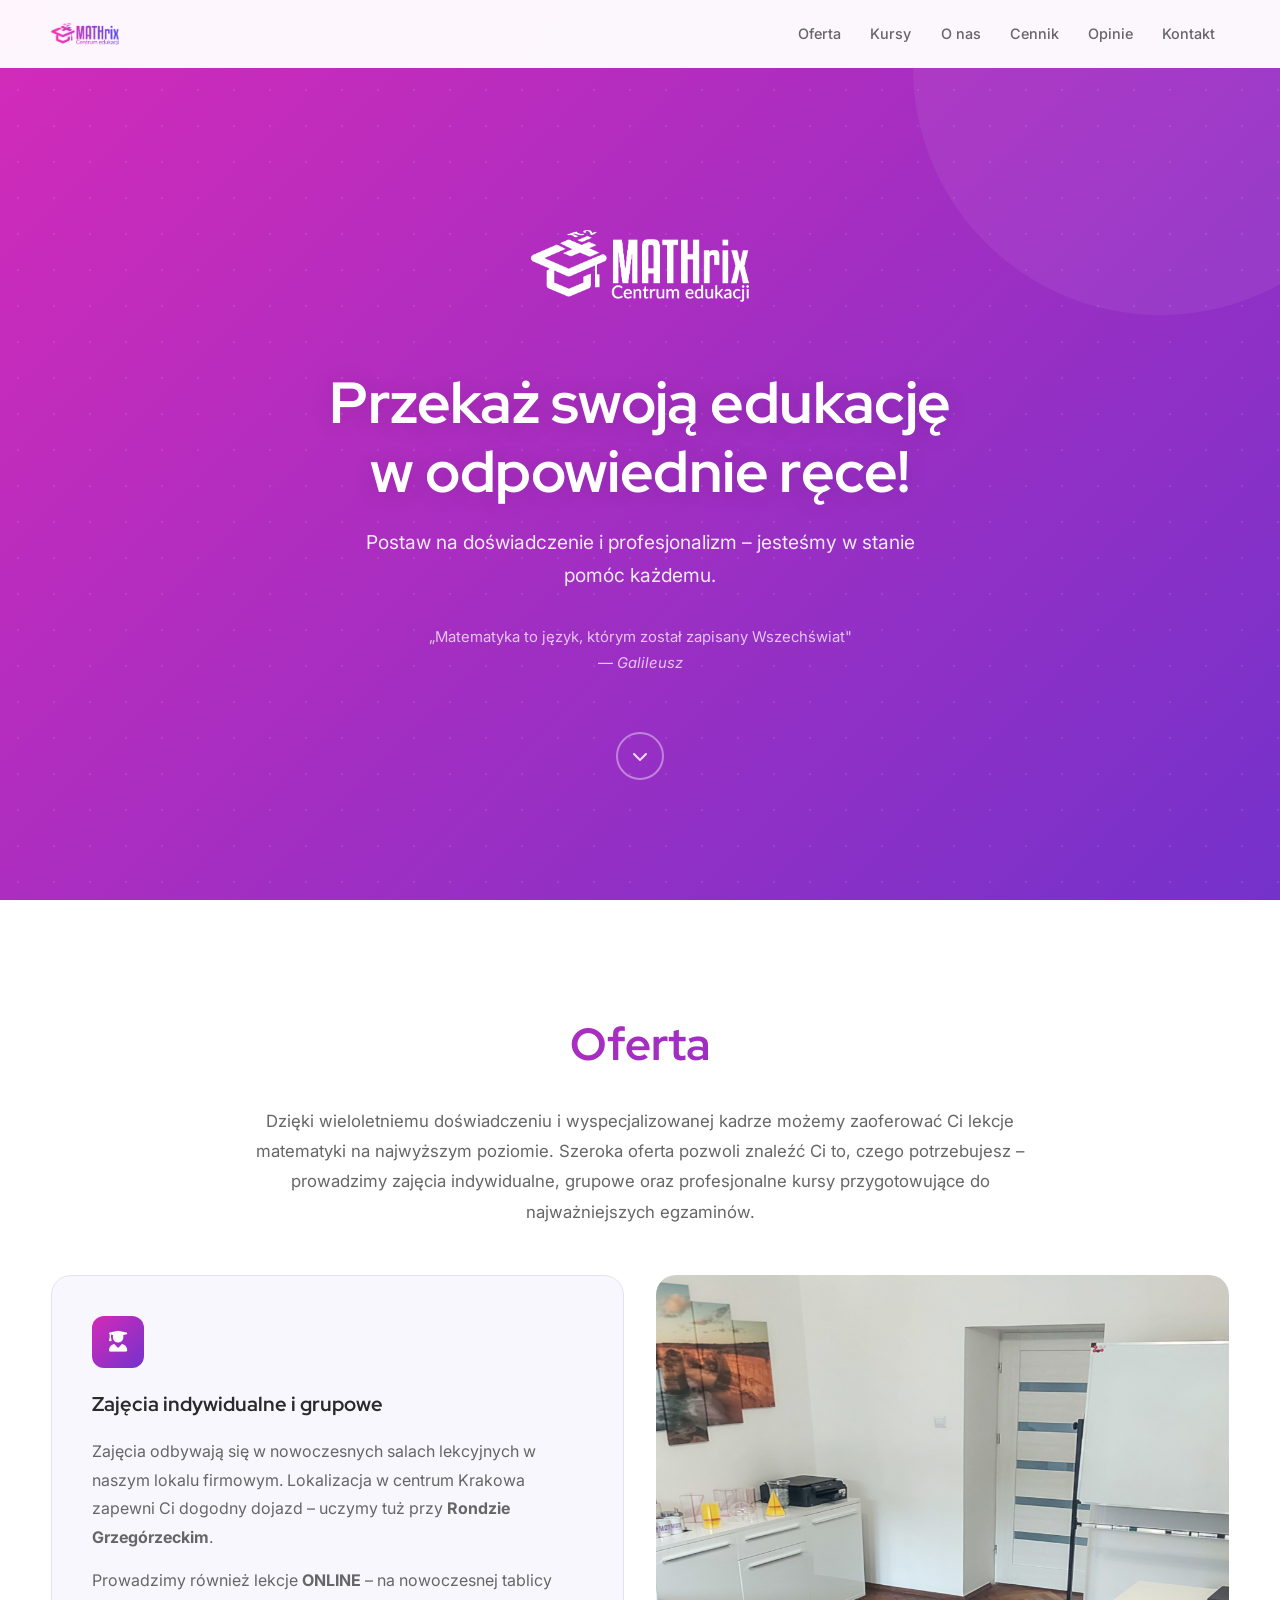
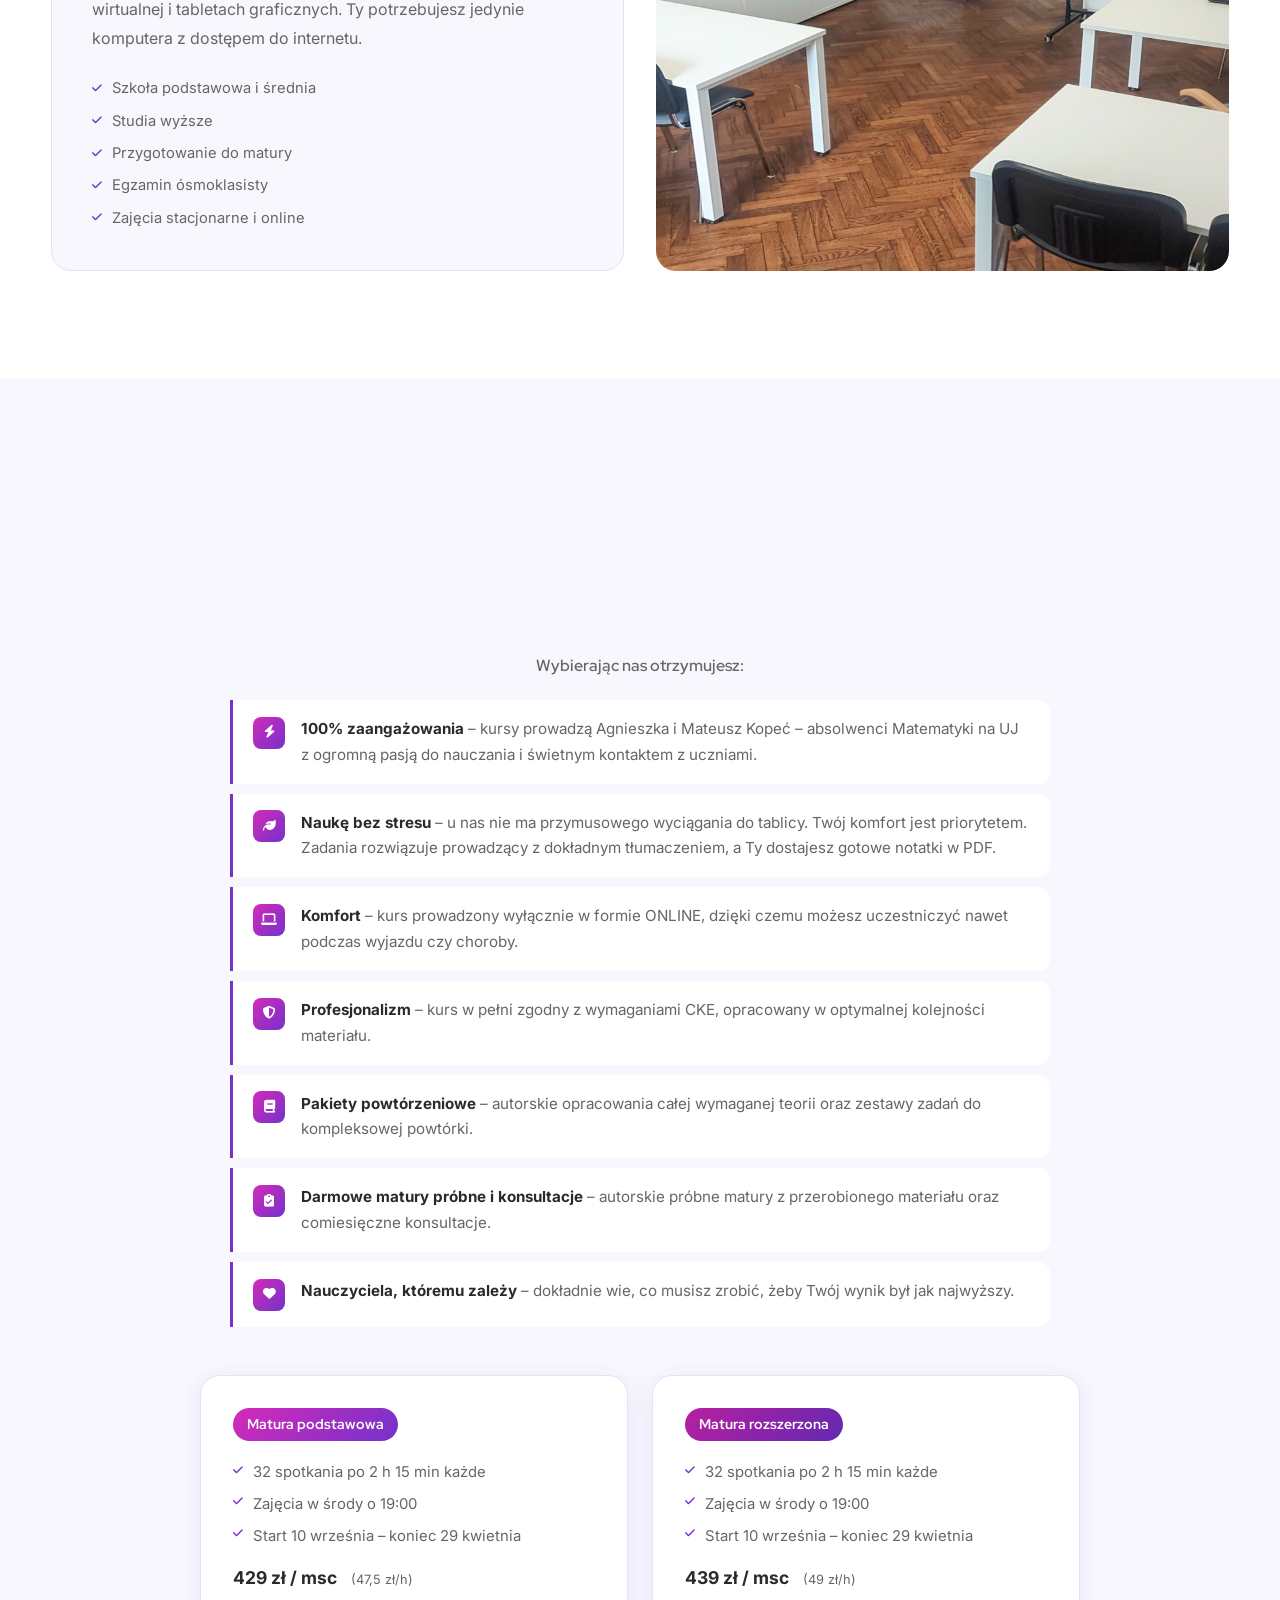
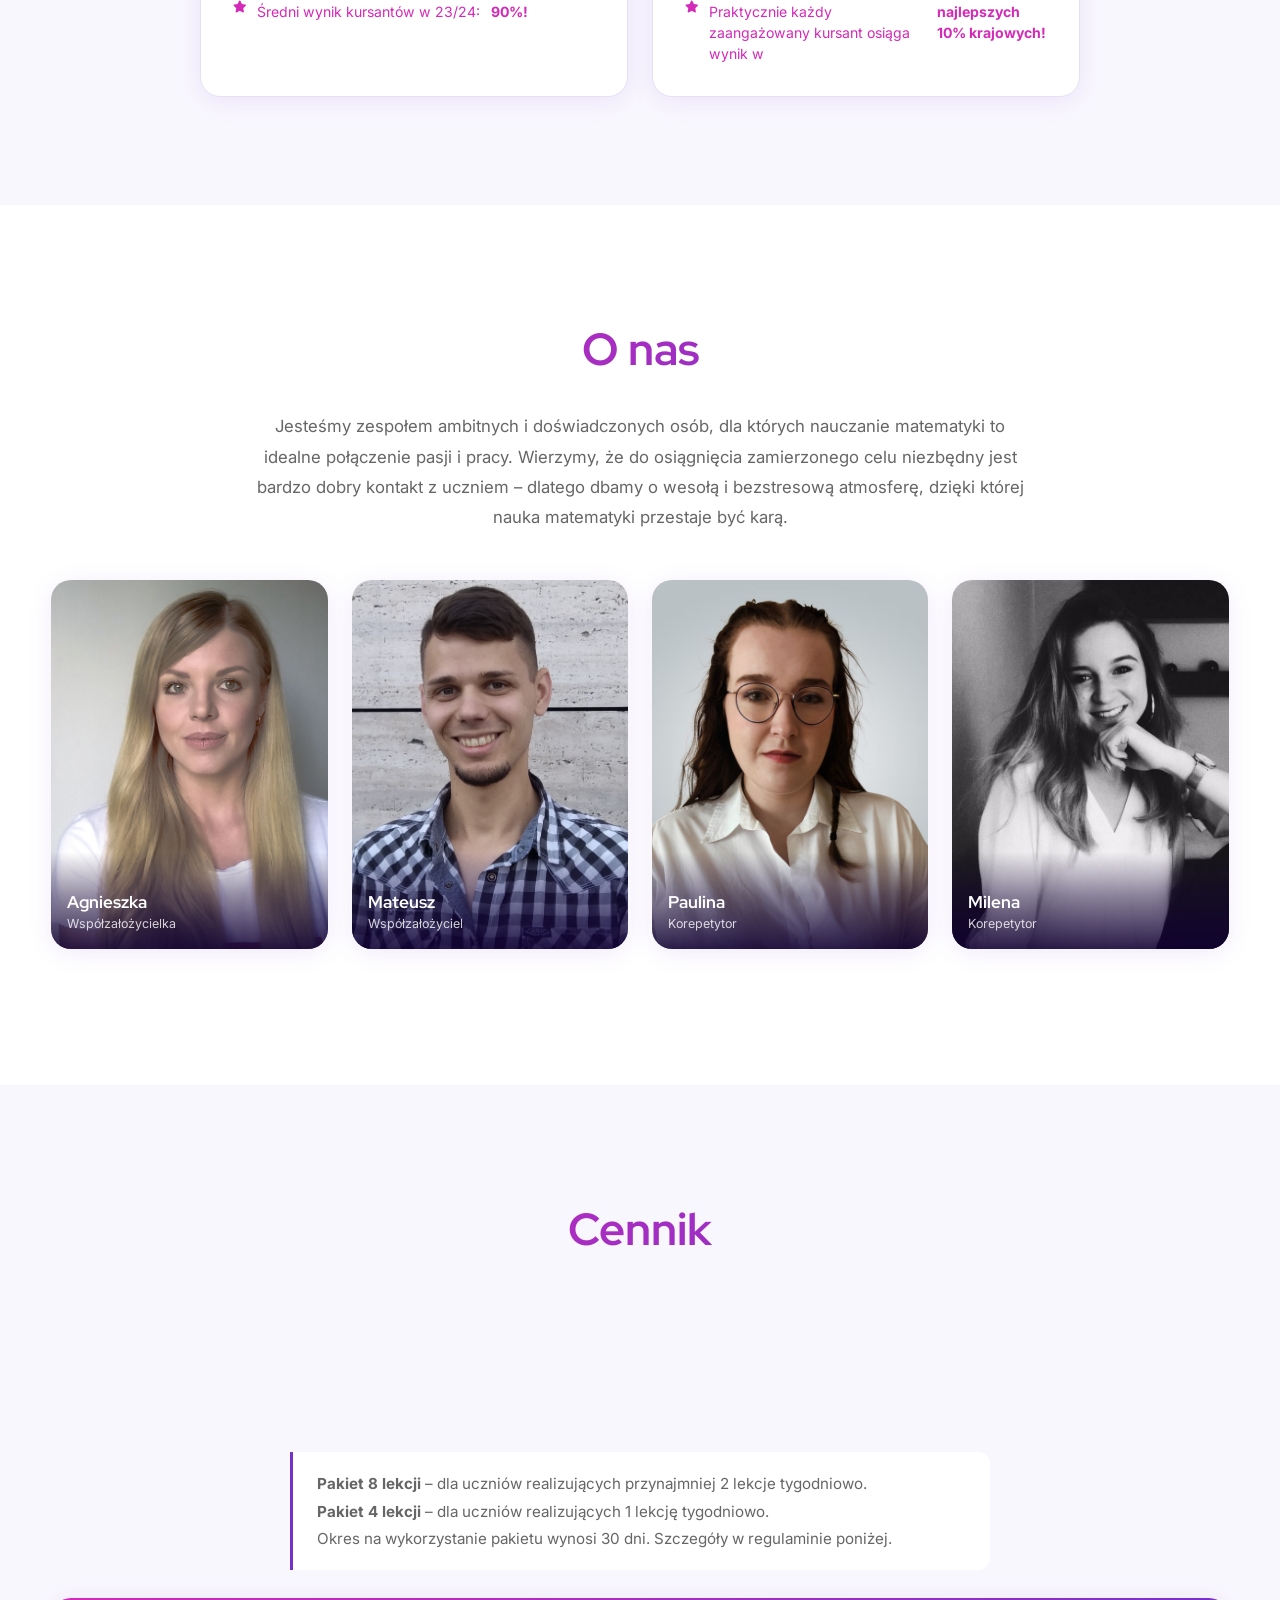
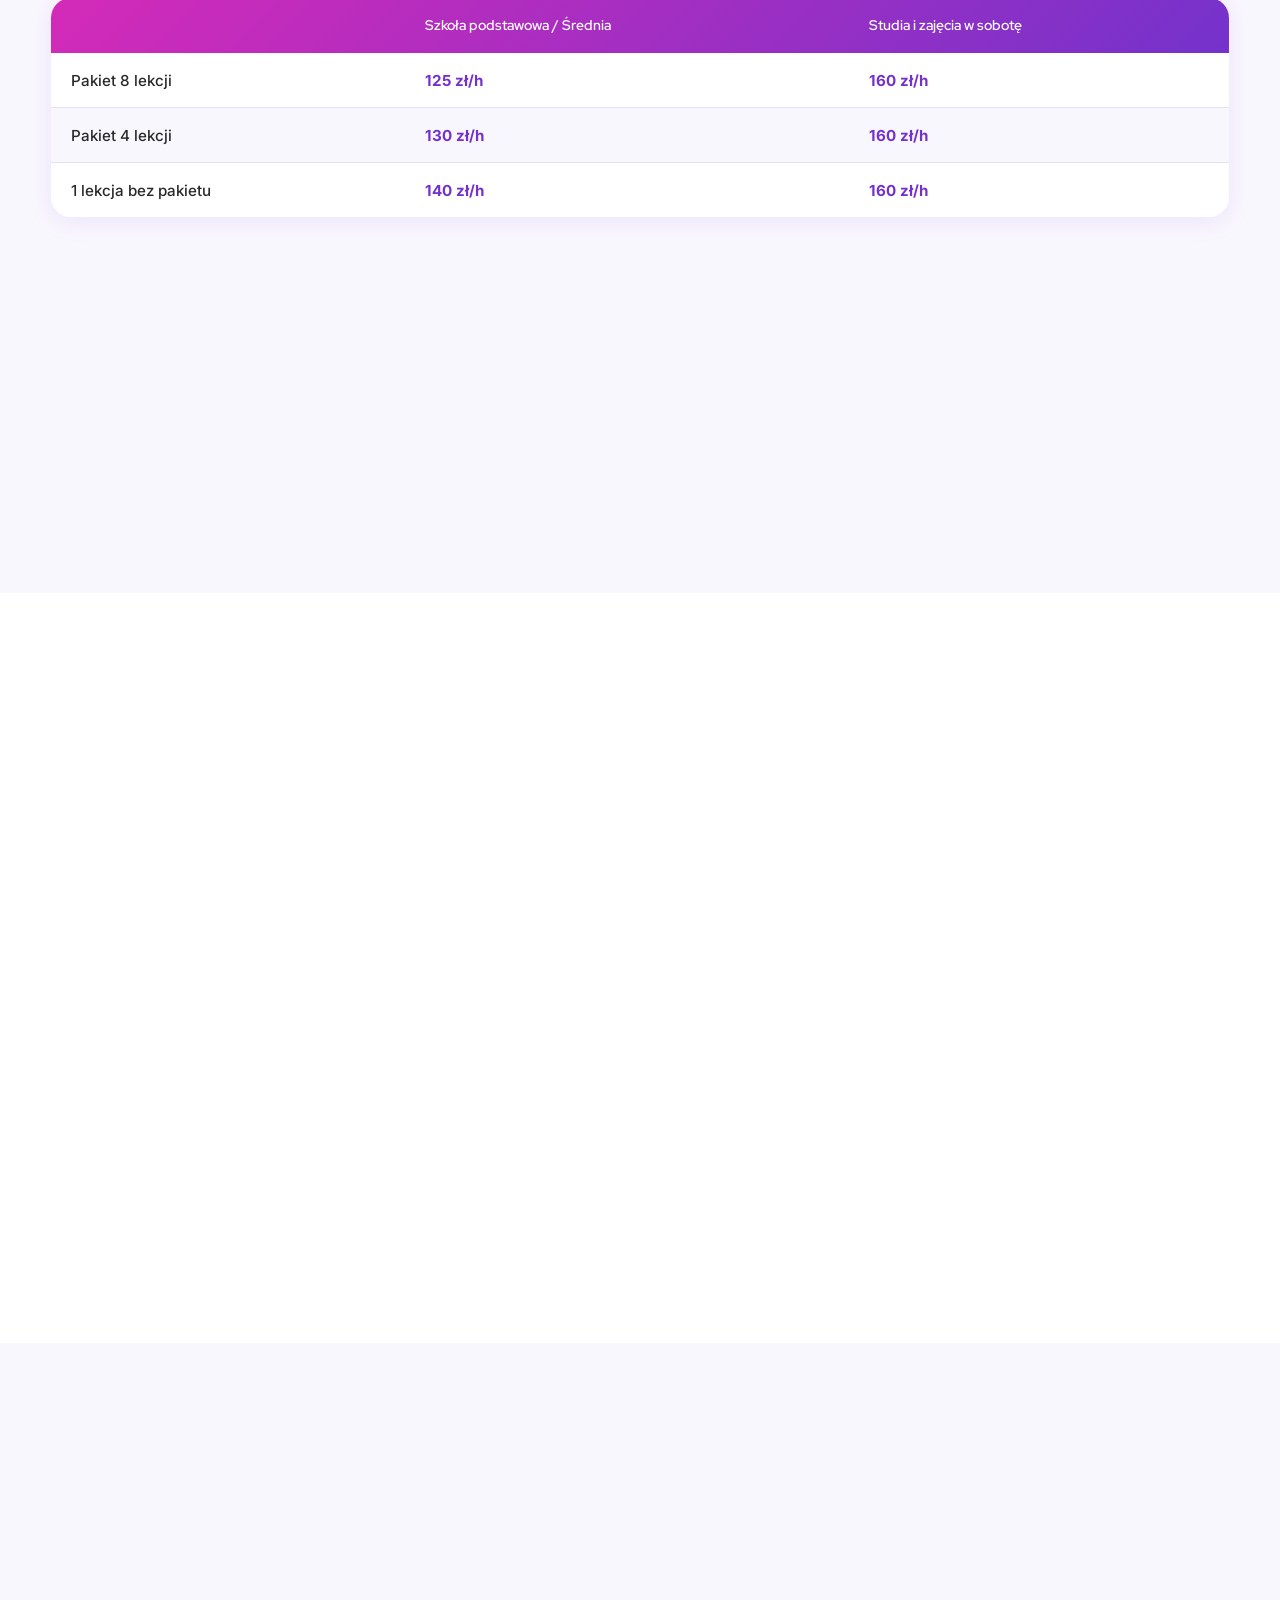
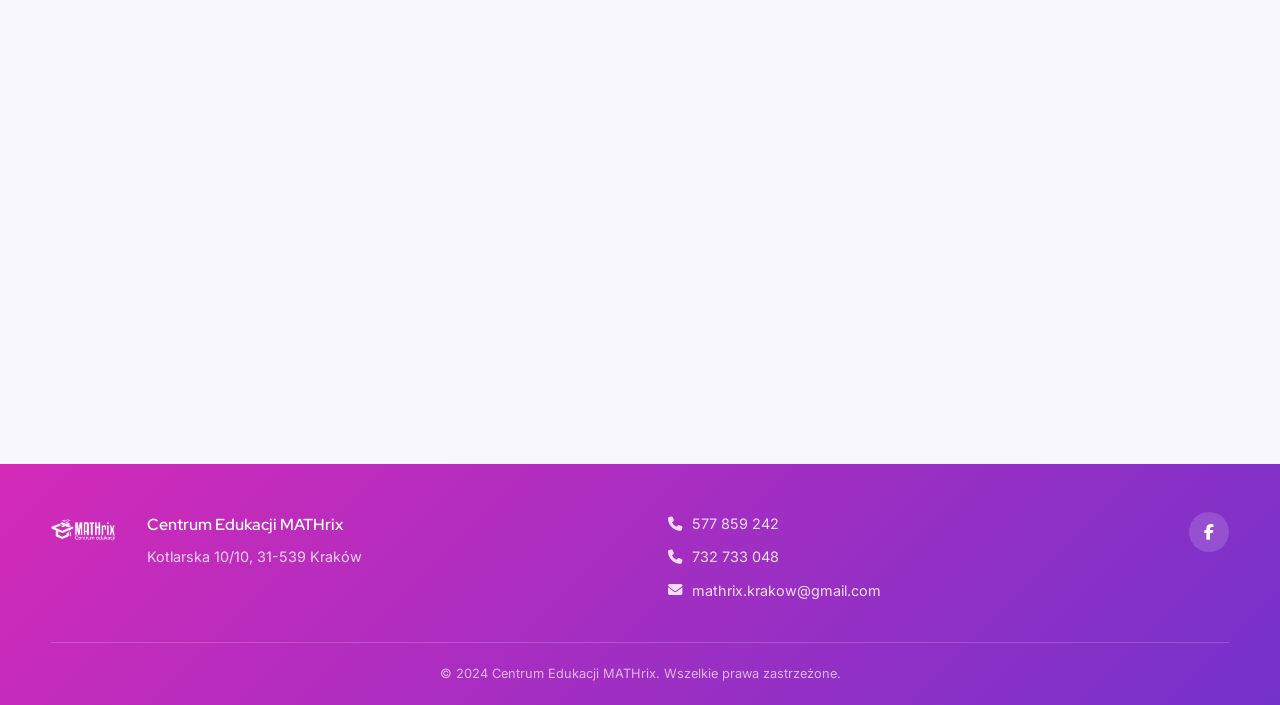
==== index.html @ 9c50d8a4 "Initial commit – przebudowa strony MATHrix Kompletna przebudowa od zera: semantyczny HTML5, CSS z cu" ====
<!DOCTYPE html>
<html lang="pl">
<head>
  <meta charset="UTF-8">
  <meta name="viewport" content="width=device-width, initial-scale=1.0">
  <title>MATHrix – Centrum Edukacji Matematycznej w Krakowie</title>
  <meta name="description" content="Centrum Edukacji MATHrix w Krakowie – korepetycje z matematyki indywidualne i grupowe, kursy maturalne. Doświadczona kadra, świetna atmosfera, indywidualne podejście.">
  <link rel="icon" type="image/png" href="assets/images/logo.png">

  <link rel="preconnect" href="https://fonts.googleapis.com">
  <link rel="preconnect" href="https://fonts.gstatic.com" crossorigin>
  <link href="https://fonts.googleapis.com/css2?family=Inter:wght@400;500;600&family=Red+Hat+Display:ital,wght@0,400;0,500;0,700;1,400&display=swap" rel="stylesheet">
  <link rel="stylesheet" href="https://cdnjs.cloudflare.com/ajax/libs/font-awesome/6.4.2/css/all.min.css">
  <link rel="stylesheet" href="assets/css/style.css">

  <!-- Google Analytics -->
  <script async src="https://www.googletagmanager.com/gtag/js?id=G-Z6208XL6E9"></script>
  <script>
    window.dataLayer = window.dataLayer || [];
    function gtag(){dataLayer.push(arguments);}
    gtag('js', new Date());
    gtag('config', 'G-Z6208XL6E9');
  </script>
</head>
<body>

  <!-- ═══ HEADER ═══════════════════════════════════════════════════════════ -->
  <header class="header" id="header">
    <div class="container header__inner">
      <a href="#hero" class="header__logo">
        <img src="assets/images/logo.png" alt="MATHrix" height="38">
      </a>
      <nav class="nav" id="nav" aria-label="Menu główne">
        <ul class="nav__list">
          <li><a href="#oferta"  class="nav__link">Oferta</a></li>
          <li><a href="#kursy"   class="nav__link">Kursy</a></li>
          <li><a href="#zespol"  class="nav__link">O nas</a></li>
          <li><a href="#cennik"  class="nav__link">Cennik</a></li>
          <li><a href="#opinie"  class="nav__link">Opinie</a></li>
          <li><a href="#kontakt" class="nav__link">Kontakt</a></li>
        </ul>
      </nav>
      <button class="nav-toggle" id="navToggle"
              aria-label="Otwórz menu" aria-expanded="false" aria-controls="nav">
        <span></span><span></span><span></span>
      </button>
    </div>
  </header>

  <main>

    <!-- ═══ HERO ══════════════════════════════════════════════════════════ -->
    <section class="hero" id="hero">
      <div class="container hero__inner">
        <img src="assets/images/logo-white.png" alt="MATHrix" class="hero__logo">
        <h1 class="hero__title">Przekaż swoją edukację<br>w odpowiednie ręce!</h1>
        <p class="hero__subtitle">Postaw na doświadczenie i profesjonalizm – jesteśmy w stanie pomóc każdemu.</p>
        <p class="hero__quote">„Matematyka to język, którym został zapisany Wszechświat"<br><em>— Galileusz</em></p>
        <a href="#oferta" class="hero__arrow" aria-label="Przejdź do oferty">
          <i class="fa-solid fa-chevron-down" aria-hidden="true"></i>
        </a>
      </div>
    </section>

    <!-- ═══ OFERTA ════════════════════════════════════════════════════════ -->
    <section class="section oferta" id="oferta">
      <div class="container">
        <h2 class="section__title reveal">Oferta</h2>
        <p class="section__lead reveal">
          Dzięki wieloletniemu doświadczeniu i wyspecjalizowanej kadrze możemy zaoferować Ci lekcje
          matematyki na najwyższym poziomie. Szeroka oferta pozwoli znaleźć Ci to, czego potrzebujesz
          – prowadzimy zajęcia indywidualne, grupowe oraz profesjonalne kursy przygotowujące do
          najważniejszych egzaminów.
        </p>
        <div class="oferta__grid reveal">
          <div class="oferta__card">
            <div class="oferta__icon" aria-hidden="true">
              <i class="fa-solid fa-user-graduate"></i>
            </div>
            <h3 class="oferta__card-title">Zajęcia indywidualne i grupowe</h3>
            <p class="oferta__card-text">
              Zajęcia odbywają się w nowoczesnych salach lekcyjnych w naszym lokalu firmowym.
              Lokalizacja w centrum Krakowa zapewni Ci dogodny dojazd – uczymy tuż przy
              <strong>Rondzie Grzegórzeckim</strong>.
            </p>
            <p class="oferta__card-text">
              Prowadzimy również lekcje <strong>ONLINE</strong> – na nowoczesnej tablicy wirtualnej
              i tabletach graficznych. Ty potrzebujesz jedynie komputera z dostępem do internetu.
            </p>
            <ul class="oferta__features">
              <li><i class="fa-solid fa-check" aria-hidden="true"></i> Szkoła podstawowa i średnia</li>
              <li><i class="fa-solid fa-check" aria-hidden="true"></i> Studia wyższe</li>
              <li><i class="fa-solid fa-check" aria-hidden="true"></i> Przygotowanie do matury</li>
              <li><i class="fa-solid fa-check" aria-hidden="true"></i> Egzamin ósmoklasisty</li>
              <li><i class="fa-solid fa-check" aria-hidden="true"></i> Zajęcia stacjonarne i online</li>
            </ul>
          </div>
          <div class="oferta__photo" role="img" aria-label="Nasze sale lekcyjne"></div>
        </div>
      </div>
    </section>

    <!-- ═══ KURSY ═════════════════════════════════════════════════════════ -->
    <section class="section kursy" id="kursy">
      <div class="container">
        <h2 class="section__title reveal">Kursy Maturalne</h2>
        <p class="kursy__lead reveal">
          Skuteczny kurs maturalny, który będzie przyjemnością, a nie drogą przez mękę? Z nami to możliwe!
        </p>

        <div class="kursy__benefits reveal">
          <p class="kursy__benefits-title">Wybierając nas otrzymujesz:</p>
          <ul class="kursy__list">
            <li>
              <span class="kursy__bullet" aria-hidden="true"><i class="fa-solid fa-bolt"></i></span>
              <div><strong>100% zaangażowania</strong> – kursy prowadzą Agnieszka i Mateusz Kopeć – absolwenci Matematyki na UJ z ogromną pasją do nauczania i świetnym kontaktem z uczniami.</div>
            </li>
            <li>
              <span class="kursy__bullet" aria-hidden="true"><i class="fa-solid fa-leaf"></i></span>
              <div><strong>Naukę bez stresu</strong> – u nas nie ma przymusowego wyciągania do tablicy. Twój komfort jest priorytetem. Zadania rozwiązuje prowadzący z dokładnym tłumaczeniem, a Ty dostajesz gotowe notatki w PDF.</div>
            </li>
            <li>
              <span class="kursy__bullet" aria-hidden="true"><i class="fa-solid fa-laptop"></i></span>
              <div><strong>Komfort</strong> – kurs prowadzony wyłącznie w formie ONLINE, dzięki czemu możesz uczestniczyć nawet podczas wyjazdu czy choroby.</div>
            </li>
            <li>
              <span class="kursy__bullet" aria-hidden="true"><i class="fa-solid fa-shield-halved"></i></span>
              <div><strong>Profesjonalizm</strong> – kurs w pełni zgodny z wymaganiami CKE, opracowany w optymalnej kolejności materiału.</div>
            </li>
            <li>
              <span class="kursy__bullet" aria-hidden="true"><i class="fa-solid fa-book"></i></span>
              <div><strong>Pakiety powtórzeniowe</strong> – autorskie opracowania całej wymaganej teorii oraz zestawy zadań do kompleksowej powtórki.</div>
            </li>
            <li>
              <span class="kursy__bullet" aria-hidden="true"><i class="fa-solid fa-clipboard-check"></i></span>
              <div><strong>Darmowe matury próbne i konsultacje</strong> – autorskie próbne matury z przerobionego materiału oraz comiesięczne konsultacje.</div>
            </li>
            <li>
              <span class="kursy__bullet" aria-hidden="true"><i class="fa-solid fa-heart"></i></span>
              <div><strong>Nauczyciela, któremu zależy</strong> – dokładnie wie, co musisz zrobić, żeby Twój wynik był jak najwyższy.</div>
            </li>
          </ul>
        </div>

        <div class="kursy__courses">
          <div class="kursy__course reveal">
            <div class="kursy__course-badge">Matura podstawowa</div>
            <ul class="kursy__course-list">
              <li><i class="fa-solid fa-check" aria-hidden="true"></i> 32 spotkania po 2 h 15 min każde</li>
              <li><i class="fa-solid fa-check" aria-hidden="true"></i> Zajęcia w środy o 19:00</li>
              <li><i class="fa-solid fa-check" aria-hidden="true"></i> Start 10 września – koniec 29 kwietnia</li>
              <li class="is-price"><strong>429 zł / msc</strong> <span>(47,5 zł/h)</span></li>
              <li class="is-highlight"><i class="fa-solid fa-star" aria-hidden="true"></i> Średni wynik kursantów w 23/24: <strong>90%!</strong></li>
            </ul>
          </div>
          <div class="kursy__course reveal">
            <div class="kursy__course-badge kursy__course-badge--ext">Matura rozszerzona</div>
            <ul class="kursy__course-list">
              <li><i class="fa-solid fa-check" aria-hidden="true"></i> 32 spotkania po 2 h 15 min każde</li>
              <li><i class="fa-solid fa-check" aria-hidden="true"></i> Zajęcia w środy o 19:00</li>
              <li><i class="fa-solid fa-check" aria-hidden="true"></i> Start 10 września – koniec 29 kwietnia</li>
              <li class="is-price"><strong>439 zł / msc</strong> <span>(49 zł/h)</span></li>
              <li class="is-highlight"><i class="fa-solid fa-star" aria-hidden="true"></i> Praktycznie każdy zaangażowany kursant osiąga wynik w <strong>najlepszych 10% krajowych!</strong></li>
            </ul>
          </div>
        </div>
      </div>
    </section>

    <!-- ═══ ZESPÓŁ ════════════════════════════════════════════════════════ -->
    <section class="section zespol" id="zespol">
      <div class="container">
        <h2 class="section__title reveal">O nas</h2>
        <p class="section__lead reveal">
          Jesteśmy zespołem ambitnych i doświadczonych osób, dla których nauczanie matematyki to
          idealne połączenie pasji i pracy. Wierzymy, że do osiągnięcia zamierzonego celu niezbędny
          jest bardzo dobry kontakt z uczniem – dlatego dbamy o wesołą i bezstresową atmosferę,
          dzięki której nauka matematyki przestaje być karą.
        </p>

        <div class="team">
          <div class="team__grid reveal">

            <button class="team__card" data-member="0" aria-expanded="false">
              <div class="team__photo-wrap">
                <img src="assets/images/agnieszka.jpg" alt="Agnieszka" class="team__img" loading="lazy">
                <div class="team__name-bar">
                  <p class="team__name">Agnieszka</p>
                  <p class="team__role">Współzałożycielka</p>
                </div>
              </div>
            </button>

            <button class="team__card" data-member="1" aria-expanded="false">
              <div class="team__photo-wrap">
                <img src="assets/images/mateusz.jpg" alt="Mateusz" class="team__img" loading="lazy">
                <div class="team__name-bar">
                  <p class="team__name">Mateusz</p>
                  <p class="team__role">Współzałożyciel</p>
                </div>
              </div>
            </button>

            <button class="team__card" data-member="2" aria-expanded="false">
              <div class="team__photo-wrap">
                <img src="assets/images/paulina.jpg" alt="Paulina" class="team__img" loading="lazy">
                <div class="team__name-bar">
                  <p class="team__name">Paulina</p>
                  <p class="team__role">Korepetytor</p>
                </div>
              </div>
            </button>

            <button class="team__card" data-member="3" aria-expanded="false">
              <div class="team__photo-wrap">
                <img src="assets/images/milena.jpg" alt="Milena" class="team__img" loading="lazy">
                <div class="team__name-bar">
                  <p class="team__name">Milena</p>
                  <p class="team__role">Korepetytor</p>
                </div>
              </div>
            </button>

          </div><!-- /team__grid -->

          <div class="team__bios">

            <div class="team__bio" id="bio-0" hidden>
              <div class="team__bio-inner">
                <img src="assets/images/agnieszka.jpg" alt="Agnieszka" class="team__bio-photo" loading="lazy">
                <div class="team__bio-content">
                  <h3 class="team__bio-name">Agnieszka</h3>
                  <p class="team__bio-text">Absolwentka Matematyki Finansowej na Uniwersytecie Jagiellońskim. Założycielka Centrum Edukacji MATHrix. Swoją przygodę z nauczaniem rozpoczęła ponad 8 lat temu. Uwielbiana przez swoich uczniów za atmosferę panującą na jej lekcjach i metody nauczania, które trafiają nawet do najbardziej zagorzałych przeciwników matematyki. Specjalistka w przygotowywaniu do matury rozszerzonej i pomocy studentom. Czas wolny uwielbia spędzać grając w siatkówkę oraz poznając nowe zakątki Krakowa.</p>
                </div>
                <button class="team__bio-close" aria-label="Zamknij">
                  <i class="fa-solid fa-xmark" aria-hidden="true"></i>
                </button>
              </div>
            </div>

            <div class="team__bio" id="bio-1" hidden>
              <div class="team__bio-inner">
                <img src="assets/images/mateusz.jpg" alt="Mateusz" class="team__bio-photo" loading="lazy">
                <div class="team__bio-content">
                  <h3 class="team__bio-name">Mateusz</h3>
                  <p class="team__bio-text">Absolwent Matematyki Finansowej na Uniwersytecie Jagiellońskim i współwłaściciel Centrum Edukacji MATHrix. Korepetycji udziela od 8 lat – przez ten czas pomógł wielu uczniom na wszystkich poziomach edukacji. W nauczaniu najbardziej lubi możliwość przekazywania swojego nietuzinkowego podejścia do problemów matematycznych oraz „zarażania" pasją do matematyki. Specjalizuje się w prowadzeniu zajęć przygotowujących do matury i matematyce wyższej. Jego największymi pasjami są lotnictwo i modelarstwo redukcyjne.</p>
                </div>
                <button class="team__bio-close" aria-label="Zamknij">
                  <i class="fa-solid fa-xmark" aria-hidden="true"></i>
                </button>
              </div>
            </div>

            <div class="team__bio" id="bio-2" hidden>
              <div class="team__bio-inner">
                <img src="assets/images/paulina.jpg" alt="Paulina" class="team__bio-photo" loading="lazy">
                <div class="team__bio-content">
                  <h3 class="team__bio-name">Paulina</h3>
                  <p class="team__bio-text">Studentka Architektury w języku angielskim na Politechnice Krakowskiej. Matematyki uczy już 3 lata – ma niesamowite podejście do młodszych uczniów, dlatego w CE MATHrix zajmuje się prowadzeniem zajęć dla szkoły podstawowej. Jest kreatywna i ma pozytywne nastawienie do życia, za co dzieciaki ją uwielbiają. W wolnym czasie spełnia się w swojej pasji, jaką jest taniec towarzyski.</p>
                </div>
                <button class="team__bio-close" aria-label="Zamknij">
                  <i class="fa-solid fa-xmark" aria-hidden="true"></i>
                </button>
              </div>
            </div>

            <div class="team__bio" id="bio-3" hidden>
              <div class="team__bio-inner">
                <img src="assets/images/milena.jpg" alt="Milena" class="team__bio-photo" loading="lazy">
                <div class="team__bio-content">
                  <h3 class="team__bio-name">Milena</h3>
                  <p class="team__bio-text">Studentka fizyki studiów drugiego stopnia na Uniwersytecie Jagiellońskim. Korepetycji z matematyki i fizyki udziela od początku liceum. To, co pierwotnie było pomocą koleżeńską, przerodziło się w jej drugą – obok fizyki – pasję. Dzięki kreatywności i zdobytej wiedzy z łatwością może przedstawić trudne tematy w prosty i przyjazny sposób. W wolnym czasie zajmuje się grafiką komputerową i poszerzaniem wiedzy z zakresu sztucznej inteligencji.</p>
                </div>
                <button class="team__bio-close" aria-label="Zamknij">
                  <i class="fa-solid fa-xmark" aria-hidden="true"></i>
                </button>
              </div>
            </div>

          </div><!-- /team__bios -->
        </div><!-- /team -->
      </div>
    </section>

    <!-- ═══ CENNIK ════════════════════════════════════════════════════════ -->
    <section class="section cennik" id="cennik">
      <div class="container">
        <h2 class="section__title reveal">Cennik</h2>
        <p class="section__lead reveal">Kwoty podane w tabelach są cenami brutto za jedną 60-minutową lekcję.</p>

        <div class="tabs reveal" role="tablist" aria-label="Rodzaj zajęć">
          <button class="tab active" role="tab" id="tab-btn-1"
                  aria-selected="true" aria-controls="tab-panel-1" data-tab="1">
            <i class="fa-solid fa-user" aria-hidden="true"></i> Korepetycje indywidualne
          </button>
          <button class="tab" role="tab" id="tab-btn-2"
                  aria-selected="false" aria-controls="tab-panel-2" data-tab="2">
            <i class="fa-solid fa-users" aria-hidden="true"></i> Korepetycje w grupie
          </button>
          <button class="tab" role="tab" id="tab-btn-3"
                  aria-selected="false" aria-controls="tab-panel-3" data-tab="3">
            <i class="fa-solid fa-graduation-cap" aria-hidden="true"></i> Kursy
          </button>
        </div>

        <!-- Panel 1 – indywidualne -->
        <div class="tab-panel active" id="tab-panel-1" role="tabpanel" aria-labelledby="tab-btn-1">
          <p class="tab-note">
            <strong>Pakiet 8 lekcji</strong> – dla uczniów realizujących przynajmniej 2 lekcje tygodniowo.<br>
            <strong>Pakiet 4 lekcji</strong> – dla uczniów realizujących 1 lekcję tygodniowo.<br>
            Okres na wykorzystanie pakietu wynosi 30 dni. Szczegóły w regulaminie poniżej.
          </p>
          <div class="price-table-wrap">
            <table class="price-table">
              <thead>
                <tr>
                  <th scope="col"></th>
                  <th scope="col">Szkoła podstawowa / Średnia</th>
                  <th scope="col">Studia i zajęcia w sobotę</th>
                </tr>
              </thead>
              <tbody>
                <tr>
                  <td class="price-table__label">Pakiet 8 lekcji</td>
                  <td class="price-table__val">125 zł/h</td>
                  <td class="price-table__val">160 zł/h</td>
                </tr>
                <tr>
                  <td class="price-table__label">Pakiet 4 lekcji</td>
                  <td class="price-table__val">130 zł/h</td>
                  <td class="price-table__val">160 zł/h</td>
                </tr>
                <tr>
                  <td class="price-table__label">1 lekcja bez pakietu</td>
                  <td class="price-table__val">140 zł/h</td>
                  <td class="price-table__val">160 zł/h</td>
                </tr>
              </tbody>
            </table>
          </div>
        </div>

        <!-- Panel 2 – grupowe -->
        <div class="tab-panel" id="tab-panel-2" role="tabpanel" aria-labelledby="tab-btn-2" hidden>
          <p class="tab-note">
            Zajęcia grupowe przeznaczone są dla grupy uczniów przerabiających ten sam materiał.
            Spotkania odbywają się w naszym lokalu lub online. Grupa może liczyć od 2 do 8 uczniów.
          </p>
          <div class="price-table-wrap">
            <table class="price-table">
              <thead>
                <tr>
                  <th scope="col"></th>
                  <th scope="col">Szkoła podstawowa / Średnia</th>
                  <th scope="col">Studia</th>
                </tr>
              </thead>
              <tbody>
                <tr>
                  <td class="price-table__label">Grupa 2-osobowa</td>
                  <td class="price-table__val">90 zł/os.</td>
                  <td class="price-table__val">100 zł/os.</td>
                </tr>
                <tr>
                  <td class="price-table__label">Grupa 3-osobowa</td>
                  <td class="price-table__val">80 zł/os.</td>
                  <td class="price-table__val">90 zł/os.</td>
                </tr>
              </tbody>
            </table>
          </div>
        </div>

        <!-- Panel 3 – kursy -->
        <div class="tab-panel" id="tab-panel-3" role="tabpanel" aria-labelledby="tab-btn-3" hidden>
          <p class="tab-note">
            Nasze kursy to zajęcia w grupach od 4 do 8 osób, przygotowujące do matury. Opracowane
            w oparciu o wieloletnie doświadczenie, w pełni zgodne z aktualnymi wymaganiami CKE.
          </p>
          <div class="price-table-wrap">
            <table class="price-table">
              <thead>
                <tr>
                  <th scope="col">Kurs</th>
                  <th scope="col">Cena miesięczna</th>
                </tr>
              </thead>
              <tbody>
                <tr>
                  <td class="price-table__label">Matura podstawowa</td>
                  <td class="price-table__val">429 zł/msc</td>
                </tr>
                <tr>
                  <td class="price-table__label">Matura rozszerzona</td>
                  <td class="price-table__val">439 zł/msc</td>
                </tr>
              </tbody>
            </table>
          </div>
        </div>

        <!-- Regulamin -->
        <div class="regulamin reveal">
          <h3 class="regulamin__title">Regulamin</h3>
          <p class="regulamin__desc">Zachęcamy do zapoznania się z regulaminem – znajdziesz w nim odpowiedzi na wiele pytań.</p>
          <div class="regulamin__links">
            <a href="assets/docs/regulamin-indywidualne.pdf" target="_blank" rel="noopener" class="regulamin__btn">
              <i class="fa-solid fa-file-pdf" aria-hidden="true"></i> Korepetycje indywidualne
            </a>
            <a href="assets/docs/regulamin-grupowe.pdf" target="_blank" rel="noopener" class="regulamin__btn">
              <i class="fa-solid fa-file-pdf" aria-hidden="true"></i> Korepetycje w grupie
            </a>
            <a href="assets/docs/regulamin-kursy.pdf" target="_blank" rel="noopener" class="regulamin__btn">
              <i class="fa-solid fa-file-pdf" aria-hidden="true"></i> Kursy
            </a>
          </div>
          <p class="regulamin__contact">W przypadku dodatkowych pytań zapraszamy do kontaktu.</p>
        </div>

      </div>
    </section>

    <!-- ═══ OPINIE ════════════════════════════════════════════════════════ -->
    <section class="section opinie" id="opinie">
      <div class="container">
        <h2 class="section__title reveal">Opinie</h2>

        <div class="slider reveal" id="slider">
          <div class="slider__track" id="sliderTrack">

            <div class="slider__slide">
              <blockquote class="testimonial">
                <p class="testimonial__text">Jestem bardzo zadowolona z lekcji indywidualnych jak i kursu przygotowującego do matury z matematyki na poziomie podstawowym i rozszerzonym prowadzonym przez Panią Agnieszkę. Naprawdę fachowe przygotowanie do egzaminu w przemiłej atmosferze! Zawsze 200% zaangażowania, indywidualne podejście do każdego. A co najważniejsze Pani Agnieszka zawsze dawała jak najwięcej od siebie, co sprawiało, że przychodziłam na zajęcia z uśmiechem na twarzy. Dzięki profesjonalnemu przygotowaniu matura z matematyki była tylko przyjemnością!</p>
                <footer><cite class="testimonial__author">Magda</cite></footer>
              </blockquote>
            </div>

            <div class="slider__slide">
              <blockquote class="testimonial">
                <p class="testimonial__text">Polecam z całego serca! Na lekcje zaczęłam uczęszczać dopiero kilka miesięcy przed maturą. Byłam wtedy wręcz zrozpaczona moją wiedzą, a raczej jej brakiem. Dzięki pani Agnieszcze nie tylko zrozumiałam najtrudniejszy szkolny przedmiot w moim życiu, ale również uwierzyłam w to, że mogę zdać maturę z matematyki z całkiem niezłym wynikiem. Lekcje z panią Agnieszką to czysta przyjemność – zawsze w optymistycznej i przyjaznej atmosferze. Indywidualne podejście, pełno materiałów dodatkowych, dokładne tłumaczenie każdego tematu. Pani Agnieszka zawsze wkładała całe swoje serce w naukę podopiecznych ❤</p>
                <footer><cite class="testimonial__author">Julia W.</cite></footer>
              </blockquote>
            </div>

            <div class="slider__slide">
              <blockquote class="testimonial">
                <p class="testimonial__text">Serdecznie polecam współpracę z Panem Mateuszem. Bardzo bogaty zasób wiedzy, szeroka znajomość tematów. Zagadnienia, które dla mnie jako programisty z zakresu symulacji były abstrakcyjne, nie stanowiły żadnego wyzwania! 🙂</p>
                <footer><cite class="testimonial__author">Łukasz</cite></footer>
              </blockquote>
            </div>

            <div class="slider__slide">
              <blockquote class="testimonial">
                <p class="testimonial__text">Z ręką na sercu mogę polecić w pełni zaangażowaną oraz bardzo sympatyczną Panią Agnieszkę! Poza faktem, że nigdy nie miałam lepszej nauczycielki matematyki, okazało się również, że tego przedmiotu można się uczyć w przemiłej atmosferze. Współpraca i organizacja są na 6+, a zaangażowanie i atmosfera przebija skalę ocen 😊 Dzięki Pani Agnieszce wynik z matury rozszerzonej z matematyki wybił daleko poza skalę oczekiwań! Z całego serca polecam! ❤️</p>
                <footer><cite class="testimonial__author">Paulina</cite></footer>
              </blockquote>
            </div>

            <div class="slider__slide">
              <blockquote class="testimonial">
                <p class="testimonial__text">Przerobiłem wielu korepetytorów, ale tylko jeden sprawił, że zrozumiałem podstawy matematyki do matury – był to Pan Mateusz z MATHrixa. Mój wstręt do tej nauki został okiełznany, a nawet śmiem twierdzić, że pod koniec nauki rozwiązywanie zadań zaczęło mi sprawiać przyjemność. Satysfakcja z dobrze zrobionych zadań jest bezcenna.</p>
                <footer><cite class="testimonial__author">Szymon</cite></footer>
              </blockquote>
            </div>

            <div class="slider__slide">
              <blockquote class="testimonial">
                <p class="testimonial__text">Świetne warunki, możliwość lekcji zdalnych, nauczyciele z pasją i poświęceniem, autorskie próbne matury i egzaminy ósmoklasisty, miła atmosfera – jak najbardziej polecam wszystkim.</p>
                <footer><cite class="testimonial__author">Blanka</cite></footer>
              </blockquote>
            </div>

            <div class="slider__slide">
              <blockquote class="testimonial">
                <p class="testimonial__text">Na lekcjach atmosfera zawsze była świetna. Pani Agnieszka indywidualnie podchodzi do każdego ucznia, wszystko na spokojnie tłumaczy bez stresu. Brałam korepetycje od Pani Agnieszki przez ok. 4 lata, pomogła mi niesamowicie. W klasie maturalnej dostawałam dużo dodatkowych materiałów, które ratowały mnie za każdym razem. Dzięki jej pomocy zdałam maturę za pierwszym razem. Polecam w 100%!</p>
                <footer><cite class="testimonial__author">Patrycja</cite></footer>
              </blockquote>
            </div>

            <div class="slider__slide">
              <blockquote class="testimonial">
                <p class="testimonial__text">Z pełną świadomością polecam Centrum Edukacji MATHrix, a w szczególności Pana Mateusza. Pan Mateusz przygotowywał mojego syna do egzaminu ósmoklasisty. Syn uczęszczał na lekcje bardzo chętnie, został świetnie przygotowany. Zawsze mógł skorzystać z pomocy dodatkowej online. Pan Mateusz zawsze był chętny do pomocy. POLECAM TĘ SZKOŁĘ!</p>
                <footer><cite class="testimonial__author">Marcel</cite></footer>
              </blockquote>
            </div>

            <div class="slider__slide">
              <blockquote class="testimonial">
                <p class="testimonial__text">Osobiście chodziłam do MATHrixa na kurs przygotowujący do matury rozszerzonej oraz lekcje indywidualne – co uważam za bardzo dobre połączenie. Sam kurs był bardzo pomocny i obejmował wszystkie zagadnienia do egzaminu. Lekcje z panią Agnieszką to sama przyjemność – świetna atmosfera i indywidualne podejście. Nie dość, że naprawdę polubiłam matematykę, to zrobiłam duży progres, o którym wcześniej bym nie pomyślała. Jedyne, czego żałuję, to że nie znalazłam się tam wcześniej! ❤️🥰 Ogromnie polecam!</p>
                <footer><cite class="testimonial__author">Julia B.</cite></footer>
              </blockquote>
            </div>

            <div class="slider__slide">
              <blockquote class="testimonial">
                <p class="testimonial__text">Lekcje pomogły w opanowaniu całego materiału licealnego na poziomie rozszerzonym. Genialna atmosfera, młodzieżowe podejście oraz klarowny przekaz najtrudniejszych zagadnień. Po dwóch latach zajęć jestem zachwycony – nie był to zmarnowany czas ani przez sekundę. Bardzo polecam!</p>
                <footer><cite class="testimonial__author">Artur</cite></footer>
              </blockquote>
            </div>

          </div><!-- /slider__track -->

          <div class="slider__controls">
            <button class="slider__btn" id="sliderPrev" aria-label="Poprzednia opinia">
              <i class="fa-solid fa-chevron-left" aria-hidden="true"></i>
            </button>
            <div class="slider__dots" id="sliderDots" aria-label="Nawigacja opinii"></div>
            <button class="slider__btn" id="sliderNext" aria-label="Następna opinia">
              <i class="fa-solid fa-chevron-right" aria-hidden="true"></i>
            </button>
          </div>
          <p class="slider__counter" aria-live="polite" id="sliderCounter">1 / 10</p>
        </div><!-- /slider -->

      </div>
    </section>

    <!-- ═══ KONTAKT ═══════════════════════════════════════════════════════ -->
    <section class="section kontakt" id="kontakt">
      <div class="container">
        <h2 class="section__title reveal">Kontakt</h2>
        <div class="kontakt__layout">

          <div class="kontakt__info reveal">
            <h3 class="kontakt__name">Centrum Edukacji MATHrix</h3>
            <ul class="kontakt__list">
              <li>
                <i class="fa-solid fa-location-dot" aria-hidden="true"></i>
                <address>Kotlarska 10/10, 31-539 Kraków</address>
              </li>
              <li>
                <i class="fa-solid fa-phone" aria-hidden="true"></i>
                <a href="tel:+48577859242">577 859 242</a>
              </li>
              <li>
                <i class="fa-solid fa-phone" aria-hidden="true"></i>
                <a href="tel:+48732733048">732 733 048</a>
              </li>
              <li>
                <i class="fa-solid fa-envelope" aria-hidden="true"></i>
                <a href="mailto:mathrix.krakow@gmail.com">mathrix.krakow@gmail.com</a>
              </li>
              <li>
                <i class="fa-brands fa-facebook" aria-hidden="true"></i>
                <a href="https://www.facebook.com/Centrum.Edukacji.MATHrix"
                   target="_blank" rel="noopener noreferrer">Centrum.Edukacji.MATHrix</a>
              </li>
            </ul>
            <p class="kontakt__cta">Zainteresowała Cię nasza oferta?<br>Zadzwoń do nas!</p>
          </div>

          <div class="kontakt__map reveal">
            <img src="assets/images/mapka.jpg"
                 alt="Mapa dojazdu do MATHrix, Kotlarska 10/10, Kraków"
                 class="kontakt__map-img" loading="lazy">
          </div>

        </div>
      </div>
    </section>

  </main>

  <!-- ═══ FOOTER ════════════════════════════════════════════════════════ -->
  <footer class="footer">
    <div class="container footer__inner">
      <div class="footer__logo">
        <img src="assets/images/logo-white.png" alt="MATHrix" height="36" loading="lazy">
      </div>
      <div class="footer__details">
        <p class="footer__company">Centrum Edukacji MATHrix</p>
        <address class="footer__address">Kotlarska 10/10, 31-539 Kraków</address>
      </div>
      <div class="footer__contact">
        <a href="tel:+48577859242" class="footer__link">
          <i class="fa-solid fa-phone" aria-hidden="true"></i> 577 859 242
        </a>
        <a href="tel:+48732733048" class="footer__link">
          <i class="fa-solid fa-phone" aria-hidden="true"></i> 732 733 048
        </a>
        <a href="mailto:mathrix.krakow@gmail.com" class="footer__link">
          <i class="fa-solid fa-envelope" aria-hidden="true"></i> mathrix.krakow@gmail.com
        </a>
      </div>
      <div class="footer__social">
        <a href="https://www.facebook.com/Centrum.Edukacji.MATHrix"
           target="_blank" rel="noopener noreferrer"
           class="footer__social-btn" aria-label="MATHrix na Facebooku">
          <i class="fa-brands fa-facebook-f" aria-hidden="true"></i>
        </a>
      </div>
    </div>
    <div class="footer__bottom">
      <div class="container">
        <p>© 2024 Centrum Edukacji MATHrix. Wszelkie prawa zastrzeżone.</p>
      </div>
    </div>
  </footer>

  <script src="assets/js/main.js"></script>
</body>
</html>
---- assets/css/style.css ----
/* ========================================================
   MATHrix – style.css
   Centrum Edukacji Matematycznej, Kraków
   ======================================================== */

/* ── 1. CUSTOM PROPERTIES ──────────────────────────────── */
:root {
  /* Brand */
  --pink:        #d42ab8;
  --purple:      #7432cb;
  --pink-dark:   #b81fa0;
  --purple-dark: #6129b2;

  /* Gradients */
  --grad:        linear-gradient(135deg, var(--pink), var(--purple));
  --grad-hover:  linear-gradient(135deg, var(--pink-dark), var(--purple-dark));

  /* Neutrals */
  --text:        #2a2a2a;
  --text-muted:  #666;
  --bg:          #ffffff;
  --bg-alt:      #f9f7fe;
  --border:      #e6e0f5;

  /* Typography */
  --font-head:   'Red Hat Display', sans-serif;
  --font-body:   'Inter', sans-serif;

  /* Layout */
  --header-h:    68px;
  --container:   1200px;

  /* Tokens */
  --radius:      12px;
  --radius-lg:   20px;
  --shadow:      0 4px 24px rgba(116, 50, 203, 0.10);
  --shadow-lg:   0 8px 48px rgba(116, 50, 203, 0.18);
  --ease:        0.22s ease;
}

/* ── 2. RESET & BASE ───────────────────────────────────── */
*, *::before, *::after {
  box-sizing: border-box;
  margin: 0;
  padding: 0;
}

html {
  scroll-behavior: smooth;
  scroll-padding-top: var(--header-h);
}

body {
  font-family: var(--font-body);
  font-size: 1rem;
  line-height: 1.65;
  color: var(--text);
  background: var(--bg);
  -webkit-font-smoothing: antialiased;
  overflow-x: hidden;
}

img  { display: block; max-width: 100%; height: auto; }
a    { color: inherit; text-decoration: none; }
ul   { list-style: none; }
address { font-style: normal; }

button {
  cursor: pointer;
  font-family: inherit;
  background: none;
  border: none;
  padding: 0;
}

:focus-visible {
  outline: 3px solid var(--purple);
  outline-offset: 3px;
  border-radius: 4px;
}

/* ── 3. LAYOUT UTILITIES ───────────────────────────────── */
.container {
  width: 92%;
  max-width: var(--container);
  margin-inline: auto;
}

.section {
  padding-block: clamp(64px, 9vw, 108px);
}

.section__title {
  font-family: var(--font-head);
  font-size: clamp(2rem, 4.5vw, 2.8rem);
  font-weight: 700;
  text-align: center;
  margin-bottom: 1.5rem;
  background: var(--grad);
  -webkit-background-clip: text;
  -webkit-text-fill-color: transparent;
  background-clip: text;
}

.section__lead {
  max-width: 780px;
  margin-inline: auto;
  text-align: center;
  color: var(--text-muted);
  font-size: 1.05rem;
  line-height: 1.8;
  margin-bottom: 3rem;
}

/* Scroll-reveal */
.reveal {
  opacity: 0;
  transform: translateY(22px);
  transition: opacity 0.55s ease, transform 0.55s ease;
}
.reveal.visible {
  opacity: 1;
  transform: none;
}

/* ── 4. HEADER ─────────────────────────────────────────── */
.header {
  position: fixed;
  inset-block-start: 0;
  inset-inline: 0;
  z-index: 200;
  height: var(--header-h);
  background: rgba(255, 255, 255, 0.96);
  backdrop-filter: blur(12px);
  -webkit-backdrop-filter: blur(12px);
  border-bottom: 1px solid transparent;
  transition: border-color var(--ease), box-shadow var(--ease);
}

.header.scrolled {
  border-bottom-color: var(--border);
  box-shadow: 0 2px 20px rgba(0, 0, 0, 0.06);
}

.header__inner {
  height: 100%;
  display: flex;
  align-items: center;
  justify-content: space-between;
  gap: 1.5rem;
}

.header__logo img {
  height: 38px;
  width: auto;
}

/* ── 5. NAV ────────────────────────────────────────────── */
.nav__list {
  display: flex;
  align-items: center;
  gap: 0.125rem;
}

.nav__link {
  display: block;
  padding: 0.45rem 0.85rem;
  font-size: 0.9rem;
  font-weight: 500;
  color: var(--text-muted);
  border-radius: 8px;
  white-space: nowrap;
  transition: color var(--ease), background var(--ease);
}

.nav__link:hover {
  color: var(--purple);
  background: var(--bg-alt);
}

/* Hamburger */
.nav-toggle {
  display: none;
  flex-direction: column;
  justify-content: center;
  gap: 5px;
  width: 40px;
  height: 40px;
  padding: 8px;
  border-radius: 8px;
  flex-shrink: 0;
  transition: background var(--ease);
}

.nav-toggle:hover { background: var(--bg-alt); }

.nav-toggle span {
  display: block;
  height: 2px;
  background: var(--text);
  border-radius: 2px;
  transform-origin: center;
  transition: transform 0.28s ease, opacity 0.28s ease;
}

.nav-toggle[aria-expanded="true"] span:nth-child(1) { transform: translateY(7px) rotate(45deg); }
.nav-toggle[aria-expanded="true"] span:nth-child(2) { opacity: 0; transform: scaleX(0); }
.nav-toggle[aria-expanded="true"] span:nth-child(3) { transform: translateY(-7px) rotate(-45deg); }

@media (max-width: 820px) {
  .nav-toggle { display: flex; }

  .nav {
    position: fixed;
    inset-block-start: var(--header-h);
    inset-inline: 0;
    background: white;
    border-bottom: 1px solid var(--border);
    box-shadow: 0 8px 32px rgba(0,0,0,0.08);
    padding-block: 0.75rem;
    transform: translateY(-105%);
    opacity: 0;
    pointer-events: none;
    transition: transform 0.3s ease, opacity 0.3s ease;
    z-index: 199;
  }

  .nav.open {
    transform: translateY(0);
    opacity: 1;
    pointer-events: auto;
  }

  .nav__list { flex-direction: column; align-items: stretch; gap: 0; }
  .nav__link  { padding: 0.875rem 1.5rem; font-size: 1rem; border-radius: 0; }
}

/* ── 6. HERO ───────────────────────────────────────────── */
.hero {
  min-height: 100svh;
  min-height: 100vh;
  background: var(--grad);
  display: flex;
  align-items: center;
  padding-top: var(--header-h);
  position: relative;
  overflow: hidden;
}

/* Dot texture */
.hero::before {
  content: '';
  position: absolute;
  inset: 0;
  background-image: radial-gradient(circle, rgba(255,255,255,0.1) 1px, transparent 1px);
  background-size: 36px 36px;
  pointer-events: none;
}

/* Soft circle deco */
.hero::after {
  content: '';
  position: absolute;
  top: -20%;
  right: -10%;
  width: 55vmin;
  height: 55vmin;
  border-radius: 50%;
  background: rgba(255,255,255,0.06);
  pointer-events: none;
}

.hero__inner {
  position: relative;
  z-index: 1;
  text-align: center;
  color: white;
  padding-block: 5rem 4rem;
}

.hero__logo {
  max-width: 220px;
  margin-inline: auto;
  margin-bottom: 2.5rem;
}

.hero__title {
  font-family: var(--font-head);
  font-size: clamp(2rem, 5.5vw, 3.6rem);
  font-weight: 700;
  line-height: 1.2;
  letter-spacing: -0.01em;
  margin-bottom: 1.25rem;
  text-shadow: 0 2px 24px rgba(0,0,0,0.12);
}

.hero__subtitle {
  font-size: clamp(1rem, 2.2vw, 1.2rem);
  opacity: 0.9;
  max-width: 580px;
  margin-inline: auto;
  margin-bottom: 2rem;
  line-height: 1.7;
}

.hero__quote {
  font-size: 0.93rem;
  opacity: 0.72;
  max-width: 480px;
  margin-inline: auto;
  margin-bottom: 3.5rem;
  line-height: 1.75;
}

.hero__arrow {
  display: inline-flex;
  align-items: center;
  justify-content: center;
  width: 48px;
  height: 48px;
  border: 2px solid rgba(255,255,255,0.4);
  border-radius: 50%;
  color: rgba(255,255,255,0.85);
  font-size: 1rem;
  animation: bob 2.4s ease-in-out infinite;
  transition: border-color var(--ease), background var(--ease);
}

.hero__arrow:hover {
  border-color: white;
  background: rgba(255,255,255,0.18);
  color: white;
}

@keyframes bob {
  0%, 100% { transform: translateY(0); }
  50%       { transform: translateY(7px); }
}

/* ── 7. OFERTA ─────────────────────────────────────────── */
.oferta { background: var(--bg); }

.oferta__grid {
  display: grid;
  grid-template-columns: 1fr 1fr;
  gap: clamp(1rem, 3vw, 2rem);
  align-items: stretch;
}

@media (max-width: 720px) {
  .oferta__grid { grid-template-columns: 1fr; }
}

.oferta__card {
  background: var(--bg-alt);
  border: 1px solid var(--border);
  border-radius: var(--radius-lg);
  padding: clamp(1.5rem, 4vw, 2.5rem);
}

.oferta__photo {
  background-image: url('../images/paralaksa.jpg');
  background-size: cover;
  background-position: center;
  border-radius: var(--radius-lg);
  min-height: 320px;
}

.oferta__icon {
  width: 52px;
  height: 52px;
  background: var(--grad);
  border-radius: var(--radius);
  display: flex;
  align-items: center;
  justify-content: center;
  color: white;
  font-size: 1.3rem;
  margin-bottom: 1.25rem;
}

.oferta__card-title {
  font-family: var(--font-head);
  font-size: 1.25rem;
  font-weight: 700;
  color: var(--text);
  margin-bottom: 1rem;
}

.oferta__card-text {
  color: var(--text-muted);
  line-height: 1.8;
  margin-bottom: 0.875rem;
}

.oferta__card-text:last-of-type { margin-bottom: 1.5rem; }

.oferta__features {
  display: flex;
  flex-direction: column;
  gap: 0.5rem;
}

.oferta__features li {
  display: flex;
  align-items: center;
  gap: 0.625rem;
  font-size: 0.92rem;
  color: var(--text-muted);
}

.oferta__features .fa-check {
  color: var(--purple);
  font-size: 0.7rem;
  flex-shrink: 0;
}

/* ── 8. KURSY ──────────────────────────────────────────── */
.kursy { background: var(--bg-alt); }

.kursy__lead {
  max-width: 680px;
  margin-inline: auto;
  text-align: center;
  font-size: clamp(1rem, 2vw, 1.15rem);
  font-weight: 500;
  color: var(--text);
  margin-bottom: 0.5rem;
}

.kursy__benefits {
  max-width: 820px;
  margin-inline: auto;
  margin-bottom: 3rem;
}

.kursy__benefits-title {
  font-family: var(--font-head);
  font-size: 1rem;
  font-weight: 600;
  color: var(--text-muted);
  text-align: center;
  margin-bottom: 1.25rem;
}

.kursy__list {
  display: flex;
  flex-direction: column;
  gap: 0.625rem;
}

.kursy__list li {
  display: flex;
  align-items: flex-start;
  gap: 1rem;
  padding: 1rem 1.25rem;
  background: white;
  border-radius: 0 var(--radius) var(--radius) 0;
  border-left: 3px solid var(--purple);
  color: var(--text-muted);
  font-size: 0.95rem;
  line-height: 1.7;
}

.kursy__list li strong { color: var(--text); }

.kursy__bullet {
  width: 32px;
  height: 32px;
  background: var(--grad);
  border-radius: 8px;
  display: flex;
  align-items: center;
  justify-content: center;
  color: white;
  font-size: 0.8rem;
  flex-shrink: 0;
  margin-top: 0.05rem;
}

.kursy__courses {
  display: grid;
  grid-template-columns: 1fr 1fr;
  gap: clamp(1rem, 3vw, 1.5rem);
  max-width: 880px;
  margin-inline: auto;
}

@media (max-width: 600px) {
  .kursy__courses { grid-template-columns: 1fr; }
}

.kursy__course {
  background: white;
  border-radius: var(--radius-lg);
  padding: clamp(1.5rem, 4vw, 2rem);
  border: 1px solid var(--border);
  box-shadow: var(--shadow);
}

.kursy__course-badge {
  display: inline-block;
  padding: 0.35rem 0.875rem;
  background: var(--grad);
  color: white;
  font-family: var(--font-head);
  font-size: 0.85rem;
  font-weight: 700;
  border-radius: 50px;
  margin-bottom: 1.25rem;
}

.kursy__course-badge--ext {
  background: var(--grad-hover);
}

.kursy__course-list {
  display: flex;
  flex-direction: column;
  gap: 0.6rem;
}

.kursy__course-list li {
  display: flex;
  align-items: flex-start;
  gap: 0.65rem;
  font-size: 0.93rem;
  color: var(--text-muted);
  line-height: 1.5;
}

.kursy__course-list .fa-check {
  color: var(--purple);
  font-size: 0.7rem;
  margin-top: 0.28em;
  flex-shrink: 0;
}

.kursy__course-list .is-price {
  font-size: 1.1rem;
  color: var(--text);
  margin-top: 0.5rem;
  align-items: baseline;
}

.kursy__course-list .is-price span {
  font-size: 0.8rem;
  color: var(--text-muted);
  margin-left: 0.25rem;
}

.kursy__course-list .is-highlight {
  color: var(--pink);
  font-size: 0.88rem;
}

.kursy__course-list .is-highlight .fa-star {
  color: var(--pink);
  font-size: 0.75rem;
}

/* ── 9. ZESPÓŁ ─────────────────────────────────────────── */
.zespol { background: var(--bg); }

.team__grid {
  display: grid;
  grid-template-columns: repeat(4, 1fr);
  gap: clamp(1rem, 2.5vw, 1.5rem);
  margin-bottom: 1.75rem;
}

@media (max-width: 860px) { .team__grid { grid-template-columns: repeat(2, 1fr); } }

.team__card {
  all: unset;
  cursor: pointer;
  display: block;
  border-radius: var(--radius-lg);
  overflow: hidden;
  box-shadow: var(--shadow);
  transition: transform var(--ease), box-shadow var(--ease), outline-color var(--ease);
}

.team__card:hover,
.team__card[aria-expanded="true"] {
  transform: translateY(-4px);
  box-shadow: var(--shadow-lg);
}

.team__card[aria-expanded="true"] {
  outline: 3px solid var(--purple);
  outline-offset: 2px;
}

.team__photo-wrap {
  position: relative;
  overflow: hidden;
  aspect-ratio: 3 / 4;
}

.team__img {
  width: 100%;
  height: 100%;
  object-fit: cover;
  object-position: top center;
  transition: transform 0.4s ease;
}

.team__card:hover .team__img { transform: scale(1.04); }

.team__name-bar {
  position: absolute;
  bottom: 0;
  inset-inline: 0;
  background: linear-gradient(to top, rgba(16,0,50,0.88) 0%, rgba(16,0,50,0.45) 55%, transparent 100%);
  padding: 2.5rem 1rem 0.875rem;
  color: white;
}

.team__name {
  font-family: var(--font-head);
  font-size: 1.05rem;
  font-weight: 700;
  line-height: 1.2;
}

.team__role {
  font-size: 0.78rem;
  opacity: 0.8;
  margin-top: 0.15rem;
}

/* Bio panels */
.team__bios { margin-top: 0.25rem; }

.team__bio {
  background: var(--bg-alt);
  border: 1px solid var(--border);
  border-radius: var(--radius-lg);
  overflow: hidden;
  margin-bottom: 0.5rem;
  animation: revealDown 0.3s ease;
}

.team__bio[hidden] { display: none; }

@keyframes revealDown {
  from { opacity: 0; transform: translateY(-10px); }
  to   { opacity: 1; transform: none; }
}

.team__bio-inner {
  display: flex;
  align-items: flex-start;
  gap: 2rem;
  padding: clamp(1.5rem, 4vw, 2rem);
  position: relative;
}

@media (max-width: 580px) {
  .team__bio-inner { flex-direction: column; gap: 1.25rem; }
}

.team__bio-photo {
  width: 110px;
  height: 140px;
  object-fit: cover;
  object-position: top;
  border-radius: var(--radius);
  flex-shrink: 0;
}

@media (max-width: 580px) {
  .team__bio-photo { width: 80px; height: 100px; }
}

.team__bio-content { flex: 1; }

.team__bio-name {
  font-family: var(--font-head);
  font-size: 1.2rem;
  font-weight: 700;
  margin-bottom: 0.75rem;
  background: var(--grad);
  -webkit-background-clip: text;
  -webkit-text-fill-color: transparent;
  background-clip: text;
}

.team__bio-text {
  color: var(--text-muted);
  line-height: 1.8;
  font-size: 0.95rem;
}

.team__bio-close {
  position: absolute;
  top: 1rem;
  right: 1rem;
  width: 30px;
  height: 30px;
  border-radius: 50%;
  background: var(--border);
  color: var(--text-muted);
  display: flex;
  align-items: center;
  justify-content: center;
  font-size: 0.85rem;
  transition: background var(--ease), color var(--ease);
}

.team__bio-close:hover { background: var(--purple); color: white; }

/* ── 10. CENNIK ────────────────────────────────────────── */
.cennik { background: var(--bg-alt); }

/* Tabs */
.tabs {
  display: flex;
  flex-wrap: wrap;
  gap: 0.75rem;
  justify-content: center;
  margin-bottom: 2.5rem;
}

.tab {
  display: inline-flex;
  align-items: center;
  gap: 0.5rem;
  padding: 0.7rem 1.4rem;
  border: 2px solid var(--border);
  border-radius: 50px;
  font-size: 0.9rem;
  font-weight: 500;
  color: var(--text-muted);
  background: white;
  white-space: nowrap;
  transition: all var(--ease);
}

.tab:hover { border-color: var(--purple); color: var(--purple); }

.tab.active {
  background: var(--grad);
  color: white;
  border-color: transparent;
}

/* Panels */
.tab-panel { animation: fadeUp 0.3s ease; }
.tab-panel[hidden] { display: none; }

@keyframes fadeUp {
  from { opacity: 0; transform: translateY(8px); }
  to   { opacity: 1; transform: none; }
}

.tab-note {
  max-width: 700px;
  margin-inline: auto;
  margin-bottom: 1.75rem;
  padding: 1.125rem 1.5rem;
  background: white;
  border-left: 3px solid var(--purple);
  border-radius: 0 var(--radius) var(--radius) 0;
  color: var(--text-muted);
  font-size: 0.95rem;
  line-height: 1.8;
}

/* Price table */
.price-table-wrap {
  overflow-x: auto;
  margin-bottom: 2.5rem;
  border-radius: var(--radius-lg);
  box-shadow: var(--shadow);
}

.price-table {
  width: 100%;
  border-collapse: collapse;
  background: white;
  min-width: 420px;
}

.price-table thead tr { background: var(--grad); }

.price-table th {
  padding: 1rem 1.25rem;
  text-align: left;
  font-family: var(--font-head);
  font-size: 0.875rem;
  font-weight: 600;
  color: white;
  white-space: nowrap;
}

.price-table td {
  padding: 0.9rem 1.25rem;
  border-bottom: 1px solid var(--border);
  font-size: 0.95rem;
}

.price-table tr:last-child td { border-bottom: none; }
.price-table tbody tr:nth-child(even) td { background: var(--bg-alt); }

.price-table__label { color: var(--text); font-weight: 500; }

.price-table__val {
  color: var(--purple);
  font-weight: 700;
  font-size: 1.05rem;
}

/* Regulamin */
.regulamin {
  border-top: 1px solid var(--border);
  padding-top: 2.5rem;
  text-align: center;
  margin-top: 0.5rem;
}

.regulamin__title {
  font-family: var(--font-head);
  font-size: 1.3rem;
  font-weight: 700;
  color: var(--text);
  margin-bottom: 0.625rem;
}

.regulamin__desc {
  color: var(--text-muted);
  margin-bottom: 1.5rem;
  font-size: 0.95rem;
}

.regulamin__links {
  display: flex;
  flex-wrap: wrap;
  gap: 0.875rem;
  justify-content: center;
  margin-bottom: 1.25rem;
}

.regulamin__btn {
  display: inline-flex;
  align-items: center;
  gap: 0.5rem;
  padding: 0.7rem 1.4rem;
  border: 2px solid var(--purple);
  border-radius: 50px;
  font-size: 0.88rem;
  font-weight: 500;
  color: var(--purple);
  white-space: nowrap;
  transition: all var(--ease);
}

.regulamin__btn:hover { background: var(--purple); color: white; }

.regulamin__contact { color: var(--text-muted); font-size: 0.9rem; }

/* ── 11. OPINIE ────────────────────────────────────────── */
.opinie { background: var(--bg); }

.slider { position: relative; overflow: hidden; }

.slider__track {
  display: flex;
  transition: transform 0.5s cubic-bezier(0.4, 0, 0.2, 1);
  will-change: transform;
}

.slider__slide {
  min-width: 100%;
  padding-inline: 0.5rem;
}

.testimonial {
  max-width: 800px;
  margin-inline: auto;
  background: var(--bg-alt);
  border: 1px solid var(--border);
  border-radius: var(--radius-lg);
  padding: clamp(1.75rem, 5vw, 2.5rem);
  position: relative;
}

.testimonial::before {
  content: '\201C';
  font-family: var(--font-head);
  font-size: 7rem;
  line-height: 1;
  color: var(--purple);
  opacity: 0.1;
  position: absolute;
  top: 0.5rem;
  left: 1.25rem;
  pointer-events: none;
  user-select: none;
}

.testimonial__text {
  position: relative;
  z-index: 1;
  color: var(--text-muted);
  line-height: 1.85;
  font-size: 0.97rem;
  margin-bottom: 1.5rem;
}

.testimonial__author {
  font-family: var(--font-head);
  font-weight: 700;
  font-size: 1rem;
  font-style: normal;
  background: var(--grad);
  -webkit-background-clip: text;
  -webkit-text-fill-color: transparent;
  background-clip: text;
}

.slider__controls {
  display: flex;
  align-items: center;
  justify-content: center;
  gap: 1.25rem;
  margin-top: 1.75rem;
  flex-wrap: wrap;
}

.slider__btn {
  width: 42px;
  height: 42px;
  border-radius: 50%;
  border: 1.5px solid var(--border);
  background: white;
  color: var(--text-muted);
  display: flex;
  align-items: center;
  justify-content: center;
  font-size: 0.9rem;
  flex-shrink: 0;
  box-shadow: var(--shadow);
  transition: all var(--ease);
}

.slider__btn:hover { background: var(--grad); color: white; border-color: transparent; }

.slider__dots {
  display: flex;
  gap: 6px;
  align-items: center;
  flex-wrap: wrap;
  justify-content: center;
  max-width: 180px;
}

.slider__dot {
  width: 8px;
  height: 8px;
  border-radius: 50%;
  background: var(--border);
  border: none;
  cursor: pointer;
  padding: 0;
  transition: background var(--ease), transform var(--ease);
}

.slider__dot.active { background: var(--purple); transform: scale(1.4); }

.slider__counter {
  display: block;
  text-align: center;
  color: var(--text-muted);
  font-size: 0.82rem;
  margin-top: 0.625rem;
}

/* ── 12. KONTAKT ───────────────────────────────────────── */
.kontakt { background: var(--bg-alt); }

.kontakt__layout {
  display: grid;
  grid-template-columns: 1fr 2fr;
  gap: clamp(2rem, 6vw, 4rem);
  align-items: start;
}

@media (max-width: 740px) { .kontakt__layout { grid-template-columns: 1fr; } }

.kontakt__name {
  font-family: var(--font-head);
  font-size: 1.2rem;
  font-weight: 700;
  color: var(--text);
  margin-bottom: 1.5rem;
}

.kontakt__list {
  display: flex;
  flex-direction: column;
  gap: 1rem;
  margin-bottom: 1.75rem;
}

.kontakt__list li {
  display: flex;
  align-items: center;
  gap: 0.875rem;
  font-size: 0.95rem;
  color: var(--text-muted);
}

.kontakt__list i {
  width: 18px;
  color: var(--purple);
  font-size: 1rem;
  flex-shrink: 0;
  text-align: center;
}

.kontakt__list a { transition: color var(--ease); }
.kontakt__list a:hover { color: var(--purple); }

.kontakt__cta {
  background: var(--grad);
  color: white;
  padding: 1rem 1.5rem;
  border-radius: var(--radius);
  font-family: var(--font-head);
  font-weight: 600;
  font-size: 0.95rem;
  text-align: center;
  line-height: 1.6;
}

.kontakt__map-img {
  width: 100%;
  border-radius: var(--radius-lg);
  box-shadow: var(--shadow-lg);
}

/* ── 13. FOOTER ────────────────────────────────────────── */
.footer {
  background: var(--grad);
  color: white;
  padding-top: 3rem;
}

.footer__inner {
  display: grid;
  grid-template-columns: auto 1fr 1fr auto;
  gap: 2rem;
  align-items: start;
  padding-bottom: 2.5rem;
  border-bottom: 1px solid rgba(255,255,255,0.18);
}

@media (max-width: 860px) {
  .footer__inner { grid-template-columns: 1fr 1fr; }
  .footer__logo  { grid-column: 1 / -1; }
}

@media (max-width: 480px) {
  .footer__inner { grid-template-columns: 1fr; }
}

.footer__logo img { height: 36px; width: auto; }

.footer__company {
  font-family: var(--font-head);
  font-weight: 600;
  margin-bottom: 0.4rem;
}

.footer__address { opacity: 0.8; font-size: 0.9rem; line-height: 1.7; }

.footer__contact { display: flex; flex-direction: column; gap: 0.6rem; }

.footer__link {
  display: flex;
  align-items: center;
  gap: 0.6rem;
  font-size: 0.9rem;
  opacity: 0.85;
  transition: opacity var(--ease);
}

.footer__link:hover { opacity: 1; }

.footer__social { display: flex; gap: 0.75rem; align-items: flex-start; }

.footer__social-btn {
  width: 40px;
  height: 40px;
  border-radius: 50%;
  background: rgba(255,255,255,0.15);
  display: flex;
  align-items: center;
  justify-content: center;
  font-size: 1rem;
  color: white;
  transition: background var(--ease);
}

.footer__social-btn:hover { background: rgba(255,255,255,0.3); }

.footer__bottom {
  padding-block: 1.25rem;
  text-align: center;
}

.footer__bottom p { font-size: 0.8rem; opacity: 0.65; }
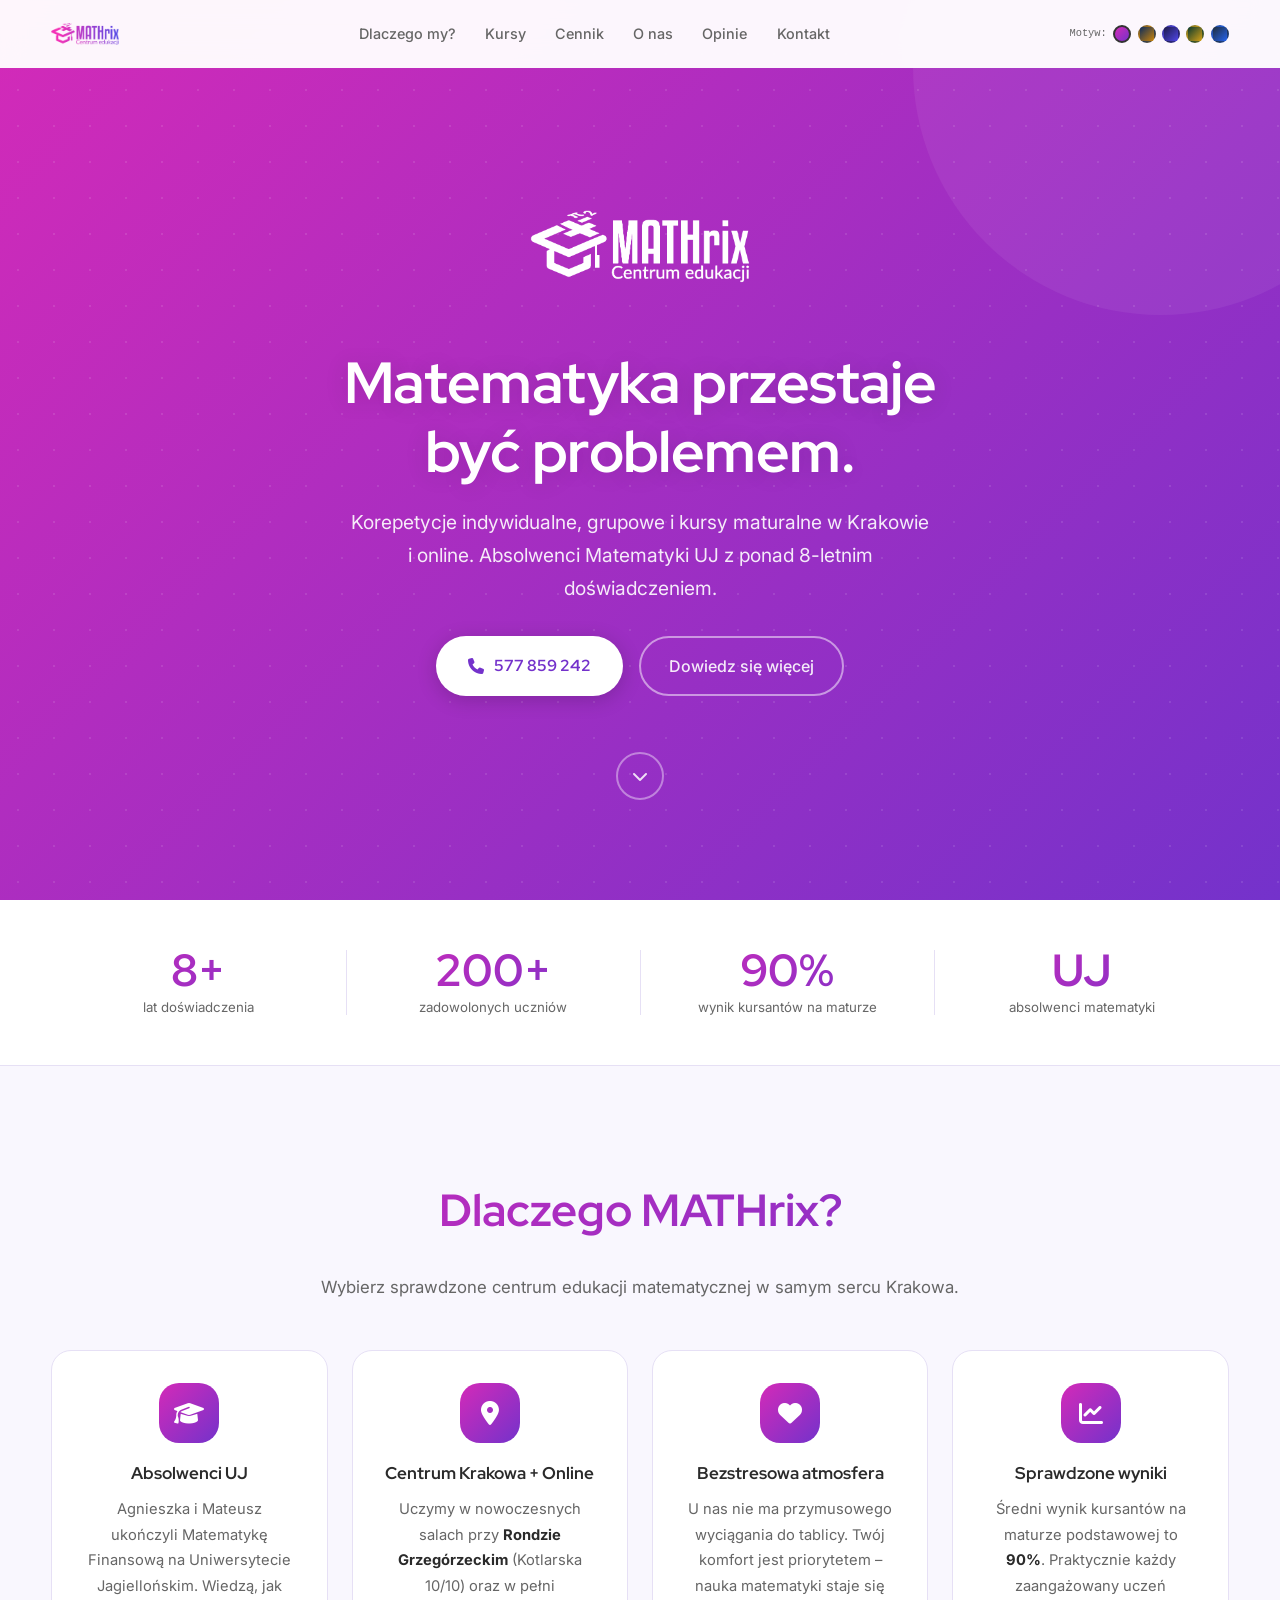
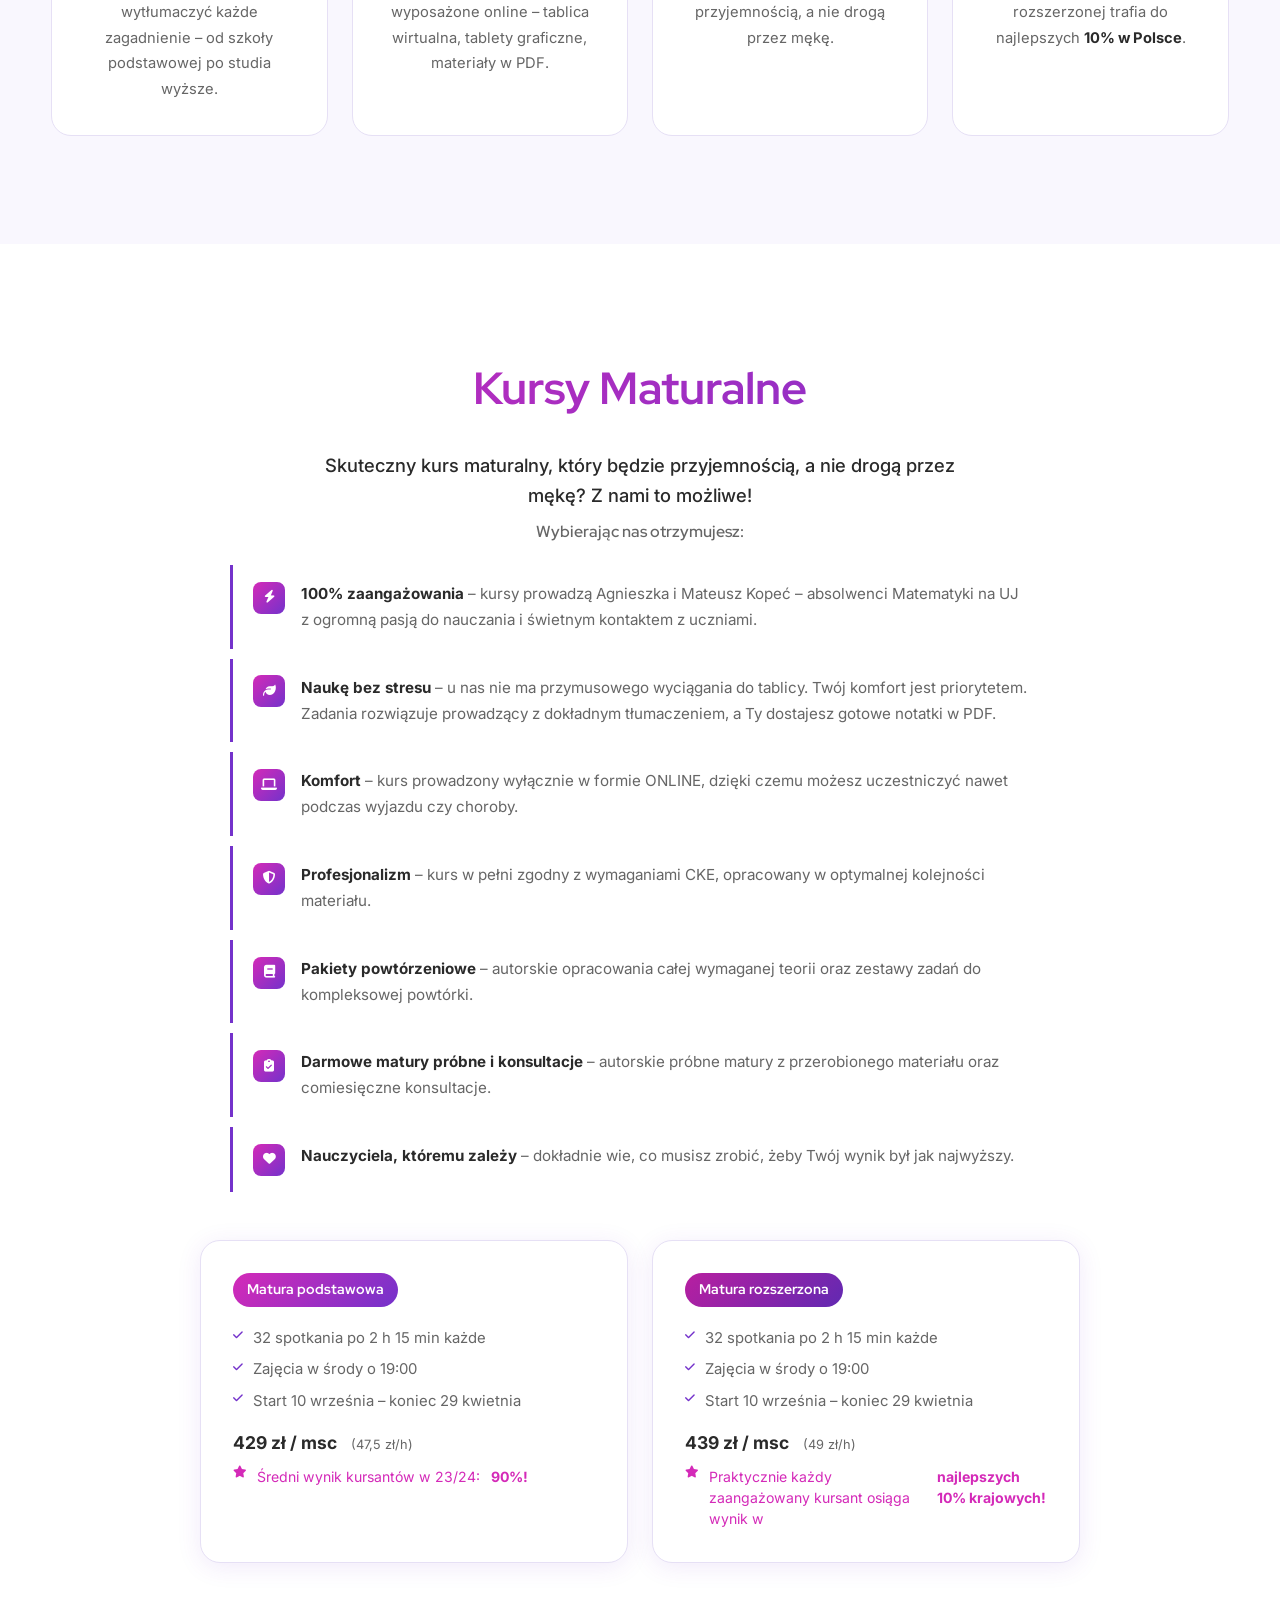
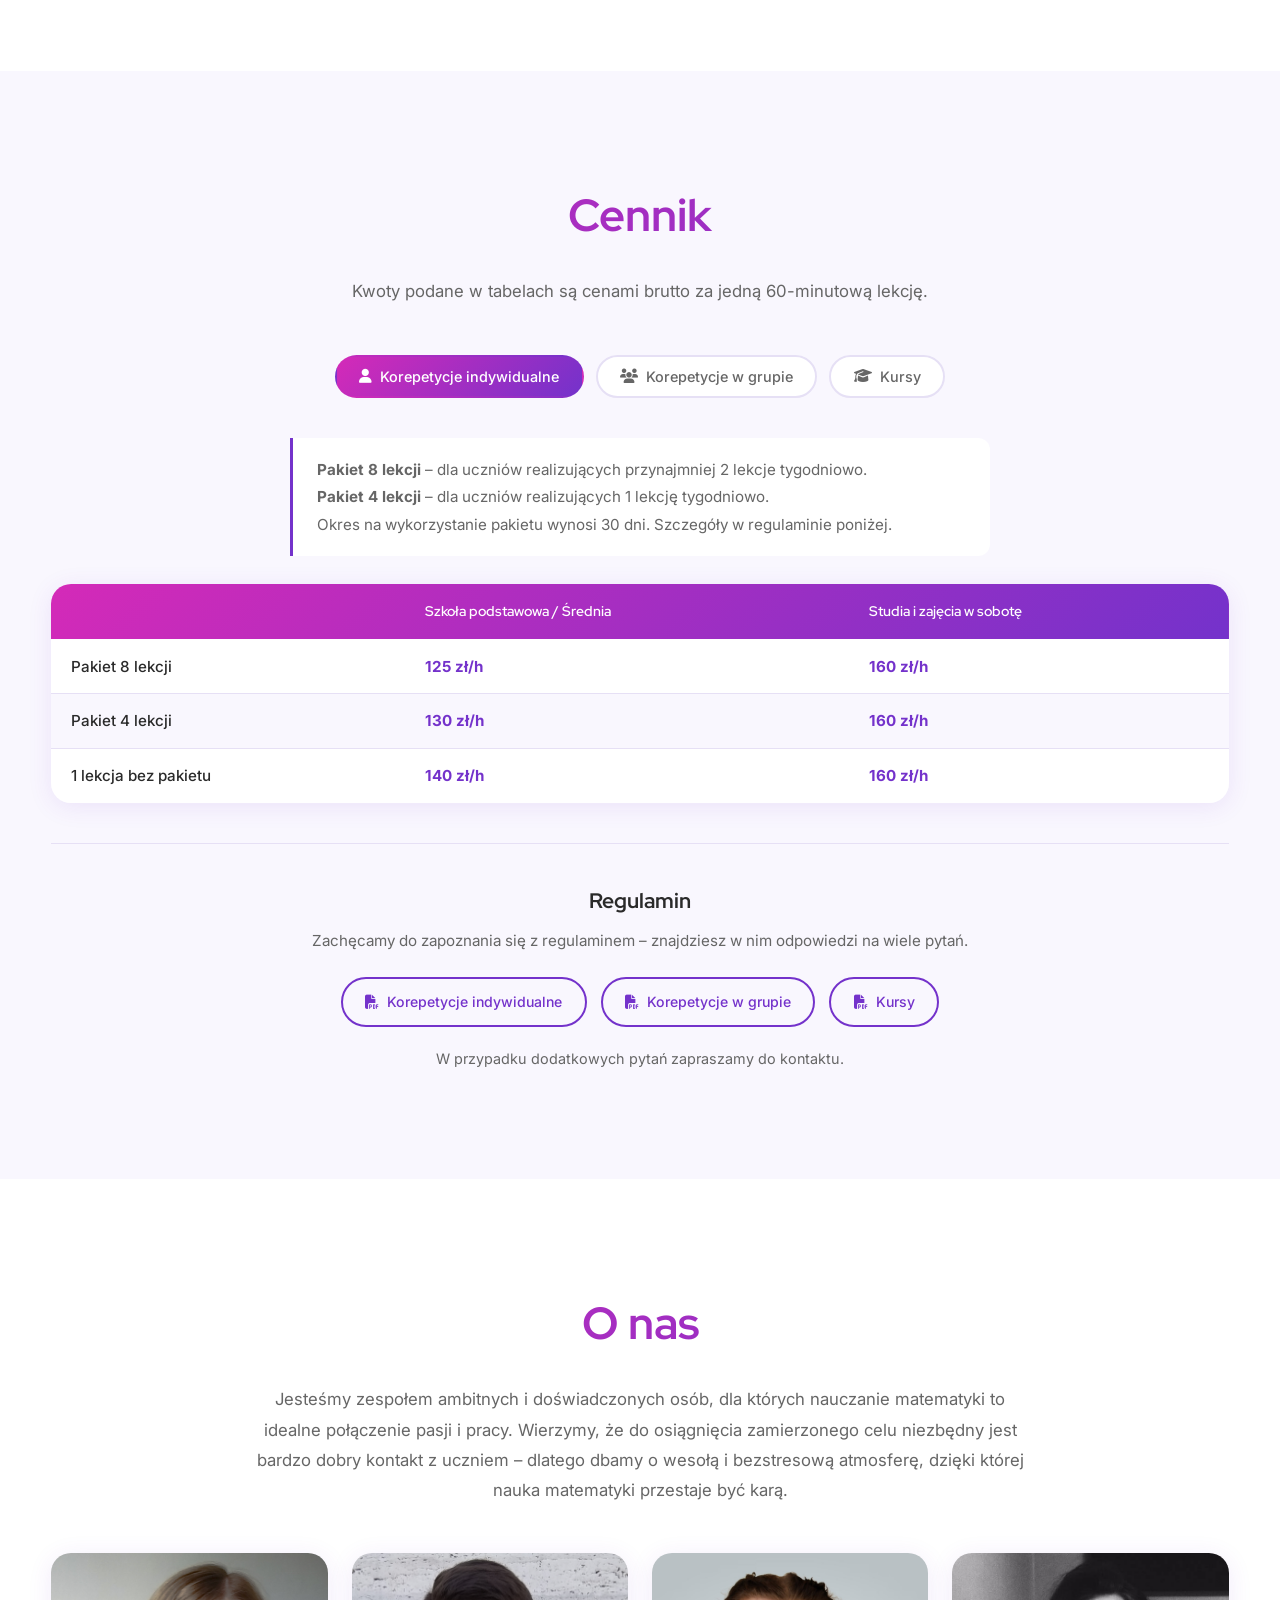
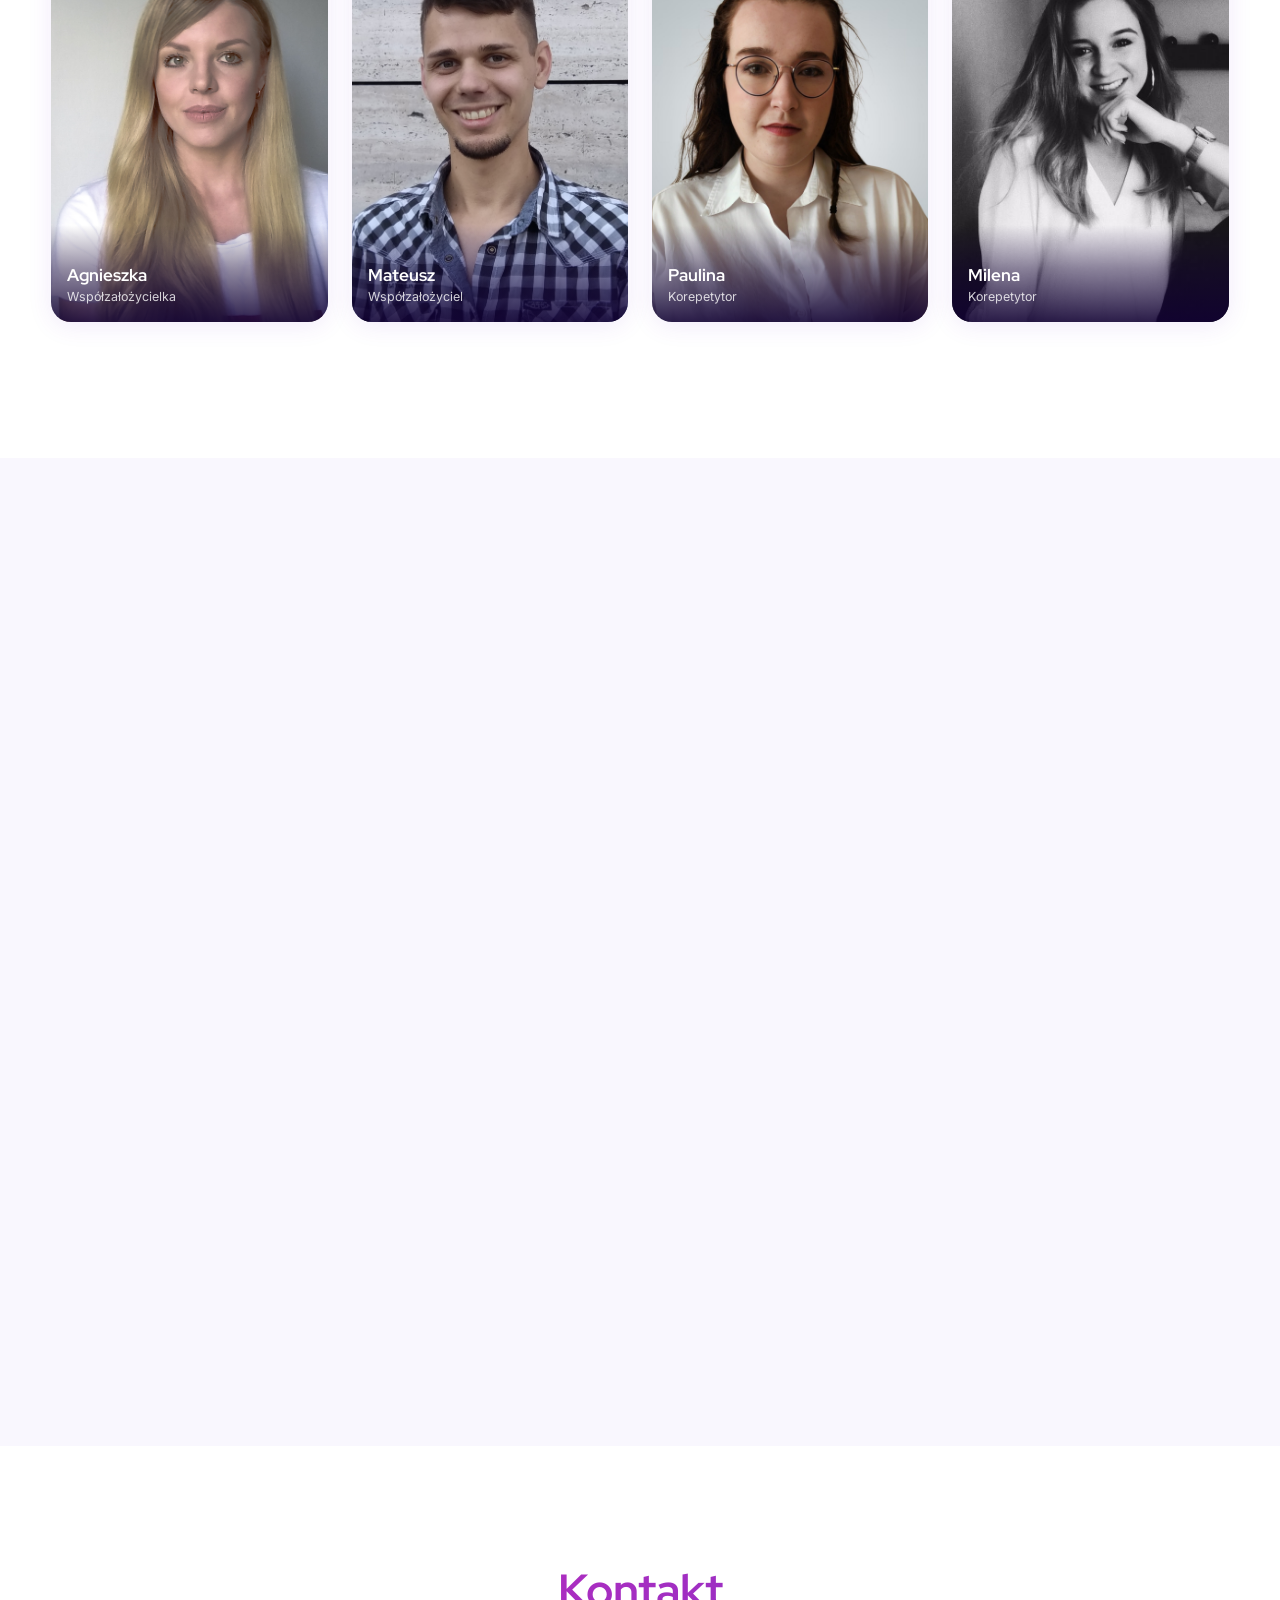
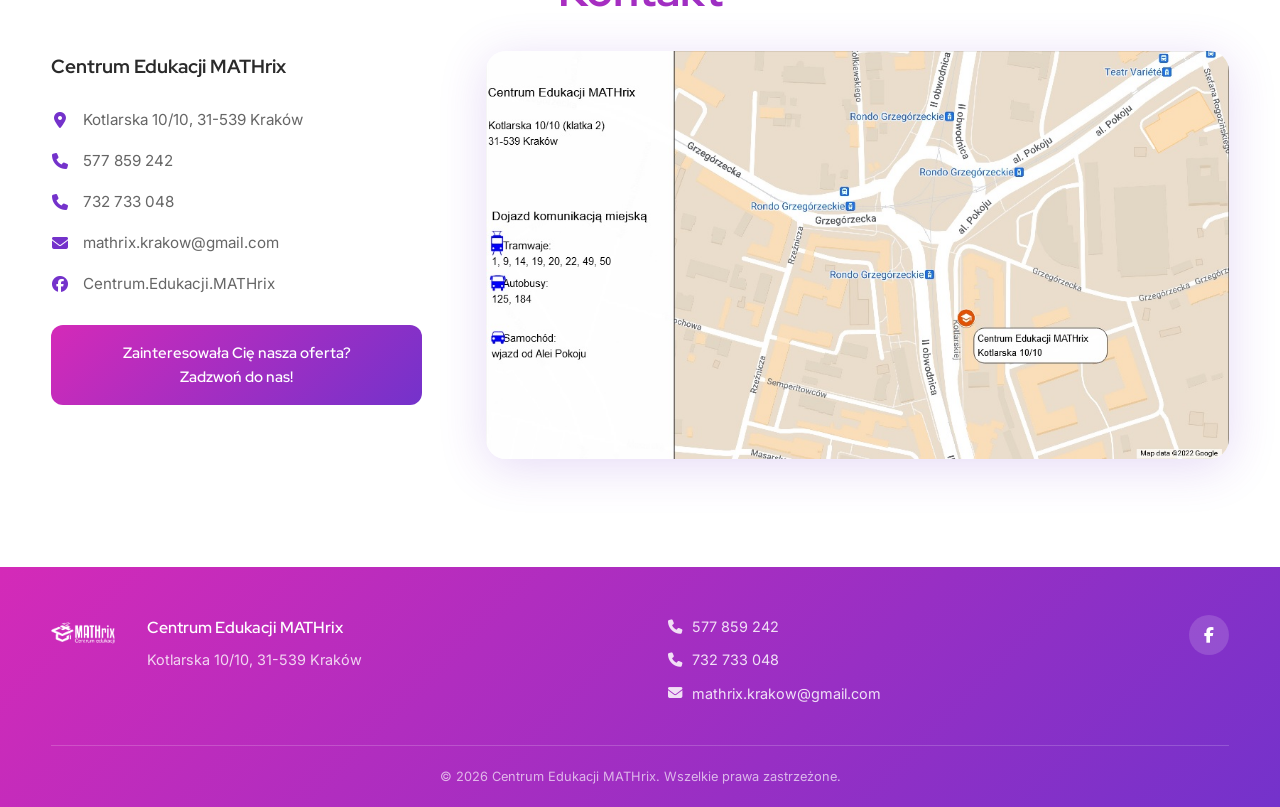
==== commit 25d12360: "Improved the website, added themes." ====
--- a/index.html
+++ b/index.html
@@ -32,14 +32,33 @@
       </a>
       <nav class="nav" id="nav" aria-label="Menu główne">
         <ul class="nav__list">
-          <li><a href="#oferta"  class="nav__link">Oferta</a></li>
+          <li><a href="#dlaczego" class="nav__link">Dlaczego my?</a></li>
           <li><a href="#kursy"   class="nav__link">Kursy</a></li>
+          <li><a href="#cennik"  class="nav__link">Cennik</a></li>
           <li><a href="#zespol"  class="nav__link">O nas</a></li>
-          <li><a href="#cennik"  class="nav__link">Cennik</a></li>
           <li><a href="#opinie"  class="nav__link">Opinie</a></li>
           <li><a href="#kontakt" class="nav__link">Kontakt</a></li>
         </ul>
       </nav>
+      <!-- DEV: theme switcher (usunąć przed produkcją) -->
+      <div class="dev-themes" aria-label="Podgląd motywu">
+        <span class="dev-themes__label">Motyw:</span>
+        <button class="dev-themes__btn active" data-theme="default"
+                title="Różowo-fioletowy"
+                style="background:linear-gradient(135deg,#d42ab8,#7432cb)"></button>
+        <button class="dev-themes__btn" data-theme="granat-zloto"
+                title="Granat + złoto"
+                style="background:linear-gradient(135deg,#0f2d5a,#c9830a)"></button>
+        <button class="dev-themes__btn" data-theme="indygo"
+                title="Ciemny indygo + niebieski"
+                style="background:linear-gradient(135deg,#1e1b4b,#4f46e5)"></button>
+        <button class="dev-themes__btn" data-theme="zielen-zloto"
+                title="Głęboka zieleń + złoto"
+                style="background:linear-gradient(135deg,#0d3b2e,#d4a017)"></button>
+        <button class="dev-themes__btn" data-theme="antracyt-niebieski"
+                title="Antracyt + niebieski"
+                style="background:linear-gradient(135deg,#1e2d3d,#2563eb)"></button>
+      </div>
       <button class="nav-toggle" id="navToggle"
               aria-label="Otwórz menu" aria-expanded="false" aria-controls="nav">
         <span></span><span></span><span></span>
@@ -53,49 +72,83 @@
     <section class="hero" id="hero">
       <div class="container hero__inner">
         <img src="assets/images/logo-white.png" alt="MATHrix" class="hero__logo">
-        <h1 class="hero__title">Przekaż swoją edukację<br>w odpowiednie ręce!</h1>
-        <p class="hero__subtitle">Postaw na doświadczenie i profesjonalizm – jesteśmy w stanie pomóc każdemu.</p>
-        <p class="hero__quote">„Matematyka to język, którym został zapisany Wszechświat"<br><em>— Galileusz</em></p>
-        <a href="#oferta" class="hero__arrow" aria-label="Przejdź do oferty">
+        <h1 class="hero__title">Matematyka przestaje<br>być problemem.</h1>
+        <p class="hero__subtitle">Korepetycje indywidualne, grupowe i kursy maturalne w Krakowie i online. Absolwenci Matematyki UJ z ponad 8-letnim doświadczeniem.</p>
+        <div class="hero__actions">
+          <a href="tel:+48577859242" class="hero__btn">
+            <i class="fa-solid fa-phone" aria-hidden="true"></i>
+            <span class="hero__btn-mobile">Zadzwoń teraz</span>
+            <span class="hero__btn-desktop">577 859 242</span>
+          </a>
+          <a href="#dlaczego" class="hero__link">Dowiedz się więcej</a>
+        </div>
+        <a href="#dlaczego" class="hero__arrow" aria-label="Przejdź dalej">
           <i class="fa-solid fa-chevron-down" aria-hidden="true"></i>
         </a>
       </div>
     </section>
 
-    <!-- ═══ OFERTA ════════════════════════════════════════════════════════ -->
-    <section class="section oferta" id="oferta">
+    <!-- ═══ STATS ════════════════════════════════════════════════════════ -->
+    <div class="stats" aria-hidden="true">
+      <div class="container stats__grid">
+        <div class="stats__item">
+          <span class="stats__number">8+</span>
+          <span class="stats__label">lat doświadczenia</span>
+        </div>
+        <div class="stats__item">
+          <span class="stats__number">200+</span>
+          <span class="stats__label">zadowolonych uczniów</span>
+        </div>
+        <div class="stats__item">
+          <span class="stats__number">90%</span>
+          <span class="stats__label">wynik kursantów na maturze</span>
+        </div>
+        <div class="stats__item">
+          <span class="stats__number">UJ</span>
+          <span class="stats__label">absolwenci matematyki</span>
+        </div>
+      </div>
+    </div>
+
+    <!-- ═══ DLACZEGO ══════════════════════════════════════════════════════ -->
+    <section class="section dlaczego" id="dlaczego">
       <div class="container">
-        <h2 class="section__title reveal">Oferta</h2>
-        <p class="section__lead reveal">
-          Dzięki wieloletniemu doświadczeniu i wyspecjalizowanej kadrze możemy zaoferować Ci lekcje
-          matematyki na najwyższym poziomie. Szeroka oferta pozwoli znaleźć Ci to, czego potrzebujesz
-          – prowadzimy zajęcia indywidualne, grupowe oraz profesjonalne kursy przygotowujące do
-          najważniejszych egzaminów.
-        </p>
-        <div class="oferta__grid reveal">
-          <div class="oferta__card">
-            <div class="oferta__icon" aria-hidden="true">
-              <i class="fa-solid fa-user-graduate"></i>
-            </div>
-            <h3 class="oferta__card-title">Zajęcia indywidualne i grupowe</h3>
-            <p class="oferta__card-text">
-              Zajęcia odbywają się w nowoczesnych salach lekcyjnych w naszym lokalu firmowym.
-              Lokalizacja w centrum Krakowa zapewni Ci dogodny dojazd – uczymy tuż przy
-              <strong>Rondzie Grzegórzeckim</strong>.
-            </p>
-            <p class="oferta__card-text">
-              Prowadzimy również lekcje <strong>ONLINE</strong> – na nowoczesnej tablicy wirtualnej
-              i tabletach graficznych. Ty potrzebujesz jedynie komputera z dostępem do internetu.
-            </p>
-            <ul class="oferta__features">
-              <li><i class="fa-solid fa-check" aria-hidden="true"></i> Szkoła podstawowa i średnia</li>
-              <li><i class="fa-solid fa-check" aria-hidden="true"></i> Studia wyższe</li>
-              <li><i class="fa-solid fa-check" aria-hidden="true"></i> Przygotowanie do matury</li>
-              <li><i class="fa-solid fa-check" aria-hidden="true"></i> Egzamin ósmoklasisty</li>
-              <li><i class="fa-solid fa-check" aria-hidden="true"></i> Zajęcia stacjonarne i online</li>
-            </ul>
-          </div>
-          <div class="oferta__photo" role="img" aria-label="Nasze sale lekcyjne"></div>
+        <h2 class="section__title reveal">Dlaczego MATHrix?</h2>
+        <p class="section__lead reveal">Wybierz sprawdzone centrum edukacji matematycznej w samym sercu Krakowa.</p>
+        <div class="dlaczego__grid reveal">
+
+          <div class="dlaczego__card">
+            <div class="dlaczego__icon" aria-hidden="true">
+              <i class="fa-solid fa-graduation-cap"></i>
+            </div>
+            <h3>Absolwenci UJ</h3>
+            <p>Agnieszka i Mateusz ukończyli Matematykę Finansową na Uniwersytecie Jagiellońskim. Wiedzą, jak wytłumaczyć każde zagadnienie – od szkoły podstawowej po studia wyższe.</p>
+          </div>
+
+          <div class="dlaczego__card">
+            <div class="dlaczego__icon" aria-hidden="true">
+              <i class="fa-solid fa-location-dot"></i>
+            </div>
+            <h3>Centrum Krakowa + Online</h3>
+            <p>Uczymy w nowoczesnych salach przy <strong>Rondzie Grzegórzeckim</strong> (Kotlarska 10/10) oraz w pełni wyposażone online – tablica wirtualna, tablety graficzne, materiały w PDF.</p>
+          </div>
+
+          <div class="dlaczego__card">
+            <div class="dlaczego__icon" aria-hidden="true">
+              <i class="fa-solid fa-heart"></i>
+            </div>
+            <h3>Bezstresowa atmosfera</h3>
+            <p>U nas nie ma przymusowego wyciągania do tablicy. Twój komfort jest priorytetem – nauka matematyki staje się przyjemnością, a nie drogą przez mękę.</p>
+          </div>
+
+          <div class="dlaczego__card">
+            <div class="dlaczego__icon" aria-hidden="true">
+              <i class="fa-solid fa-chart-line"></i>
+            </div>
+            <h3>Sprawdzone wyniki</h3>
+            <p>Średni wynik kursantów na maturze podstawowej to <strong>90%</strong>. Praktycznie każdy zaangażowany uczeń rozszerzonej trafia do najlepszych <strong>10% w Polsce</strong>.</p>
+          </div>
+
         </div>
       </div>
     </section>
@@ -167,121 +220,6 @@
       </div>
     </section>
 
-    <!-- ═══ ZESPÓŁ ════════════════════════════════════════════════════════ -->
-    <section class="section zespol" id="zespol">
-      <div class="container">
-        <h2 class="section__title reveal">O nas</h2>
-        <p class="section__lead reveal">
-          Jesteśmy zespołem ambitnych i doświadczonych osób, dla których nauczanie matematyki to
-          idealne połączenie pasji i pracy. Wierzymy, że do osiągnięcia zamierzonego celu niezbędny
-          jest bardzo dobry kontakt z uczniem – dlatego dbamy o wesołą i bezstresową atmosferę,
-          dzięki której nauka matematyki przestaje być karą.
-        </p>
-
-        <div class="team">
-          <div class="team__grid reveal">
-
-            <button class="team__card" data-member="0" aria-expanded="false">
-              <div class="team__photo-wrap">
-                <img src="assets/images/agnieszka.jpg" alt="Agnieszka" class="team__img" loading="lazy">
-                <div class="team__name-bar">
-                  <p class="team__name">Agnieszka</p>
-                  <p class="team__role">Współzałożycielka</p>
-                </div>
-              </div>
-            </button>
-
-            <button class="team__card" data-member="1" aria-expanded="false">
-              <div class="team__photo-wrap">
-                <img src="assets/images/mateusz.jpg" alt="Mateusz" class="team__img" loading="lazy">
-                <div class="team__name-bar">
-                  <p class="team__name">Mateusz</p>
-                  <p class="team__role">Współzałożyciel</p>
-                </div>
-              </div>
-            </button>
-
-            <button class="team__card" data-member="2" aria-expanded="false">
-              <div class="team__photo-wrap">
-                <img src="assets/images/paulina.jpg" alt="Paulina" class="team__img" loading="lazy">
-                <div class="team__name-bar">
-                  <p class="team__name">Paulina</p>
-                  <p class="team__role">Korepetytor</p>
-                </div>
-              </div>
-            </button>
-
-            <button class="team__card" data-member="3" aria-expanded="false">
-              <div class="team__photo-wrap">
-                <img src="assets/images/milena.jpg" alt="Milena" class="team__img" loading="lazy">
-                <div class="team__name-bar">
-                  <p class="team__name">Milena</p>
-                  <p class="team__role">Korepetytor</p>
-                </div>
-              </div>
-            </button>
-
-          </div><!-- /team__grid -->
-
-          <div class="team__bios">
-
-            <div class="team__bio" id="bio-0" hidden>
-              <div class="team__bio-inner">
-                <img src="assets/images/agnieszka.jpg" alt="Agnieszka" class="team__bio-photo" loading="lazy">
-                <div class="team__bio-content">
-                  <h3 class="team__bio-name">Agnieszka</h3>
-                  <p class="team__bio-text">Absolwentka Matematyki Finansowej na Uniwersytecie Jagiellońskim. Założycielka Centrum Edukacji MATHrix. Swoją przygodę z nauczaniem rozpoczęła ponad 8 lat temu. Uwielbiana przez swoich uczniów za atmosferę panującą na jej lekcjach i metody nauczania, które trafiają nawet do najbardziej zagorzałych przeciwników matematyki. Specjalistka w przygotowywaniu do matury rozszerzonej i pomocy studentom. Czas wolny uwielbia spędzać grając w siatkówkę oraz poznając nowe zakątki Krakowa.</p>
-                </div>
-                <button class="team__bio-close" aria-label="Zamknij">
-                  <i class="fa-solid fa-xmark" aria-hidden="true"></i>
-                </button>
-              </div>
-            </div>
-
-            <div class="team__bio" id="bio-1" hidden>
-              <div class="team__bio-inner">
-                <img src="assets/images/mateusz.jpg" alt="Mateusz" class="team__bio-photo" loading="lazy">
-                <div class="team__bio-content">
-                  <h3 class="team__bio-name">Mateusz</h3>
-                  <p class="team__bio-text">Absolwent Matematyki Finansowej na Uniwersytecie Jagiellońskim i współwłaściciel Centrum Edukacji MATHrix. Korepetycji udziela od 8 lat – przez ten czas pomógł wielu uczniom na wszystkich poziomach edukacji. W nauczaniu najbardziej lubi możliwość przekazywania swojego nietuzinkowego podejścia do problemów matematycznych oraz „zarażania" pasją do matematyki. Specjalizuje się w prowadzeniu zajęć przygotowujących do matury i matematyce wyższej. Jego największymi pasjami są lotnictwo i modelarstwo redukcyjne.</p>
-                </div>
-                <button class="team__bio-close" aria-label="Zamknij">
-                  <i class="fa-solid fa-xmark" aria-hidden="true"></i>
-                </button>
-              </div>
-            </div>
-
-            <div class="team__bio" id="bio-2" hidden>
-              <div class="team__bio-inner">
-                <img src="assets/images/paulina.jpg" alt="Paulina" class="team__bio-photo" loading="lazy">
-                <div class="team__bio-content">
-                  <h3 class="team__bio-name">Paulina</h3>
-                  <p class="team__bio-text">Studentka Architektury w języku angielskim na Politechnice Krakowskiej. Matematyki uczy już 3 lata – ma niesamowite podejście do młodszych uczniów, dlatego w CE MATHrix zajmuje się prowadzeniem zajęć dla szkoły podstawowej. Jest kreatywna i ma pozytywne nastawienie do życia, za co dzieciaki ją uwielbiają. W wolnym czasie spełnia się w swojej pasji, jaką jest taniec towarzyski.</p>
-                </div>
-                <button class="team__bio-close" aria-label="Zamknij">
-                  <i class="fa-solid fa-xmark" aria-hidden="true"></i>
-                </button>
-              </div>
-            </div>
-
-            <div class="team__bio" id="bio-3" hidden>
-              <div class="team__bio-inner">
-                <img src="assets/images/milena.jpg" alt="Milena" class="team__bio-photo" loading="lazy">
-                <div class="team__bio-content">
-                  <h3 class="team__bio-name">Milena</h3>
-                  <p class="team__bio-text">Studentka fizyki studiów drugiego stopnia na Uniwersytecie Jagiellońskim. Korepetycji z matematyki i fizyki udziela od początku liceum. To, co pierwotnie było pomocą koleżeńską, przerodziło się w jej drugą – obok fizyki – pasję. Dzięki kreatywności i zdobytej wiedzy z łatwością może przedstawić trudne tematy w prosty i przyjazny sposób. W wolnym czasie zajmuje się grafiką komputerową i poszerzaniem wiedzy z zakresu sztucznej inteligencji.</p>
-                </div>
-                <button class="team__bio-close" aria-label="Zamknij">
-                  <i class="fa-solid fa-xmark" aria-hidden="true"></i>
-                </button>
-              </div>
-            </div>
-
-          </div><!-- /team__bios -->
-        </div><!-- /team -->
-      </div>
-    </section>
-
     <!-- ═══ CENNIK ════════════════════════════════════════════════════════ -->
     <section class="section cennik" id="cennik">
       <div class="container">
@@ -420,97 +358,215 @@
       </div>
     </section>
 
+    <!-- ═══ ZESPÓŁ ════════════════════════════════════════════════════════ -->
+    <section class="section zespol" id="zespol">
+      <div class="container">
+        <h2 class="section__title reveal">O nas</h2>
+        <p class="section__lead reveal">
+          Jesteśmy zespołem ambitnych i doświadczonych osób, dla których nauczanie matematyki to
+          idealne połączenie pasji i pracy. Wierzymy, że do osiągnięcia zamierzonego celu niezbędny
+          jest bardzo dobry kontakt z uczniem – dlatego dbamy o wesołą i bezstresową atmosferę,
+          dzięki której nauka matematyki przestaje być karą.
+        </p>
+
+        <div class="team">
+          <div class="team__grid reveal">
+
+            <button class="team__card" data-member="0" aria-expanded="false">
+              <div class="team__photo-wrap">
+                <img src="assets/images/agnieszka.jpg" alt="Agnieszka" class="team__img" loading="lazy">
+                <div class="team__name-bar">
+                  <p class="team__name">Agnieszka</p>
+                  <p class="team__role">Współzałożycielka</p>
+                </div>
+              </div>
+            </button>
+
+            <button class="team__card" data-member="1" aria-expanded="false">
+              <div class="team__photo-wrap">
+                <img src="assets/images/mateusz.jpg" alt="Mateusz" class="team__img" loading="lazy">
+                <div class="team__name-bar">
+                  <p class="team__name">Mateusz</p>
+                  <p class="team__role">Współzałożyciel</p>
+                </div>
+              </div>
+            </button>
+
+            <button class="team__card" data-member="2" aria-expanded="false">
+              <div class="team__photo-wrap">
+                <img src="assets/images/paulina.jpg" alt="Paulina" class="team__img" loading="lazy">
+                <div class="team__name-bar">
+                  <p class="team__name">Paulina</p>
+                  <p class="team__role">Korepetytor</p>
+                </div>
+              </div>
+            </button>
+
+            <button class="team__card" data-member="3" aria-expanded="false">
+              <div class="team__photo-wrap">
+                <img src="assets/images/milena.jpg" alt="Milena" class="team__img" loading="lazy">
+                <div class="team__name-bar">
+                  <p class="team__name">Milena</p>
+                  <p class="team__role">Korepetytor</p>
+                </div>
+              </div>
+            </button>
+
+          </div><!-- /team__grid -->
+
+          <div class="team__bios">
+
+            <div class="team__bio" id="bio-0" hidden>
+              <div class="team__bio-inner">
+                <img src="assets/images/agnieszka.jpg" alt="Agnieszka" class="team__bio-photo" loading="lazy">
+                <div class="team__bio-content">
+                  <h3 class="team__bio-name">Agnieszka</h3>
+                  <p class="team__bio-text">Absolwentka Matematyki Finansowej na Uniwersytecie Jagiellońskim. Założycielka Centrum Edukacji MATHrix. Swoją przygodę z nauczaniem rozpoczęła ponad 8 lat temu. Uwielbiana przez swoich uczniów za atmosferę panującą na jej lekcjach i metody nauczania, które trafiają nawet do najbardziej zagorzałych przeciwników matematyki. Specjalistka w przygotowywaniu do matury rozszerzonej i pomocy studentom. Czas wolny uwielbia spędzać grając w siatkówkę oraz poznając nowe zakątki Krakowa.</p>
+                </div>
+                <button class="team__bio-close" aria-label="Zamknij">
+                  <i class="fa-solid fa-xmark" aria-hidden="true"></i>
+                </button>
+              </div>
+            </div>
+
+            <div class="team__bio" id="bio-1" hidden>
+              <div class="team__bio-inner">
+                <img src="assets/images/mateusz.jpg" alt="Mateusz" class="team__bio-photo" loading="lazy">
+                <div class="team__bio-content">
+                  <h3 class="team__bio-name">Mateusz</h3>
+                  <p class="team__bio-text">Absolwent Matematyki Finansowej na Uniwersytecie Jagiellońskim i współwłaściciel Centrum Edukacji MATHrix. Korepetycji udziela od 8 lat – przez ten czas pomógł wielu uczniom na wszystkich poziomach edukacji. W nauczaniu najbardziej lubi możliwość przekazywania swojego nietuzinkowego podejścia do problemów matematycznych oraz „zarażania" pasją do matematyki. Specjalizuje się w prowadzeniu zajęć przygotowujących do matury i matematyce wyższej. Jego największymi pasjami są lotnictwo i modelarstwo redukcyjne.</p>
+                </div>
+                <button class="team__bio-close" aria-label="Zamknij">
+                  <i class="fa-solid fa-xmark" aria-hidden="true"></i>
+                </button>
+              </div>
+            </div>
+
+            <div class="team__bio" id="bio-2" hidden>
+              <div class="team__bio-inner">
+                <img src="assets/images/paulina.jpg" alt="Paulina" class="team__bio-photo" loading="lazy">
+                <div class="team__bio-content">
+                  <h3 class="team__bio-name">Paulina</h3>
+                  <p class="team__bio-text">Studentka Architektury w języku angielskim na Politechnice Krakowskiej. Matematyki uczy już 3 lata – ma niesamowite podejście do młodszych uczniów, dlatego w CE MATHrix zajmuje się prowadzeniem zajęć dla szkoły podstawowej. Jest kreatywna i ma pozytywne nastawienie do życia, za co dzieciaki ją uwielbiają. W wolnym czasie spełnia się w swojej pasji, jaką jest taniec towarzyski.</p>
+                </div>
+                <button class="team__bio-close" aria-label="Zamknij">
+                  <i class="fa-solid fa-xmark" aria-hidden="true"></i>
+                </button>
+              </div>
+            </div>
+
+            <div class="team__bio" id="bio-3" hidden>
+              <div class="team__bio-inner">
+                <img src="assets/images/milena.jpg" alt="Milena" class="team__bio-photo" loading="lazy">
+                <div class="team__bio-content">
+                  <h3 class="team__bio-name">Milena</h3>
+                  <p class="team__bio-text">Studentka fizyki studiów drugiego stopnia na Uniwersytecie Jagiellońskim. Korepetycji z matematyki i fizyki udziela od początku liceum. To, co pierwotnie było pomocą koleżeńską, przerodziło się w jej drugą – obok fizyki – pasję. Dzięki kreatywności i zdobytej wiedzy z łatwością może przedstawić trudne tematy w prosty i przyjazny sposób. W wolnym czasie zajmuje się grafiką komputerową i poszerzaniem wiedzy z zakresu sztucznej inteligencji.</p>
+                </div>
+                <button class="team__bio-close" aria-label="Zamknij">
+                  <i class="fa-solid fa-xmark" aria-hidden="true"></i>
+                </button>
+              </div>
+            </div>
+
+          </div><!-- /team__bios -->
+        </div><!-- /team -->
+      </div>
+    </section>
+
     <!-- ═══ OPINIE ════════════════════════════════════════════════════════ -->
     <section class="section opinie" id="opinie">
       <div class="container">
-        <h2 class="section__title reveal">Opinie</h2>
-
-        <div class="slider reveal" id="slider">
-          <div class="slider__track" id="sliderTrack">
-
-            <div class="slider__slide">
-              <blockquote class="testimonial">
-                <p class="testimonial__text">Jestem bardzo zadowolona z lekcji indywidualnych jak i kursu przygotowującego do matury z matematyki na poziomie podstawowym i rozszerzonym prowadzonym przez Panią Agnieszkę. Naprawdę fachowe przygotowanie do egzaminu w przemiłej atmosferze! Zawsze 200% zaangażowania, indywidualne podejście do każdego. A co najważniejsze Pani Agnieszka zawsze dawała jak najwięcej od siebie, co sprawiało, że przychodziłam na zajęcia z uśmiechem na twarzy. Dzięki profesjonalnemu przygotowaniu matura z matematyki była tylko przyjemnością!</p>
-                <footer><cite class="testimonial__author">Magda</cite></footer>
-              </blockquote>
-            </div>
-
-            <div class="slider__slide">
-              <blockquote class="testimonial">
-                <p class="testimonial__text">Polecam z całego serca! Na lekcje zaczęłam uczęszczać dopiero kilka miesięcy przed maturą. Byłam wtedy wręcz zrozpaczona moją wiedzą, a raczej jej brakiem. Dzięki pani Agnieszcze nie tylko zrozumiałam najtrudniejszy szkolny przedmiot w moim życiu, ale również uwierzyłam w to, że mogę zdać maturę z matematyki z całkiem niezłym wynikiem. Lekcje z panią Agnieszką to czysta przyjemność – zawsze w optymistycznej i przyjaznej atmosferze. Indywidualne podejście, pełno materiałów dodatkowych, dokładne tłumaczenie każdego tematu. Pani Agnieszka zawsze wkładała całe swoje serce w naukę podopiecznych ❤</p>
-                <footer><cite class="testimonial__author">Julia W.</cite></footer>
-              </blockquote>
-            </div>
-
-            <div class="slider__slide">
-              <blockquote class="testimonial">
-                <p class="testimonial__text">Serdecznie polecam współpracę z Panem Mateuszem. Bardzo bogaty zasób wiedzy, szeroka znajomość tematów. Zagadnienia, które dla mnie jako programisty z zakresu symulacji były abstrakcyjne, nie stanowiły żadnego wyzwania! 🙂</p>
-                <footer><cite class="testimonial__author">Łukasz</cite></footer>
-              </blockquote>
-            </div>
-
-            <div class="slider__slide">
-              <blockquote class="testimonial">
-                <p class="testimonial__text">Z ręką na sercu mogę polecić w pełni zaangażowaną oraz bardzo sympatyczną Panią Agnieszkę! Poza faktem, że nigdy nie miałam lepszej nauczycielki matematyki, okazało się również, że tego przedmiotu można się uczyć w przemiłej atmosferze. Współpraca i organizacja są na 6+, a zaangażowanie i atmosfera przebija skalę ocen 😊 Dzięki Pani Agnieszce wynik z matury rozszerzonej z matematyki wybił daleko poza skalę oczekiwań! Z całego serca polecam! ❤️</p>
-                <footer><cite class="testimonial__author">Paulina</cite></footer>
-              </blockquote>
-            </div>
-
-            <div class="slider__slide">
-              <blockquote class="testimonial">
-                <p class="testimonial__text">Przerobiłem wielu korepetytorów, ale tylko jeden sprawił, że zrozumiałem podstawy matematyki do matury – był to Pan Mateusz z MATHrixa. Mój wstręt do tej nauki został okiełznany, a nawet śmiem twierdzić, że pod koniec nauki rozwiązywanie zadań zaczęło mi sprawiać przyjemność. Satysfakcja z dobrze zrobionych zadań jest bezcenna.</p>
-                <footer><cite class="testimonial__author">Szymon</cite></footer>
-              </blockquote>
-            </div>
-
-            <div class="slider__slide">
-              <blockquote class="testimonial">
-                <p class="testimonial__text">Świetne warunki, możliwość lekcji zdalnych, nauczyciele z pasją i poświęceniem, autorskie próbne matury i egzaminy ósmoklasisty, miła atmosfera – jak najbardziej polecam wszystkim.</p>
-                <footer><cite class="testimonial__author">Blanka</cite></footer>
-              </blockquote>
-            </div>
-
-            <div class="slider__slide">
-              <blockquote class="testimonial">
-                <p class="testimonial__text">Na lekcjach atmosfera zawsze była świetna. Pani Agnieszka indywidualnie podchodzi do każdego ucznia, wszystko na spokojnie tłumaczy bez stresu. Brałam korepetycje od Pani Agnieszki przez ok. 4 lata, pomogła mi niesamowicie. W klasie maturalnej dostawałam dużo dodatkowych materiałów, które ratowały mnie za każdym razem. Dzięki jej pomocy zdałam maturę za pierwszym razem. Polecam w 100%!</p>
-                <footer><cite class="testimonial__author">Patrycja</cite></footer>
-              </blockquote>
-            </div>
-
-            <div class="slider__slide">
-              <blockquote class="testimonial">
-                <p class="testimonial__text">Z pełną świadomością polecam Centrum Edukacji MATHrix, a w szczególności Pana Mateusza. Pan Mateusz przygotowywał mojego syna do egzaminu ósmoklasisty. Syn uczęszczał na lekcje bardzo chętnie, został świetnie przygotowany. Zawsze mógł skorzystać z pomocy dodatkowej online. Pan Mateusz zawsze był chętny do pomocy. POLECAM TĘ SZKOŁĘ!</p>
-                <footer><cite class="testimonial__author">Marcel</cite></footer>
-              </blockquote>
-            </div>
-
-            <div class="slider__slide">
-              <blockquote class="testimonial">
-                <p class="testimonial__text">Osobiście chodziłam do MATHrixa na kurs przygotowujący do matury rozszerzonej oraz lekcje indywidualne – co uważam za bardzo dobre połączenie. Sam kurs był bardzo pomocny i obejmował wszystkie zagadnienia do egzaminu. Lekcje z panią Agnieszką to sama przyjemność – świetna atmosfera i indywidualne podejście. Nie dość, że naprawdę polubiłam matematykę, to zrobiłam duży progres, o którym wcześniej bym nie pomyślała. Jedyne, czego żałuję, to że nie znalazłam się tam wcześniej! ❤️🥰 Ogromnie polecam!</p>
-                <footer><cite class="testimonial__author">Julia B.</cite></footer>
-              </blockquote>
-            </div>
-
-            <div class="slider__slide">
-              <blockquote class="testimonial">
-                <p class="testimonial__text">Lekcje pomogły w opanowaniu całego materiału licealnego na poziomie rozszerzonym. Genialna atmosfera, młodzieżowe podejście oraz klarowny przekaz najtrudniejszych zagadnień. Po dwóch latach zajęć jestem zachwycony – nie był to zmarnowany czas ani przez sekundę. Bardzo polecam!</p>
-                <footer><cite class="testimonial__author">Artur</cite></footer>
-              </blockquote>
-            </div>
-
-          </div><!-- /slider__track -->
-
-          <div class="slider__controls">
-            <button class="slider__btn" id="sliderPrev" aria-label="Poprzednia opinia">
-              <i class="fa-solid fa-chevron-left" aria-hidden="true"></i>
-            </button>
-            <div class="slider__dots" id="sliderDots" aria-label="Nawigacja opinii"></div>
-            <button class="slider__btn" id="sliderNext" aria-label="Następna opinia">
-              <i class="fa-solid fa-chevron-right" aria-hidden="true"></i>
-            </button>
-          </div>
-          <p class="slider__counter" aria-live="polite" id="sliderCounter">1 / 10</p>
-        </div><!-- /slider -->
+        <h2 class="section__title reveal">Co mówią uczniowie?</h2>
+
+        <div class="opinie__grid reveal" id="opinieGrid">
+
+          <article class="testimonial-card">
+            <div class="testimonial-card__stars" aria-label="5 na 5 gwiazdek">
+              <i class="fa-solid fa-star"></i><i class="fa-solid fa-star"></i><i class="fa-solid fa-star"></i><i class="fa-solid fa-star"></i><i class="fa-solid fa-star"></i>
+            </div>
+            <blockquote><p class="testimonial-card__text">Jestem bardzo zadowolona z lekcji indywidualnych jak i kursu przygotowującego do matury z matematyki na poziomie podstawowym i rozszerzonym prowadzonym przez Panią Agnieszkę. Naprawdę fachowe przygotowanie do egzaminu w przemiłej atmosferze! Zawsze 200% zaangażowania, indywidualne podejście do każdego. Dzięki profesjonalnemu przygotowaniu matura z matematyki była tylko przyjemnością!</p></blockquote>
+            <footer class="testimonial-card__footer"><cite class="testimonial-card__author">Magda</cite></footer>
+          </article>
+
+          <article class="testimonial-card">
+            <div class="testimonial-card__stars" aria-label="5 na 5 gwiazdek">
+              <i class="fa-solid fa-star"></i><i class="fa-solid fa-star"></i><i class="fa-solid fa-star"></i><i class="fa-solid fa-star"></i><i class="fa-solid fa-star"></i>
+            </div>
+            <blockquote><p class="testimonial-card__text">Polecam z całego serca! Na lekcje zaczęłam uczęszczać dopiero kilka miesięcy przed maturą. Byłam wtedy wręcz zrozpaczona moją wiedzą, a raczej jej brakiem. Dzięki pani Agnieszcze nie tylko zrozumiałam najtrudniejszy szkolny przedmiot w moim życiu, ale również uwierzyłam w to, że mogę zdać maturę z matematyki z całkiem niezłym wynikiem.</p></blockquote>
+            <footer class="testimonial-card__footer"><cite class="testimonial-card__author">Julia W.</cite></footer>
+          </article>
+
+          <article class="testimonial-card">
+            <div class="testimonial-card__stars" aria-label="5 na 5 gwiazdek">
+              <i class="fa-solid fa-star"></i><i class="fa-solid fa-star"></i><i class="fa-solid fa-star"></i><i class="fa-solid fa-star"></i><i class="fa-solid fa-star"></i>
+            </div>
+            <blockquote><p class="testimonial-card__text">Serdecznie polecam współpracę z Panem Mateuszem. Bardzo bogaty zasób wiedzy, szeroka znajomość tematów. Zagadnienia, które dla mnie jako programisty z zakresu symulacji były abstrakcyjne, nie stanowiły żadnego wyzwania!</p></blockquote>
+            <footer class="testimonial-card__footer"><cite class="testimonial-card__author">Łukasz</cite></footer>
+          </article>
+
+          <article class="testimonial-card">
+            <div class="testimonial-card__stars" aria-label="5 na 5 gwiazdek">
+              <i class="fa-solid fa-star"></i><i class="fa-solid fa-star"></i><i class="fa-solid fa-star"></i><i class="fa-solid fa-star"></i><i class="fa-solid fa-star"></i>
+            </div>
+            <blockquote><p class="testimonial-card__text">Z ręką na sercu mogę polecić w pełni zaangażowaną oraz bardzo sympatyczną Panią Agnieszkę! Poza faktem, że nigdy nie miałam lepszej nauczycielki matematyki, okazało się również, że tego przedmiotu można się uczyć w przemiłej atmosferze. Dzięki Pani Agnieszce wynik z matury rozszerzonej z matematyki wybił daleko poza skalę oczekiwań!</p></blockquote>
+            <footer class="testimonial-card__footer"><cite class="testimonial-card__author">Paulina</cite></footer>
+          </article>
+
+          <article class="testimonial-card">
+            <div class="testimonial-card__stars" aria-label="5 na 5 gwiazdek">
+              <i class="fa-solid fa-star"></i><i class="fa-solid fa-star"></i><i class="fa-solid fa-star"></i><i class="fa-solid fa-star"></i><i class="fa-solid fa-star"></i>
+            </div>
+            <blockquote><p class="testimonial-card__text">Przerobiłem wielu korepetytorów, ale tylko jeden sprawił, że zrozumiałem podstawy matematyki do matury – był to Pan Mateusz z MATHrixa. Mój wstręt do tej nauki został okiełznany, a nawet śmiem twierdzić, że pod koniec nauki rozwiązywanie zadań zaczęło mi sprawiać przyjemność.</p></blockquote>
+            <footer class="testimonial-card__footer"><cite class="testimonial-card__author">Szymon</cite></footer>
+          </article>
+
+          <article class="testimonial-card">
+            <div class="testimonial-card__stars" aria-label="5 na 5 gwiazdek">
+              <i class="fa-solid fa-star"></i><i class="fa-solid fa-star"></i><i class="fa-solid fa-star"></i><i class="fa-solid fa-star"></i><i class="fa-solid fa-star"></i>
+            </div>
+            <blockquote><p class="testimonial-card__text">Świetne warunki, możliwość lekcji zdalnych, nauczyciele z pasją i poświęceniem, autorskie próbne matury i egzaminy ósmoklasisty, miła atmosfera – jak najbardziej polecam wszystkim.</p></blockquote>
+            <footer class="testimonial-card__footer"><cite class="testimonial-card__author">Blanka</cite></footer>
+          </article>
+
+          <article class="testimonial-card" hidden>
+            <div class="testimonial-card__stars" aria-label="5 na 5 gwiazdek">
+              <i class="fa-solid fa-star"></i><i class="fa-solid fa-star"></i><i class="fa-solid fa-star"></i><i class="fa-solid fa-star"></i><i class="fa-solid fa-star"></i>
+            </div>
+            <blockquote><p class="testimonial-card__text">Na lekcjach atmosfera zawsze była świetna. Pani Agnieszka indywidualnie podchodzi do każdego ucznia, wszystko na spokojnie tłumaczy bez stresu. Brałam korepetycje przez ok. 4 lata, pomogła mi niesamowicie. Dzięki jej pomocy zdałam maturę za pierwszym razem. Polecam w 100%!</p></blockquote>
+            <footer class="testimonial-card__footer"><cite class="testimonial-card__author">Patrycja</cite></footer>
+          </article>
+
+          <article class="testimonial-card" hidden>
+            <div class="testimonial-card__stars" aria-label="5 na 5 gwiazdek">
+              <i class="fa-solid fa-star"></i><i class="fa-solid fa-star"></i><i class="fa-solid fa-star"></i><i class="fa-solid fa-star"></i><i class="fa-solid fa-star"></i>
+            </div>
+            <blockquote><p class="testimonial-card__text">Z pełną świadomością polecam Centrum Edukacji MATHrix, a w szczególności Pana Mateusza. Pan Mateusz przygotowywał mojego syna do egzaminu ósmoklasisty. Syn uczęszczał na lekcje bardzo chętnie, został świetnie przygotowany. Zawsze mógł skorzystać z pomocy dodatkowej online. POLECAM TĘ SZKOŁĘ!</p></blockquote>
+            <footer class="testimonial-card__footer"><cite class="testimonial-card__author">Marcel</cite></footer>
+          </article>
+
+          <article class="testimonial-card" hidden>
+            <div class="testimonial-card__stars" aria-label="5 na 5 gwiazdek">
+              <i class="fa-solid fa-star"></i><i class="fa-solid fa-star"></i><i class="fa-solid fa-star"></i><i class="fa-solid fa-star"></i><i class="fa-solid fa-star"></i>
+            </div>
+            <blockquote><p class="testimonial-card__text">Osobiście chodziłam do MATHrixa na kurs przygotowujący do matury rozszerzonej oraz lekcje indywidualne. Sam kurs był bardzo pomocny i obejmował wszystkie zagadnienia do egzaminu. Lekcje z panią Agnieszką to sama przyjemność – świetna atmosfera i indywidualne podejście. Nie dość, że naprawdę polubiłam matematykę, to zrobiłam duży progres. Jedyne, czego żałuję, to że nie znalazłam się tam wcześniej!</p></blockquote>
+            <footer class="testimonial-card__footer"><cite class="testimonial-card__author">Julia B.</cite></footer>
+          </article>
+
+          <article class="testimonial-card" hidden>
+            <div class="testimonial-card__stars" aria-label="5 na 5 gwiazdek">
+              <i class="fa-solid fa-star"></i><i class="fa-solid fa-star"></i><i class="fa-solid fa-star"></i><i class="fa-solid fa-star"></i><i class="fa-solid fa-star"></i>
+            </div>
+            <blockquote><p class="testimonial-card__text">Lekcje pomogły w opanowaniu całego materiału licealnego na poziomie rozszerzonym. Genialna atmosfera, młodzieżowe podejście oraz klarowny przekaz najtrudniejszych zagadnień. Po dwóch latach zajęć jestem zachwycony – nie był to zmarnowany czas ani przez sekundę. Bardzo polecam!</p></blockquote>
+            <footer class="testimonial-card__footer"><cite class="testimonial-card__author">Artur</cite></footer>
+          </article>
+
+        </div><!-- /opinie__grid -->
+
+        <div class="opinie__more reveal">
+          <button class="opinie__more-btn" id="opinieMoreBtn">
+            <i class="fa-solid fa-chevron-down" aria-hidden="true"></i> Pokaż wszystkie opinie
+          </button>
+        </div>
 
       </div>
     </section>
@@ -592,10 +648,18 @@
     </div>
     <div class="footer__bottom">
       <div class="container">
-        <p>© 2024 Centrum Edukacji MATHrix. Wszelkie prawa zastrzeżone.</p>
+        <p>© <span id="footerYear">2025</span> Centrum Edukacji MATHrix. Wszelkie prawa zastrzeżone.</p>
       </div>
     </div>
   </footer>
+
+  <!-- ═══ MOBILE CTA ════════════════════════════════════════════════════ -->
+  <div class="mobile-cta" role="complementary" aria-label="Szybki kontakt">
+    <a href="tel:+48577859242" class="mobile-cta__link">
+      <i class="fa-solid fa-phone" aria-hidden="true"></i>
+      <span>Zadzwoń teraz &nbsp;·&nbsp; 577 859 242</span>
+    </a>
+  </div>
 
   <script src="assets/js/main.js"></script>
 </body>
--- a/assets/css/style.css
+++ b/assets/css/style.css
@@ -36,6 +36,87 @@
   --shadow:      0 4px 24px rgba(116, 50, 203, 0.10);
   --shadow-lg:   0 8px 48px rgba(116, 50, 203, 0.18);
   --ease:        0.22s ease;
+}
+
+/* ── DEV: theme overrides (usunąć przed produkcją) ──── */
+[data-theme="granat-zloto"] {
+  --pink:        #c9830a;
+  --purple:      #0f2d5a;
+  --pink-dark:   #a86d08;
+  --purple-dark: #0a2048;
+  --grad:        linear-gradient(135deg, #0a1f3f, #163468);
+  --grad-hover:  linear-gradient(135deg, #0a2048, #0f2d5a);
+  --bg-alt:      #f0f4fb;
+  --border:      #c8d4e8;
+  --shadow:      0 4px 24px rgba(15, 45, 90, 0.10);
+  --shadow-lg:   0 8px 48px rgba(15, 45, 90, 0.18);
+}
+
+[data-theme="indygo"] {
+  --pink:        #818cf8;
+  --purple:      #4f46e5;
+  --pink-dark:   #6366f1;
+  --purple-dark: #3730a3;
+  --grad:        linear-gradient(135deg, #1e1b4b, #312e81);
+  --grad-hover:  linear-gradient(135deg, #312e81, #3730a3);
+  --bg-alt:      #f0f0ff;
+  --border:      #c7c7f0;
+  --shadow:      0 4px 24px rgba(79, 70, 229, 0.10);
+  --shadow-lg:   0 8px 48px rgba(79, 70, 229, 0.18);
+}
+
+[data-theme="antracyt-niebieski"] {
+  --pink:        #60a5fa;
+  --purple:      #2563eb;
+  --pink-dark:   #3b82f6;
+  --purple-dark: #1d4ed8;
+  --grad:        linear-gradient(135deg, #111f2e, #1e2d3d);
+  --grad-hover:  linear-gradient(135deg, #0d1821, #1a2737);
+  --bg-alt:      #f0f4fb;
+  --border:      #c0cfe8;
+  --shadow:      0 4px 24px rgba(37, 99, 235, 0.10);
+  --shadow-lg:   0 8px 48px rgba(37, 99, 235, 0.18);
+}
+
+[data-theme="zielen-zloto"] {
+  --pink:        #d4a017;
+  --purple:      #0d3b2e;
+  --pink-dark:   #b38812;
+  --purple-dark: #082a20;
+  --grad:        linear-gradient(135deg, #082a20, #0d3b2e);
+  --grad-hover:  linear-gradient(135deg, #082a20, #0a3226);
+  --bg-alt:      #f0f7f4;
+  --border:      #b8d8cc;
+  --shadow:      0 4px 24px rgba(13, 59, 46, 0.10);
+  --shadow-lg:   0 8px 48px rgba(13, 59, 46, 0.18);
+}
+
+/* ── DEV: kółka przełącznika w headerze ─────────────── */
+.dev-themes {
+  display: flex;
+  align-items: center;
+  gap: .4rem;
+  flex-shrink: 0;
+}
+.dev-themes__label {
+  font-size: .65rem;
+  color: var(--text-muted);
+  font-family: monospace;
+  white-space: nowrap;
+}
+.dev-themes__btn {
+  width: 18px; height: 18px;
+  border-radius: 50%;
+  border: 2px solid transparent;
+  cursor: pointer;
+  flex-shrink: 0;
+  transition: border-color .15s, transform .15s;
+}
+.dev-themes__btn.active { border-color: #333; }
+.dev-themes__btn:hover  { transform: scale(1.2); }
+
+@media (max-width: 820px) {
+  .dev-themes__label { display: none; }
 }
 
 /* ── 2. RESET & BASE ───────────────────────────────────── */
@@ -303,13 +384,61 @@
   line-height: 1.7;
 }
 
-.hero__quote {
-  font-size: 0.93rem;
-  opacity: 0.72;
-  max-width: 480px;
-  margin-inline: auto;
+.hero__actions {
+  display: flex;
+  gap: 1rem;
+  justify-content: center;
+  flex-wrap: wrap;
   margin-bottom: 3.5rem;
-  line-height: 1.75;
+}
+
+.hero__btn {
+  display: inline-flex;
+  align-items: center;
+  gap: 0.65rem;
+  padding: 0.9rem 2rem;
+  background: white;
+  color: var(--purple);
+  font-family: var(--font-head);
+  font-weight: 700;
+  font-size: 1rem;
+  border-radius: 50px;
+  box-shadow: 0 4px 20px rgba(0, 0, 0, 0.18);
+  transition: transform var(--ease), box-shadow var(--ease);
+  white-space: nowrap;
+}
+
+.hero__btn:hover {
+  transform: translateY(-2px);
+  box-shadow: 0 8px 30px rgba(0, 0, 0, 0.26);
+}
+
+.hero__btn-mobile { display: none; }
+.hero__btn-desktop { display: inline; }
+
+@media (max-width: 640px) {
+  .hero__btn-mobile  { display: inline; }
+  .hero__btn-desktop { display: none; }
+}
+
+.hero__link {
+  display: inline-flex;
+  align-items: center;
+  gap: 0.5rem;
+  padding: 0.9rem 1.75rem;
+  border: 2px solid rgba(255, 255, 255, 0.5);
+  border-radius: 50px;
+  color: rgba(255, 255, 255, 0.9);
+  font-weight: 500;
+  font-size: 1rem;
+  transition: all var(--ease);
+  white-space: nowrap;
+}
+
+.hero__link:hover {
+  border-color: white;
+  color: white;
+  background: rgba(255, 255, 255, 0.12);
 }
 
 .hero__arrow {
@@ -337,86 +466,128 @@
   50%       { transform: translateY(7px); }
 }
 
-/* ── 7. OFERTA ─────────────────────────────────────────── */
-.oferta { background: var(--bg); }
-
-.oferta__grid {
+/* ── 7. STATS STRIP ────────────────────────────────────── */
+.stats {
+  background: var(--bg);
+  border-bottom: 1px solid var(--border);
+  padding-block: 2.25rem;
+}
+
+.stats__grid {
   display: grid;
-  grid-template-columns: 1fr 1fr;
-  gap: clamp(1rem, 3vw, 2rem);
-  align-items: stretch;
-}
-
-@media (max-width: 720px) {
-  .oferta__grid { grid-template-columns: 1fr; }
-}
-
-.oferta__card {
-  background: var(--bg-alt);
+  grid-template-columns: repeat(4, 1fr);
+  text-align: center;
+}
+
+@media (max-width: 600px) {
+  .stats__grid { grid-template-columns: repeat(2, 1fr); gap: 0; }
+}
+
+.stats__item {
+  padding: 0.75rem 1rem;
+  position: relative;
+}
+
+.stats__item + .stats__item::before {
+  content: '';
+  position: absolute;
+  left: 0;
+  top: 15%;
+  bottom: 15%;
+  width: 1px;
+  background: var(--border);
+}
+
+@media (max-width: 600px) {
+  .stats__item:nth-child(2)::before,
+  .stats__item:nth-child(4)::before { display: none; }
+}
+
+.stats__number {
+  display: block;
+  font-family: var(--font-head);
+  font-size: clamp(2rem, 4.5vw, 2.8rem);
+  font-weight: 700;
+  line-height: 1;
+  margin-bottom: 0.35rem;
+  background: var(--grad);
+  -webkit-background-clip: text;
+  -webkit-text-fill-color: transparent;
+  background-clip: text;
+}
+
+.stats__label {
+  display: block;
+  font-size: 0.83rem;
+  color: var(--text-muted);
+  line-height: 1.4;
+}
+
+/* ── 8. DLACZEGO ───────────────────────────────────────── */
+.dlaczego { background: var(--bg-alt); }
+
+.dlaczego__grid {
+  display: grid;
+  grid-template-columns: repeat(4, 1fr);
+  gap: clamp(1rem, 2.5vw, 1.5rem);
+}
+
+@media (max-width: 900px) {
+  .dlaczego__grid { grid-template-columns: repeat(2, 1fr); }
+}
+
+@media (max-width: 480px) {
+  .dlaczego__grid { grid-template-columns: 1fr; }
+}
+
+.dlaczego__card {
+  background: white;
   border: 1px solid var(--border);
   border-radius: var(--radius-lg);
-  padding: clamp(1.5rem, 4vw, 2.5rem);
-}
-
-.oferta__photo {
-  background-image: url('../images/paralaksa.jpg');
-  background-size: cover;
-  background-position: center;
+  padding: clamp(1.5rem, 4vw, 2rem);
+  text-align: center;
+  transition: transform var(--ease), box-shadow var(--ease);
+}
+
+.dlaczego__card:hover {
+  transform: translateY(-4px);
+  box-shadow: var(--shadow-lg);
+}
+
+.dlaczego__icon {
+  width: 60px;
+  height: 60px;
+  background: var(--grad);
   border-radius: var(--radius-lg);
-  min-height: 320px;
-}
-
-.oferta__icon {
-  width: 52px;
-  height: 52px;
-  background: var(--grad);
-  border-radius: var(--radius);
   display: flex;
   align-items: center;
   justify-content: center;
   color: white;
-  font-size: 1.3rem;
-  margin-bottom: 1.25rem;
-}
-
-.oferta__card-title {
-  font-family: var(--font-head);
-  font-size: 1.25rem;
+  font-size: 1.5rem;
+  margin: 0 auto 1.25rem;
+}
+
+.dlaczego__card h3 {
+  font-family: var(--font-head);
+  font-size: 1.05rem;
   font-weight: 700;
   color: var(--text);
-  margin-bottom: 1rem;
-}
-
-.oferta__card-text {
-  color: var(--text-muted);
-  line-height: 1.8;
-  margin-bottom: 0.875rem;
-}
-
-.oferta__card-text:last-of-type { margin-bottom: 1.5rem; }
-
-.oferta__features {
-  display: flex;
-  flex-direction: column;
-  gap: 0.5rem;
-}
-
-.oferta__features li {
-  display: flex;
-  align-items: center;
-  gap: 0.625rem;
+  margin-bottom: 0.75rem;
+  line-height: 1.3;
+}
+
+.dlaczego__card p {
+  color: var(--text-muted);
   font-size: 0.92rem;
-  color: var(--text-muted);
-}
-
-.oferta__features .fa-check {
-  color: var(--purple);
-  font-size: 0.7rem;
-  flex-shrink: 0;
-}
-
-/* ── 8. KURSY ──────────────────────────────────────────── */
-.kursy { background: var(--bg-alt); }
+  line-height: 1.75;
+}
+
+.dlaczego__card p strong { color: var(--text); }
+
+/* ── (old oferta removed) ──────────────────────────────── */
+
+/* ── 9. KURSY ──────────────────────────────────────────── */
+.kursy { background: var(--bg); }
 
 .kursy__lead {
   max-width: 680px;
@@ -559,7 +730,7 @@
   font-size: 0.75rem;
 }
 
-/* ── 9. ZESPÓŁ ─────────────────────────────────────────── */
+/* ── 10. ZESPÓŁ ────────────────────────────────────────── */
 .zespol { background: var(--bg); }
 
 .team__grid {
@@ -711,7 +882,7 @@
 
 .team__bio-close:hover { background: var(--purple); color: white; }
 
-/* ── 10. CENNIK ────────────────────────────────────────── */
+/* ── 11. CENNIK ────────────────────────────────────────── */
 .cennik { background: var(--bg-alt); }
 
 /* Tabs */
@@ -780,7 +951,6 @@
   width: 100%;
   border-collapse: collapse;
   background: white;
-  min-width: 420px;
 }
 
 .price-table thead tr { background: var(--grad); }
@@ -793,6 +963,19 @@
   font-weight: 600;
   color: white;
   white-space: nowrap;
+}
+
+@media (max-width: 520px) {
+  .price-table th {
+    padding: 0.75rem 0.75rem;
+    font-size: 0.78rem;
+    white-space: normal;
+  }
+
+  .price-table td {
+    padding: 0.75rem 0.75rem;
+    font-size: 0.88rem;
+  }
 }
 
 .price-table td {
@@ -860,59 +1043,65 @@
 
 .regulamin__contact { color: var(--text-muted); font-size: 0.9rem; }
 
-/* ── 11. OPINIE ────────────────────────────────────────── */
-.opinie { background: var(--bg); }
-
-.slider { position: relative; overflow: hidden; }
-
-.slider__track {
-  display: flex;
-  transition: transform 0.5s cubic-bezier(0.4, 0, 0.2, 1);
-  will-change: transform;
-}
-
-.slider__slide {
-  min-width: 100%;
-  padding-inline: 0.5rem;
-}
-
-.testimonial {
-  max-width: 800px;
-  margin-inline: auto;
-  background: var(--bg-alt);
+/* ── 12. OPINIE ────────────────────────────────────────── */
+.opinie { background: var(--bg-alt); }
+
+.opinie__grid {
+  display: grid;
+  grid-template-columns: repeat(3, 1fr);
+  gap: 1.25rem;
+  margin-bottom: 2rem;
+}
+
+@media (max-width: 900px) { .opinie__grid { grid-template-columns: repeat(2, 1fr); } }
+@media (max-width: 560px) { .opinie__grid { grid-template-columns: 1fr; } }
+
+.testimonial-card {
+  background: white;
   border: 1px solid var(--border);
   border-radius: var(--radius-lg);
-  padding: clamp(1.75rem, 5vw, 2.5rem);
-  position: relative;
-}
-
-.testimonial::before {
-  content: '\201C';
-  font-family: var(--font-head);
-  font-size: 7rem;
-  line-height: 1;
-  color: var(--purple);
-  opacity: 0.1;
-  position: absolute;
-  top: 0.5rem;
-  left: 1.25rem;
-  pointer-events: none;
-  user-select: none;
-}
-
-.testimonial__text {
-  position: relative;
-  z-index: 1;
-  color: var(--text-muted);
-  line-height: 1.85;
-  font-size: 0.97rem;
-  margin-bottom: 1.5rem;
-}
-
-.testimonial__author {
+  padding: 1.5rem;
+  display: flex;
+  flex-direction: column;
+  gap: 0.875rem;
+  transition: transform var(--ease), box-shadow var(--ease);
+}
+
+.testimonial-card:hover {
+  transform: translateY(-3px);
+  box-shadow: var(--shadow);
+}
+
+.testimonial-card[hidden] { display: none; }
+
+.testimonial-card__stars {
+  display: flex;
+  gap: 3px;
+  color: #f59e0b;
+  font-size: 0.8rem;
+}
+
+.testimonial-card__text {
+  color: var(--text-muted);
+  font-size: 0.92rem;
+  line-height: 1.75;
+  display: -webkit-box;
+  -webkit-line-clamp: 6;
+  -webkit-box-orient: vertical;
+  overflow: hidden;
+  flex: 1;
+}
+
+.testimonial-card__footer {
+  padding-top: 0.875rem;
+  border-top: 1px solid var(--border);
+  margin-top: auto;
+}
+
+.testimonial-card__author {
   font-family: var(--font-head);
   font-weight: 700;
-  font-size: 1rem;
+  font-size: 0.95rem;
   font-style: normal;
   background: var(--grad);
   -webkit-background-clip: text;
@@ -920,65 +1109,28 @@
   background-clip: text;
 }
 
-.slider__controls {
-  display: flex;
-  align-items: center;
-  justify-content: center;
-  gap: 1.25rem;
-  margin-top: 1.75rem;
-  flex-wrap: wrap;
-}
-
-.slider__btn {
-  width: 42px;
-  height: 42px;
-  border-radius: 50%;
-  border: 1.5px solid var(--border);
-  background: white;
-  color: var(--text-muted);
-  display: flex;
-  align-items: center;
-  justify-content: center;
-  font-size: 0.9rem;
-  flex-shrink: 0;
-  box-shadow: var(--shadow);
+.opinie__more {
+  text-align: center;
+}
+
+.opinie__more-btn {
+  display: inline-flex;
+  align-items: center;
+  gap: 0.5rem;
+  padding: 0.75rem 1.75rem;
+  border: 2px solid var(--purple);
+  border-radius: 50px;
+  color: var(--purple);
+  font-weight: 500;
+  font-size: 0.95rem;
+  background: transparent;
   transition: all var(--ease);
 }
 
-.slider__btn:hover { background: var(--grad); color: white; border-color: transparent; }
-
-.slider__dots {
-  display: flex;
-  gap: 6px;
-  align-items: center;
-  flex-wrap: wrap;
-  justify-content: center;
-  max-width: 180px;
-}
-
-.slider__dot {
-  width: 8px;
-  height: 8px;
-  border-radius: 50%;
-  background: var(--border);
-  border: none;
-  cursor: pointer;
-  padding: 0;
-  transition: background var(--ease), transform var(--ease);
-}
-
-.slider__dot.active { background: var(--purple); transform: scale(1.4); }
-
-.slider__counter {
-  display: block;
-  text-align: center;
-  color: var(--text-muted);
-  font-size: 0.82rem;
-  margin-top: 0.625rem;
-}
-
-/* ── 12. KONTAKT ───────────────────────────────────────── */
-.kontakt { background: var(--bg-alt); }
+.opinie__more-btn:hover { background: var(--purple); color: white; }
+
+/* ── 13. KONTAKT ───────────────────────────────────────── */
+.kontakt { background: var(--bg); }
 
 .kontakt__layout {
   display: grid;
@@ -1041,7 +1193,7 @@
   box-shadow: var(--shadow-lg);
 }
 
-/* ── 13. FOOTER ────────────────────────────────────────── */
+/* ── 14. FOOTER ────────────────────────────────────────── */
 .footer {
   background: var(--grad);
   color: white;
@@ -1112,3 +1264,36 @@
 }
 
 .footer__bottom p { font-size: 0.8rem; opacity: 0.65; }
+
+/* ── 15. MOBILE CTA ────────────────────────────────────── */
+.mobile-cta { display: none; }
+
+@media (max-width: 640px) {
+  .mobile-cta {
+    display: block;
+    position: fixed;
+    bottom: 0;
+    inset-inline: 0;
+    z-index: 300;
+    background: var(--grad);
+    padding: 0.875rem 1.25rem;
+    padding-bottom: calc(0.875rem + env(safe-area-inset-bottom, 0px));
+    box-shadow: 0 -4px 24px rgba(116, 50, 203, 0.28);
+  }
+
+  body { padding-bottom: 56px; }
+}
+
+.mobile-cta__link {
+  display: flex;
+  align-items: center;
+  justify-content: center;
+  gap: 0.75rem;
+  color: white;
+  font-family: var(--font-head);
+  font-weight: 700;
+  font-size: 1rem;
+  letter-spacing: 0.01em;
+}
+
+.mobile-cta__link i { font-size: 1.1rem; }
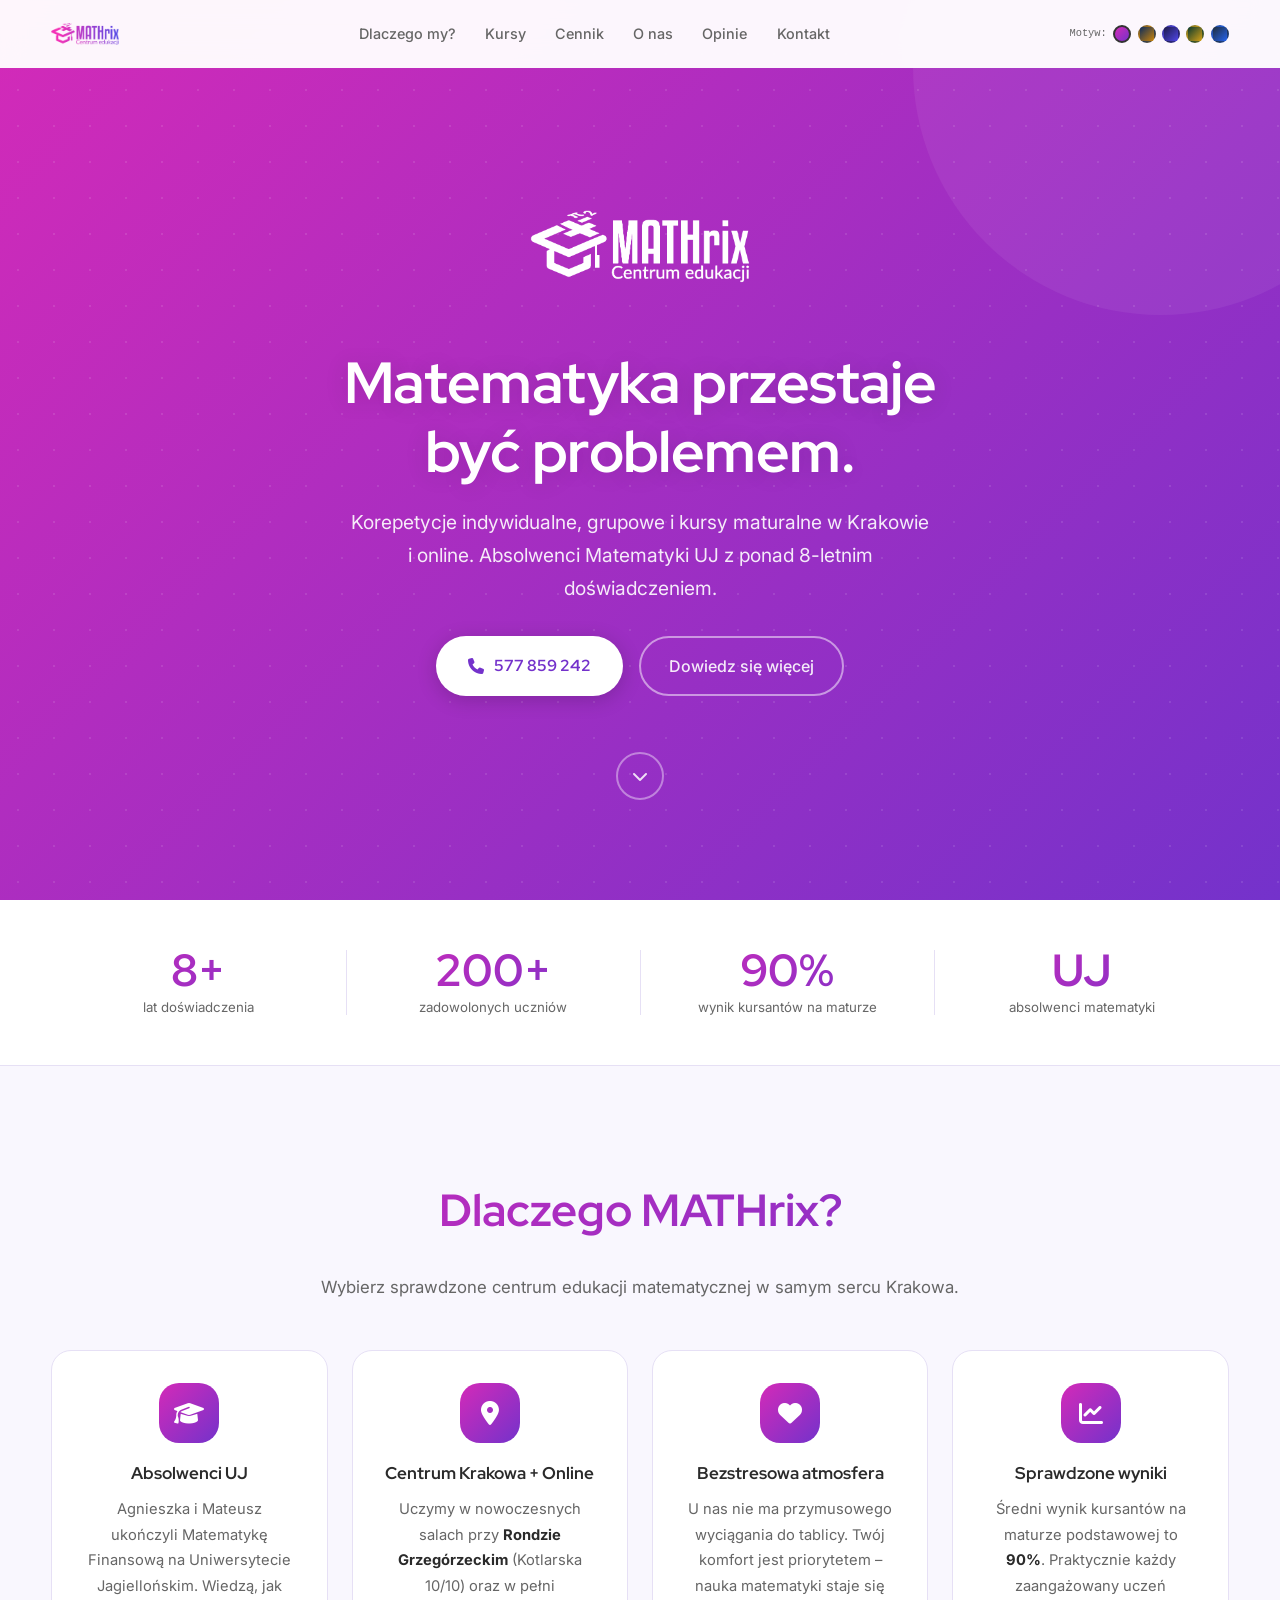
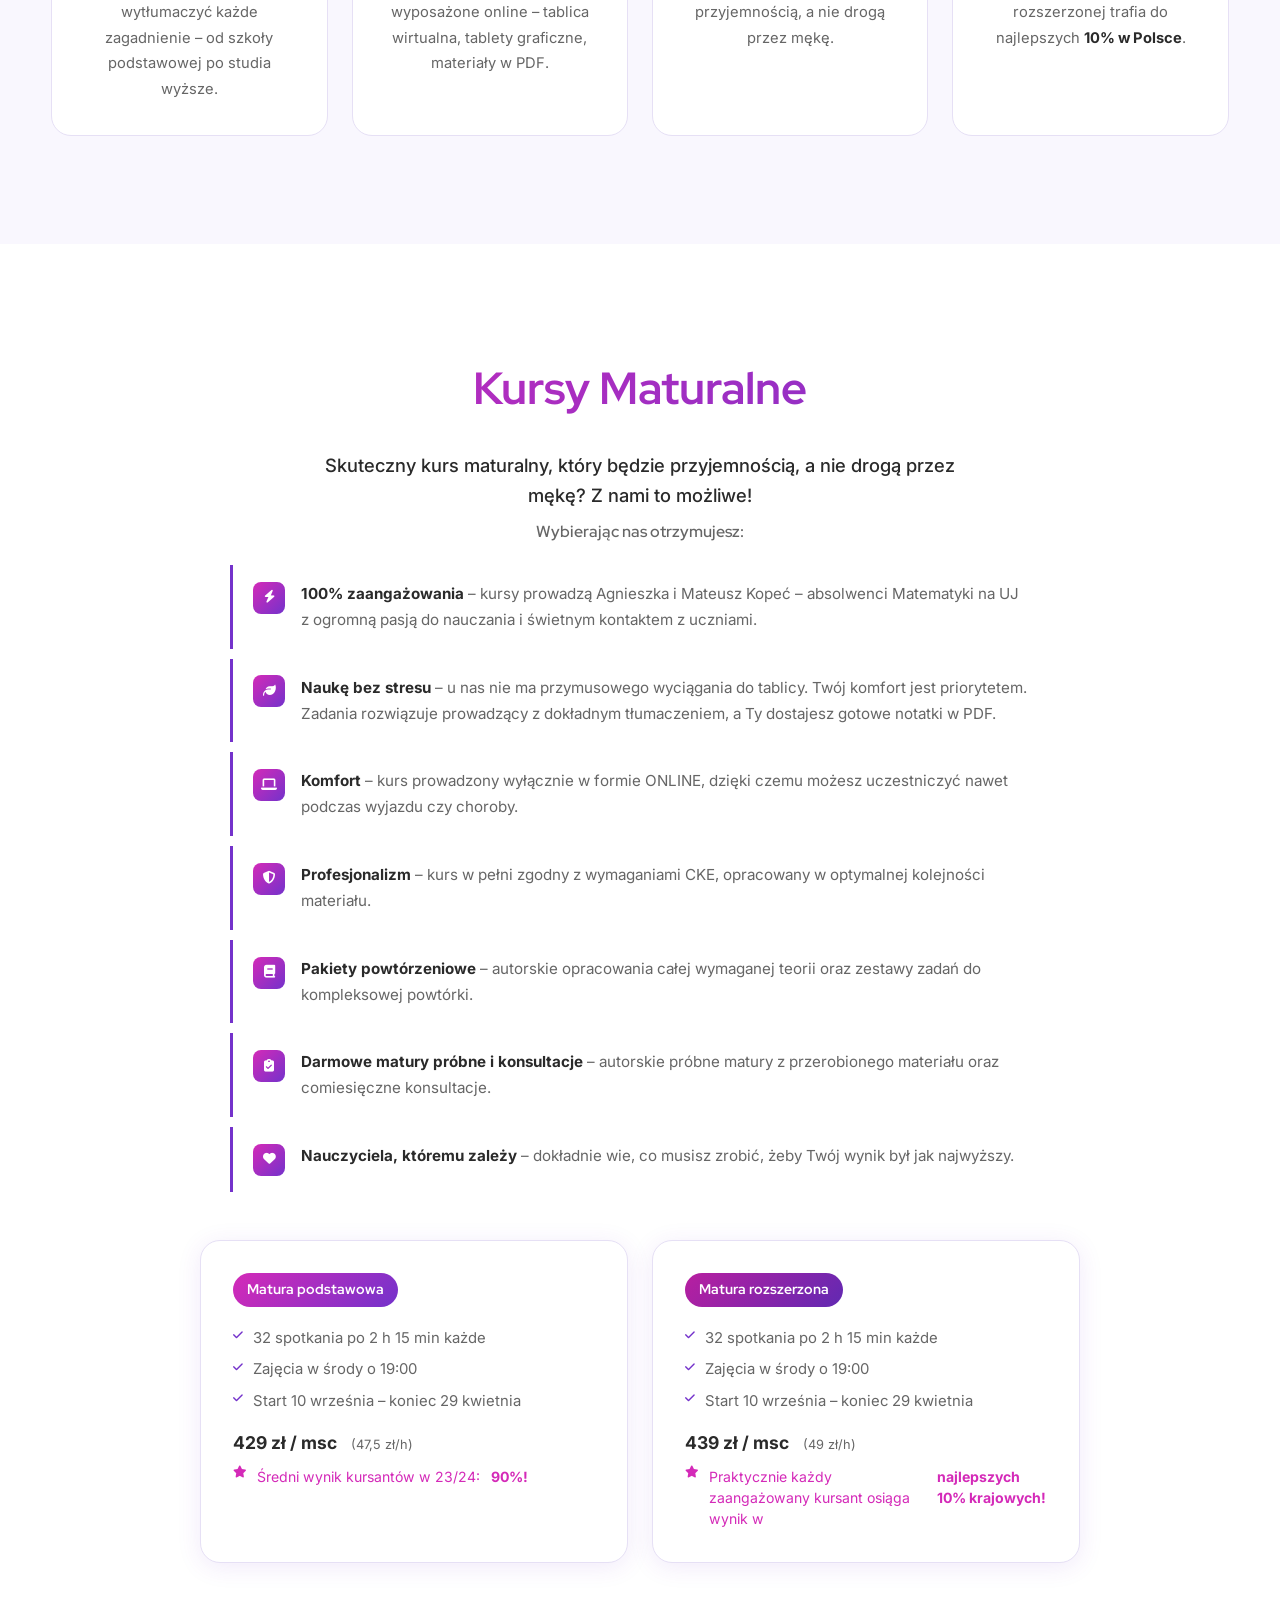
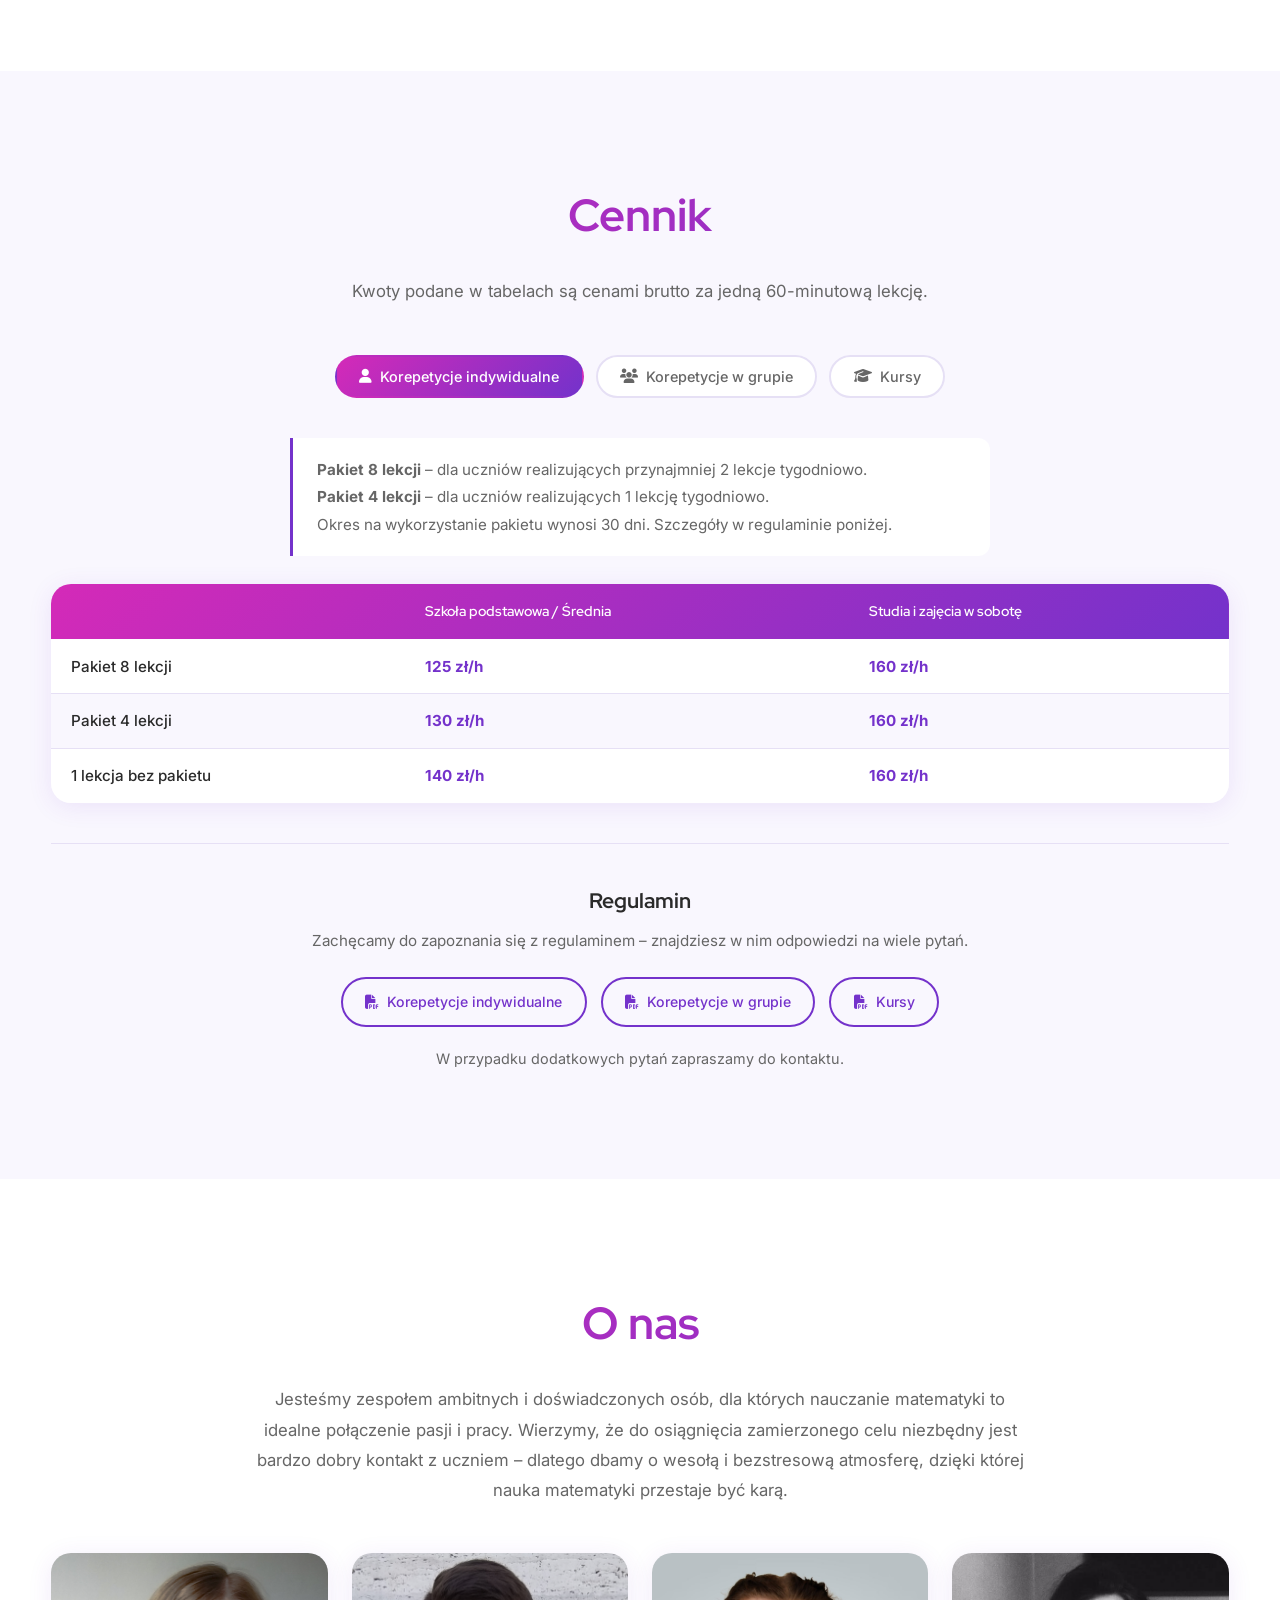
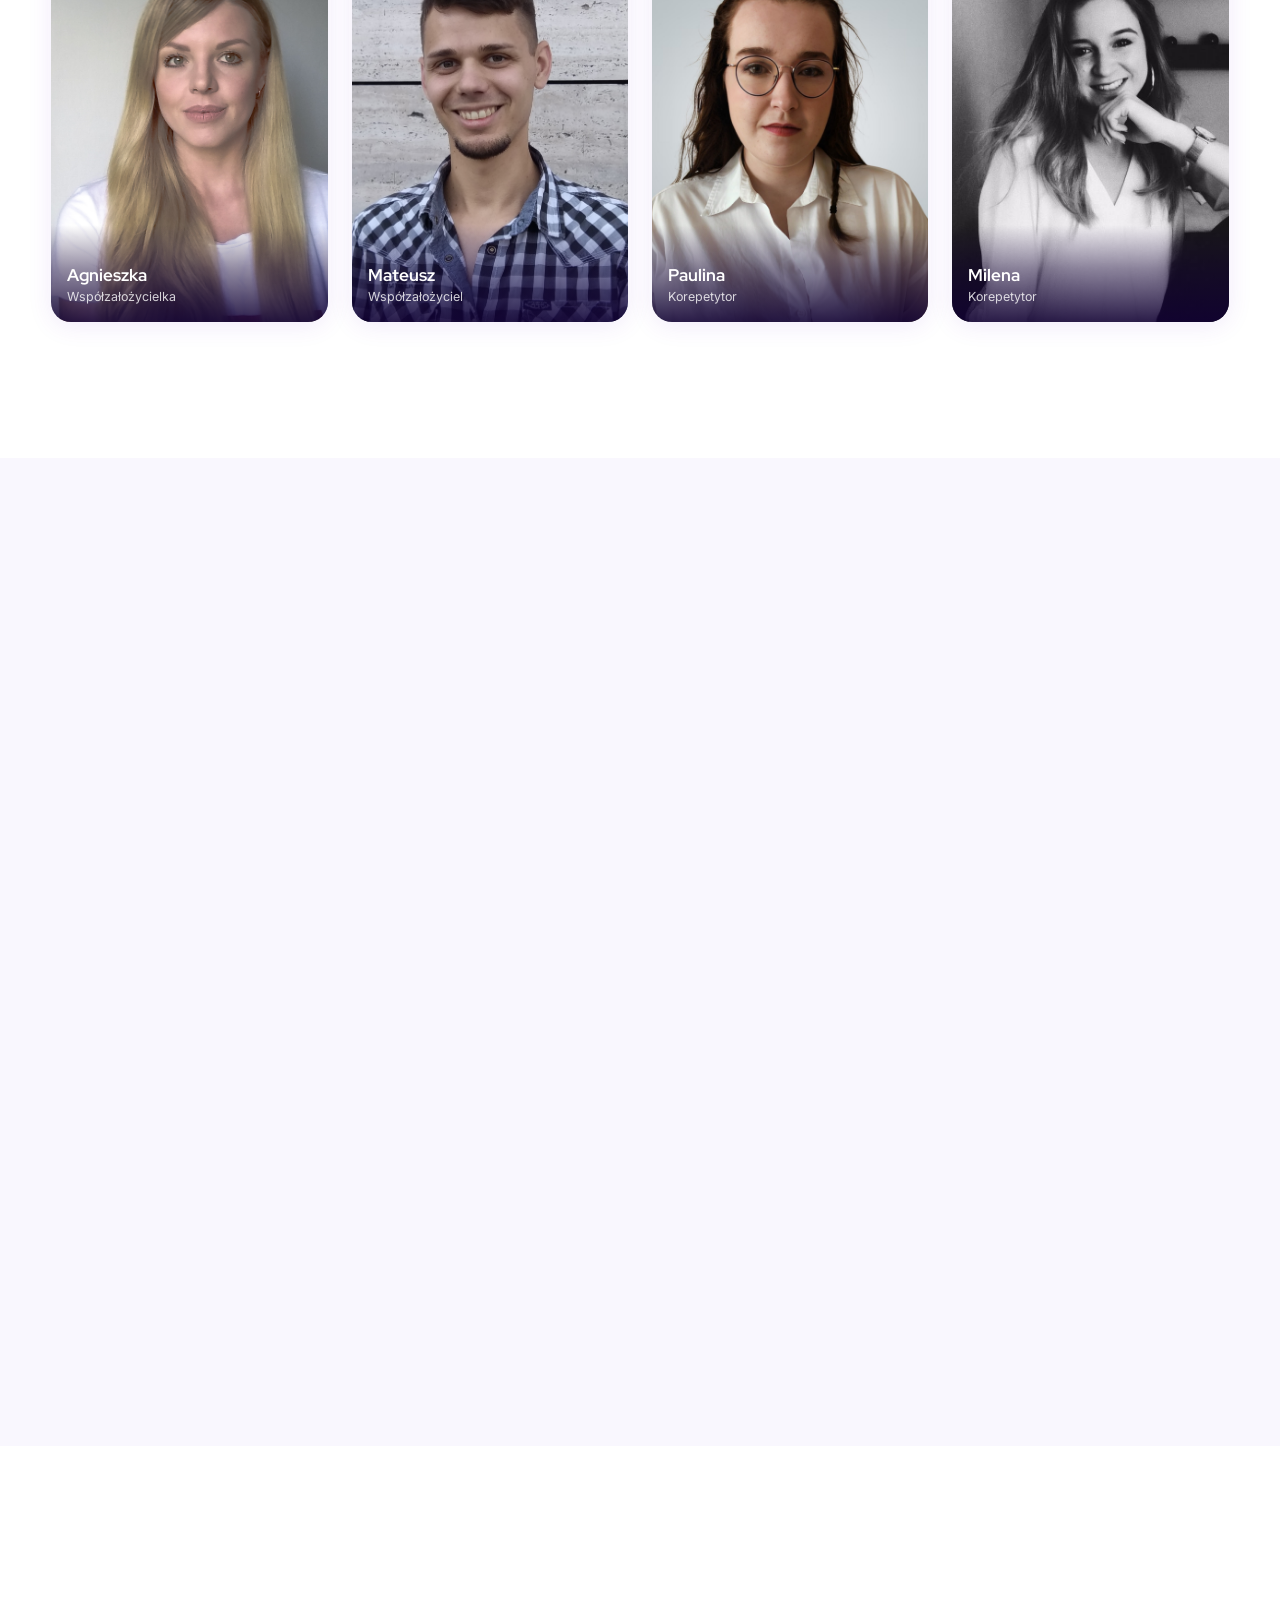
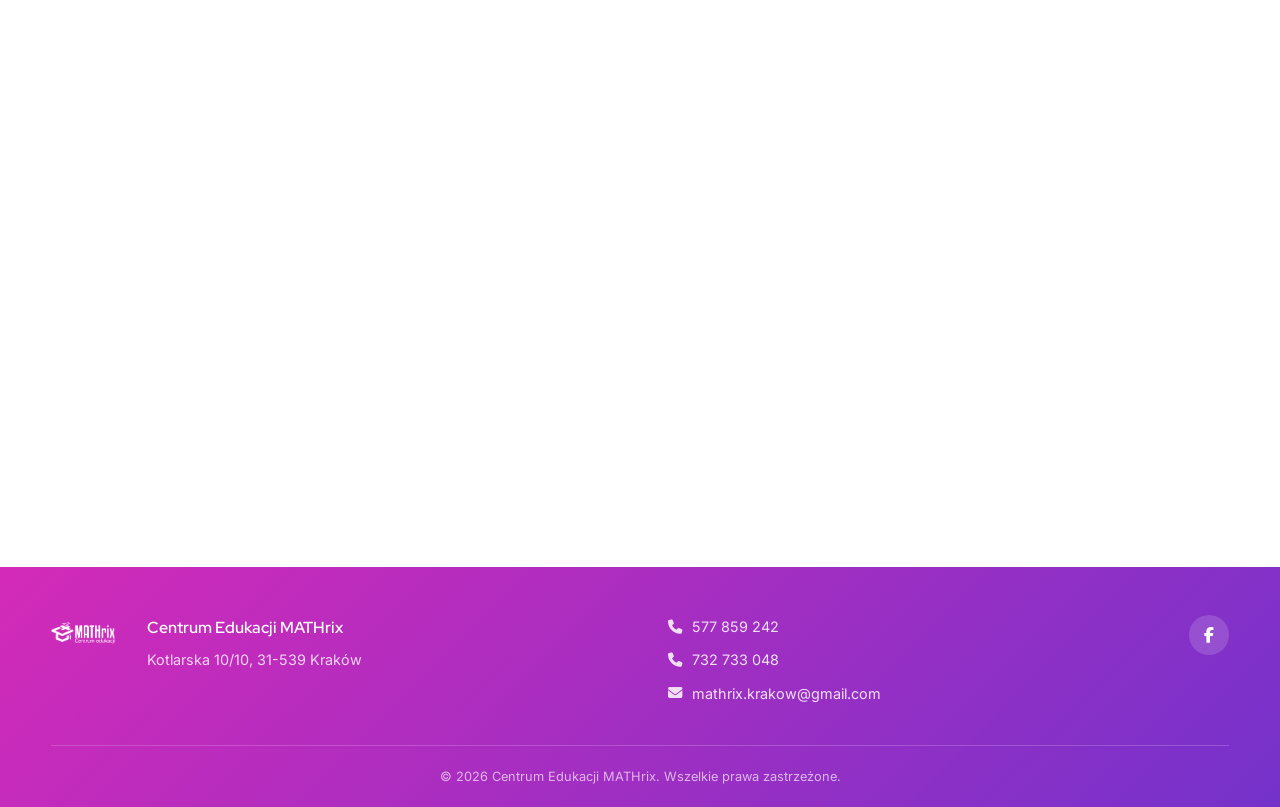
==== commit e3badea8: "Removed sticky contact." ====
--- a/index.html
+++ b/index.html
@@ -653,14 +653,6 @@
     </div>
   </footer>
 
-  <!-- ═══ MOBILE CTA ════════════════════════════════════════════════════ -->
-  <div class="mobile-cta" role="complementary" aria-label="Szybki kontakt">
-    <a href="tel:+48577859242" class="mobile-cta__link">
-      <i class="fa-solid fa-phone" aria-hidden="true"></i>
-      <span>Zadzwoń teraz &nbsp;·&nbsp; 577 859 242</span>
-    </a>
-  </div>
-
   <script src="assets/js/main.js"></script>
 </body>
 </html>
--- a/assets/css/style.css
+++ b/assets/css/style.css
@@ -1265,35 +1265,3 @@
 
 .footer__bottom p { font-size: 0.8rem; opacity: 0.65; }
 
-/* ── 15. MOBILE CTA ────────────────────────────────────── */
-.mobile-cta { display: none; }
-
-@media (max-width: 640px) {
-  .mobile-cta {
-    display: block;
-    position: fixed;
-    bottom: 0;
-    inset-inline: 0;
-    z-index: 300;
-    background: var(--grad);
-    padding: 0.875rem 1.25rem;
-    padding-bottom: calc(0.875rem + env(safe-area-inset-bottom, 0px));
-    box-shadow: 0 -4px 24px rgba(116, 50, 203, 0.28);
-  }
-
-  body { padding-bottom: 56px; }
-}
-
-.mobile-cta__link {
-  display: flex;
-  align-items: center;
-  justify-content: center;
-  gap: 0.75rem;
-  color: white;
-  font-family: var(--font-head);
-  font-weight: 700;
-  font-size: 1rem;
-  letter-spacing: 0.01em;
-}
-
-.mobile-cta__link i { font-size: 1.1rem; }
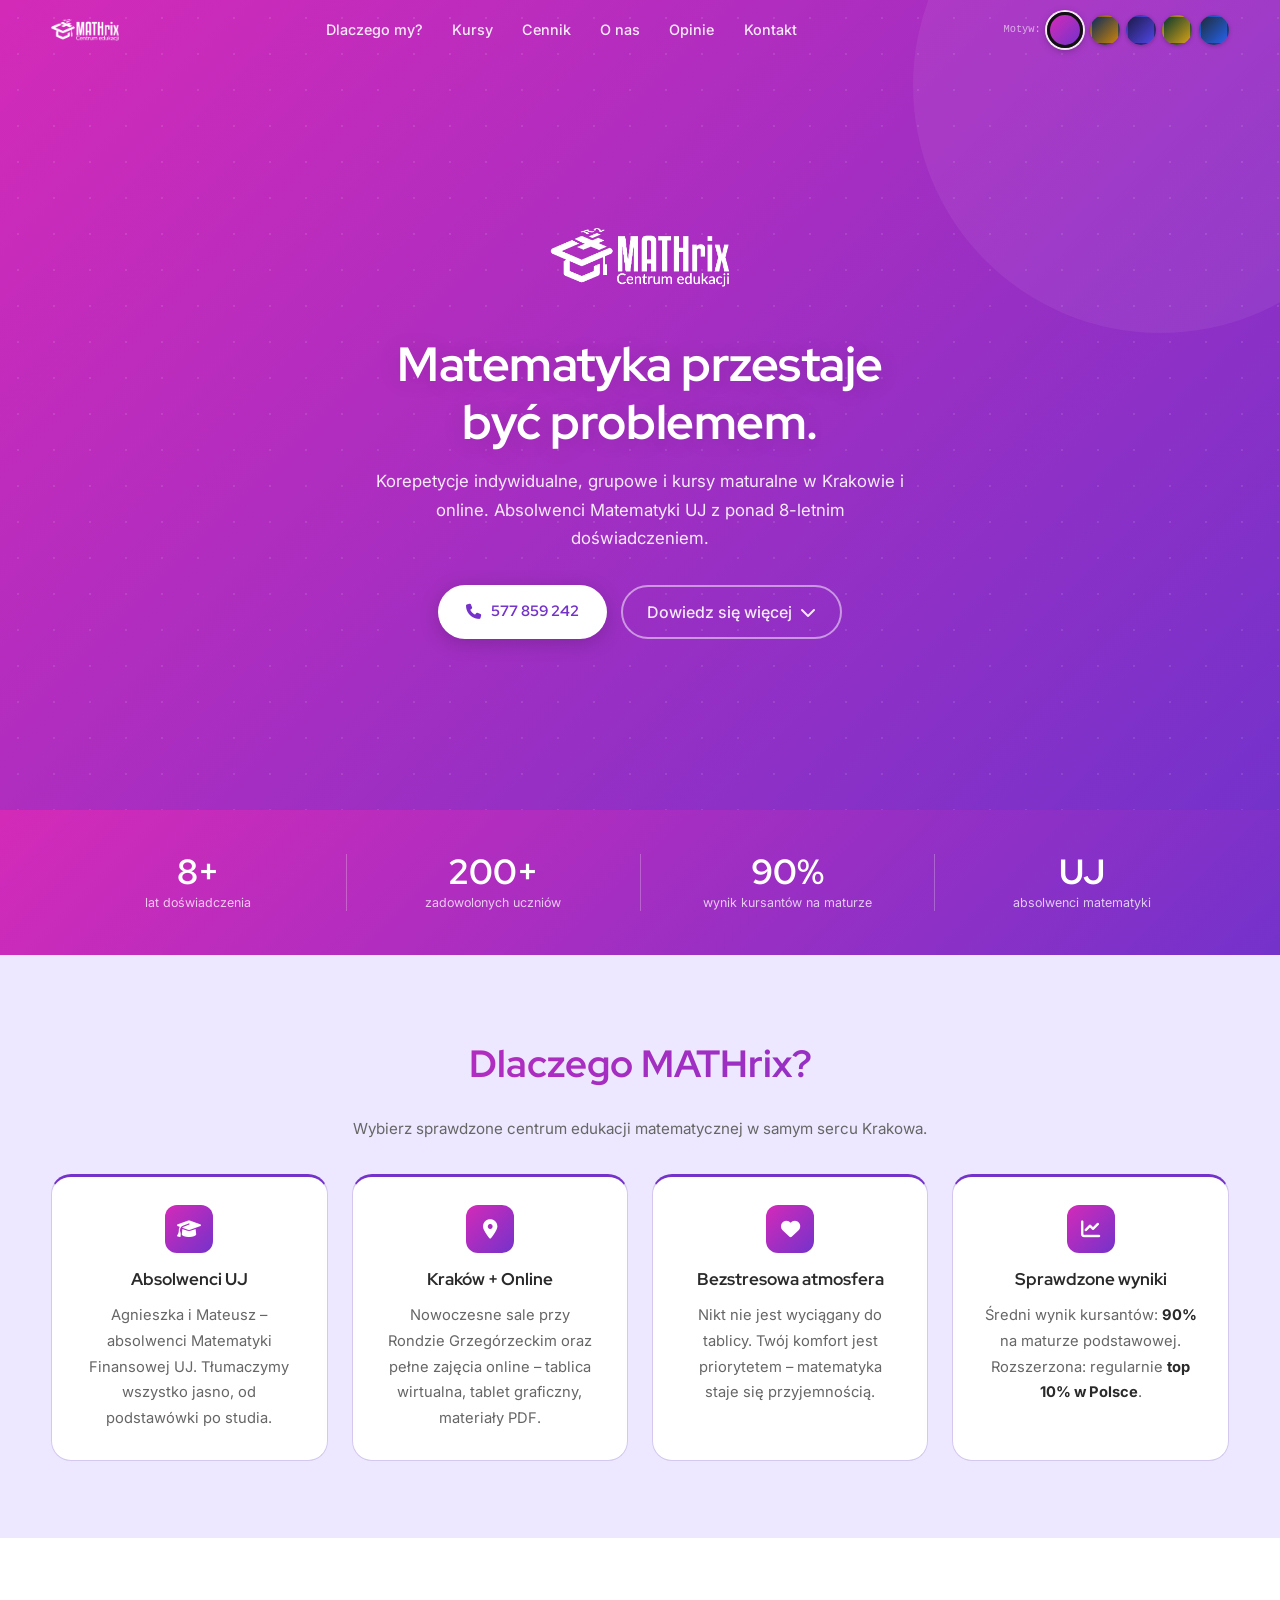
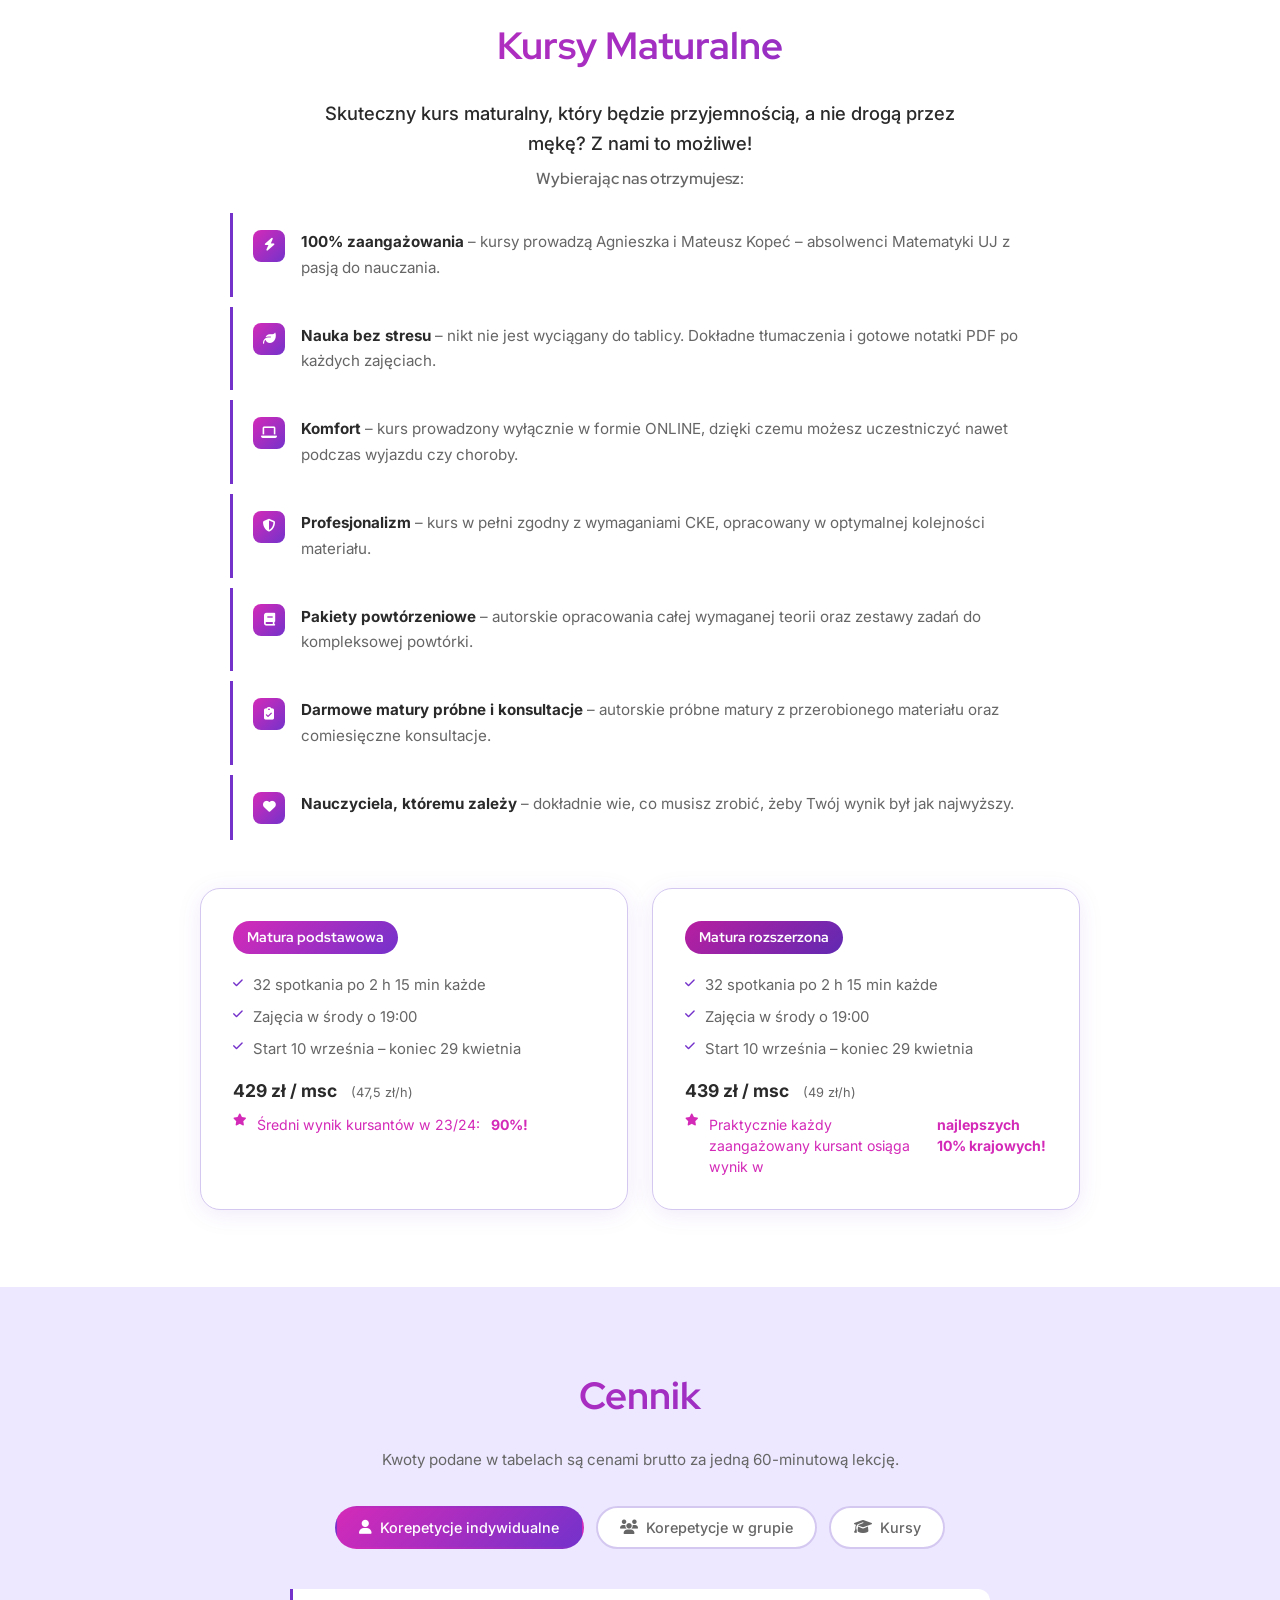
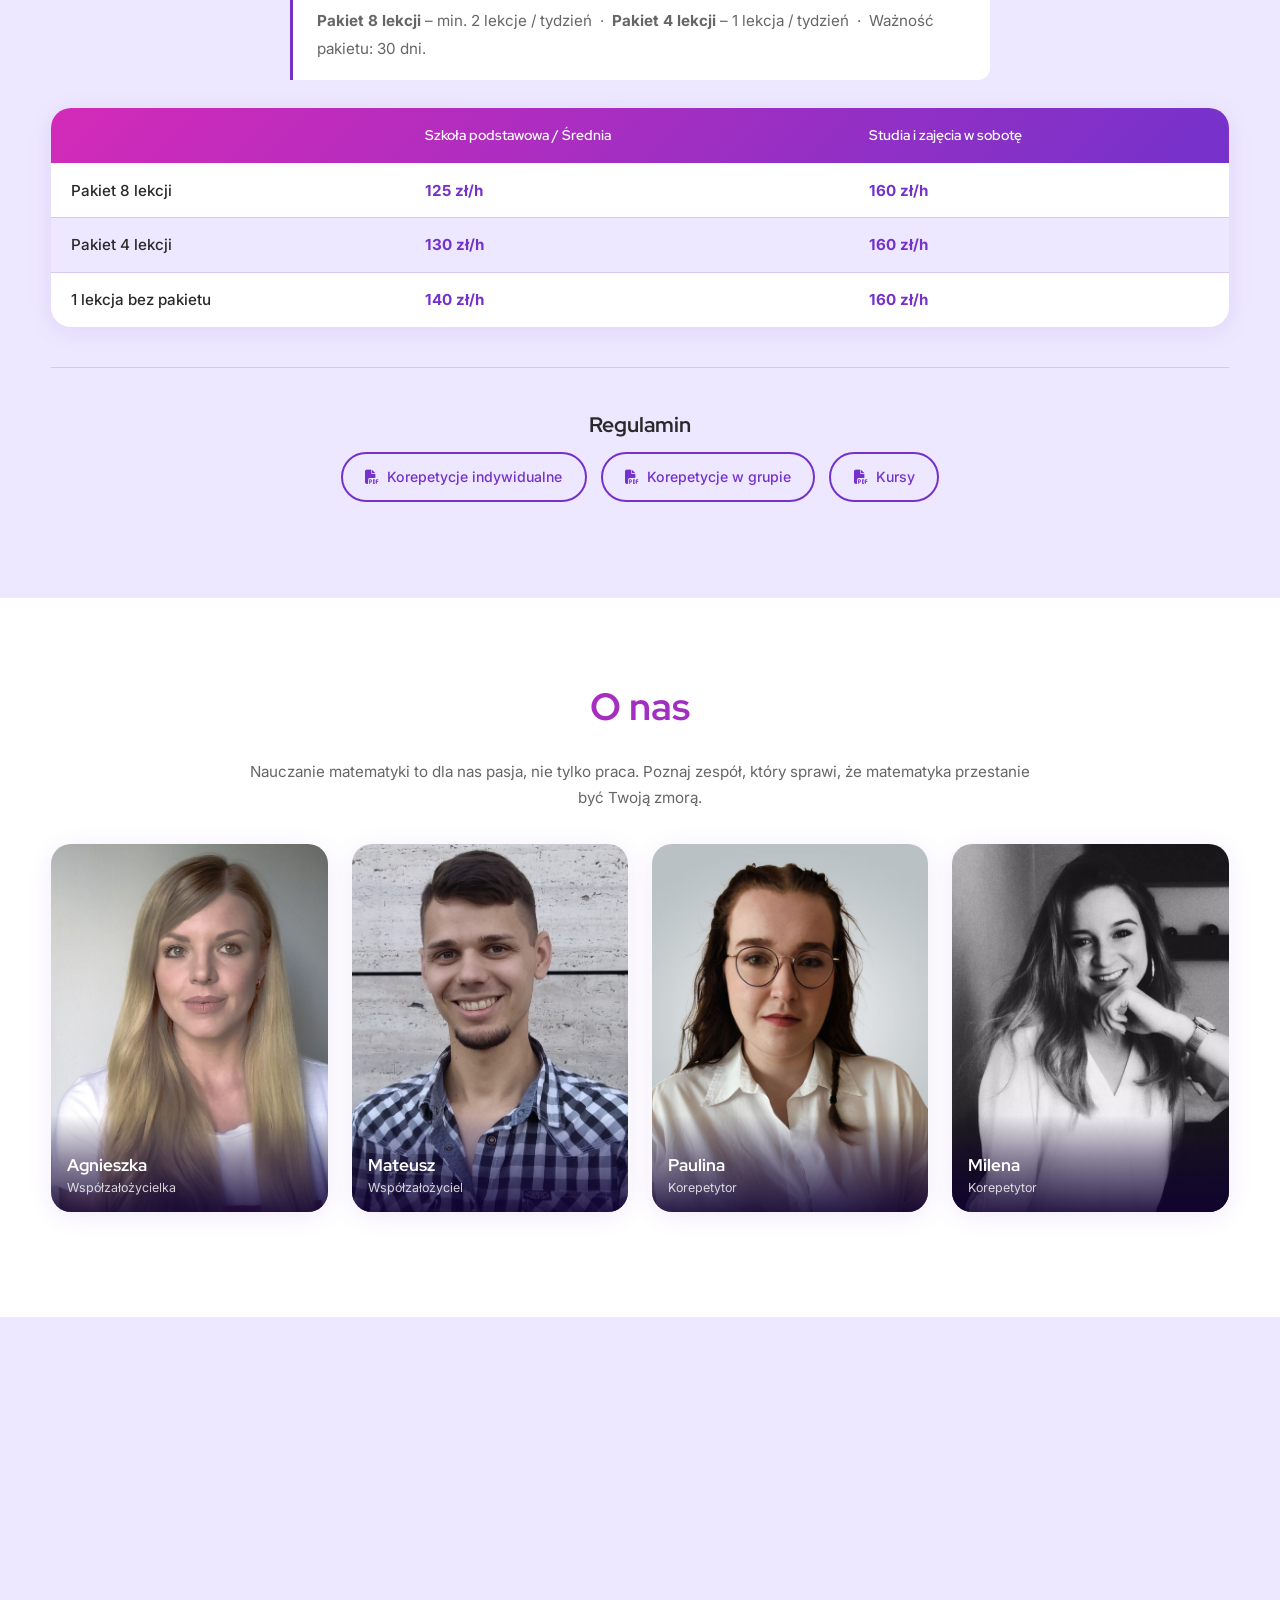
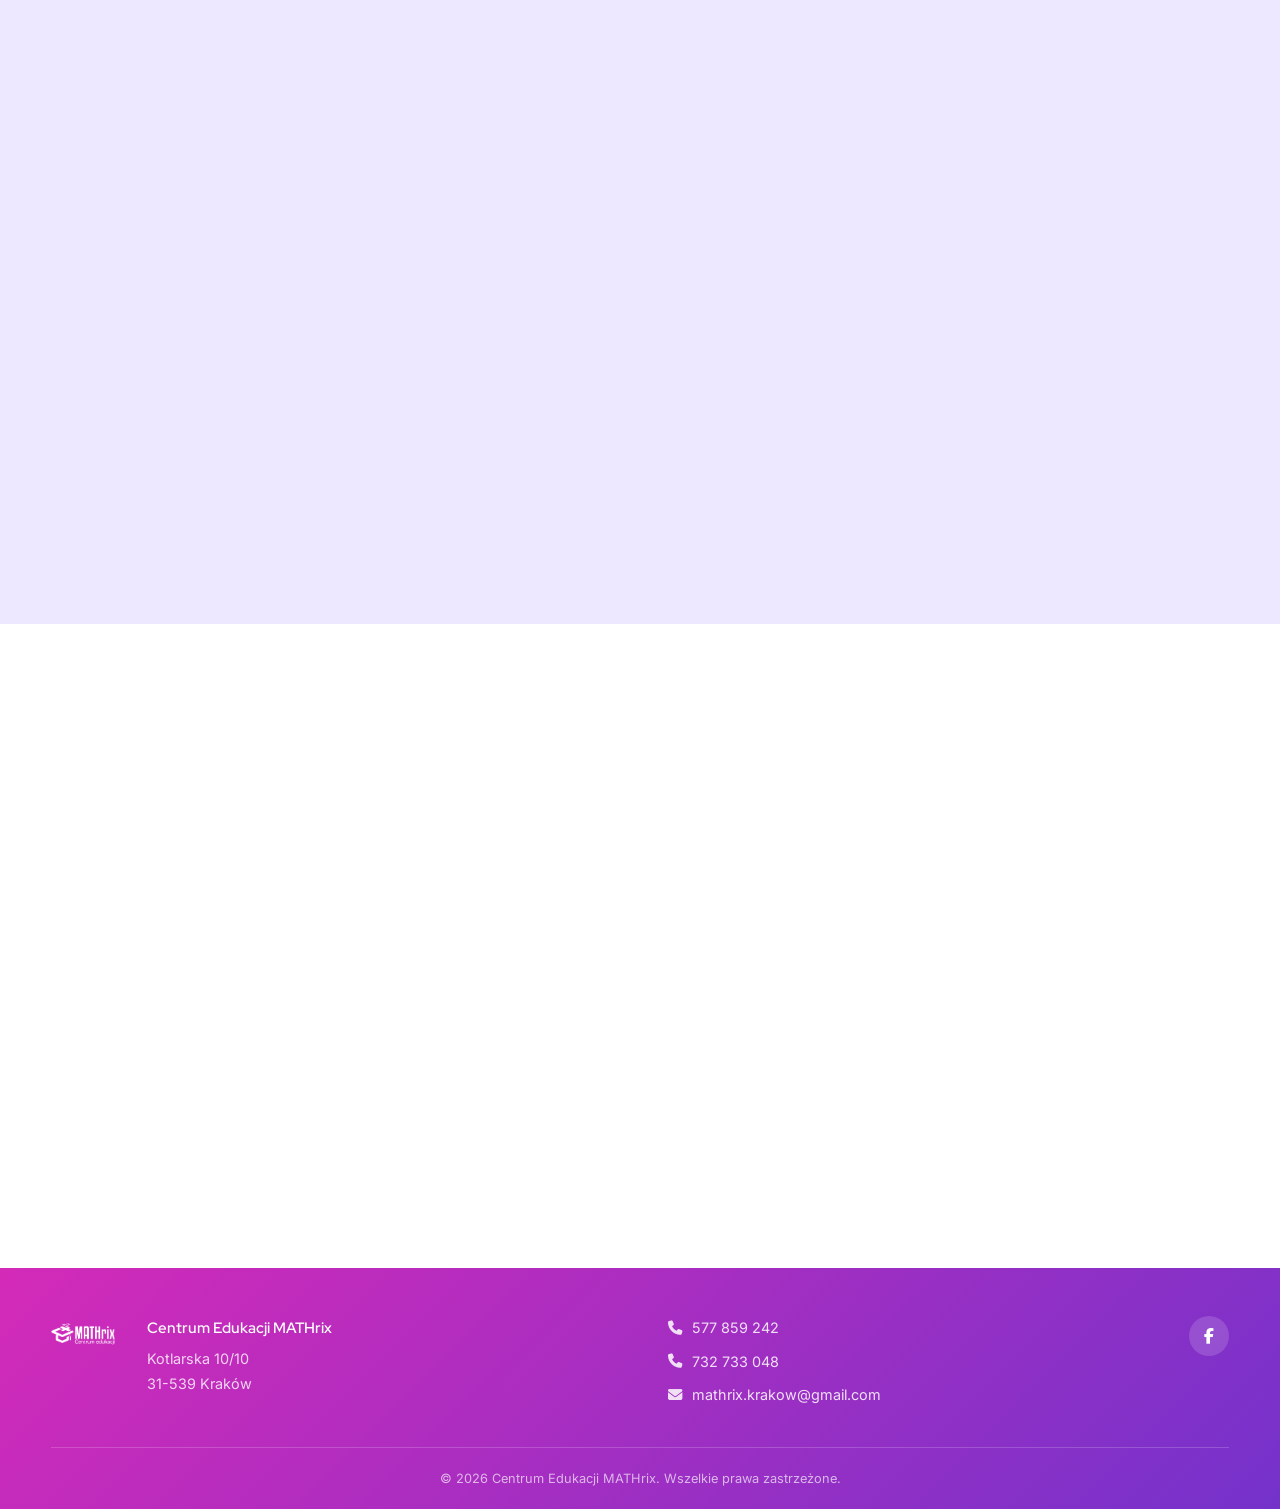
==== commit 42bbbb39: "Improved design." ====
--- a/index.html
+++ b/index.html
@@ -32,12 +32,17 @@
       </a>
       <nav class="nav" id="nav" aria-label="Menu główne">
         <ul class="nav__list">
-          <li><a href="#dlaczego" class="nav__link">Dlaczego my?</a></li>
-          <li><a href="#kursy"   class="nav__link">Kursy</a></li>
-          <li><a href="#cennik"  class="nav__link">Cennik</a></li>
-          <li><a href="#zespol"  class="nav__link">O nas</a></li>
-          <li><a href="#opinie"  class="nav__link">Opinie</a></li>
-          <li><a href="#kontakt" class="nav__link">Kontakt</a></li>
+          <li><a href="#dlaczego" class="nav__link"><i class="fa-solid fa-graduation-cap" aria-hidden="true"></i> Dlaczego my?</a></li>
+          <li><a href="#kursy"   class="nav__link"><i class="fa-solid fa-book-open"      aria-hidden="true"></i> Kursy</a></li>
+          <li><a href="#cennik"  class="nav__link"><i class="fa-solid fa-tag"            aria-hidden="true"></i> Cennik</a></li>
+          <li><a href="#zespol"  class="nav__link"><i class="fa-solid fa-users"          aria-hidden="true"></i> O nas</a></li>
+          <li><a href="#opinie"  class="nav__link"><i class="fa-solid fa-star"           aria-hidden="true"></i> Opinie</a></li>
+          <li><a href="#kontakt" class="nav__link"><i class="fa-solid fa-location-dot"   aria-hidden="true"></i> Kontakt</a></li>
+          <li class="nav__item--cta">
+            <a href="tel:+48577859242" class="nav__link nav__link--phone">
+              <i class="fa-solid fa-phone" aria-hidden="true"></i> 577 859 242
+            </a>
+          </li>
         </ul>
       </nav>
       <!-- DEV: theme switcher (usunąć przed produkcją) -->
@@ -80,11 +85,10 @@
             <span class="hero__btn-mobile">Zadzwoń teraz</span>
             <span class="hero__btn-desktop">577 859 242</span>
           </a>
-          <a href="#dlaczego" class="hero__link">Dowiedz się więcej</a>
-        </div>
-        <a href="#dlaczego" class="hero__arrow" aria-label="Przejdź dalej">
-          <i class="fa-solid fa-chevron-down" aria-hidden="true"></i>
-        </a>
+          <a href="#dlaczego" class="hero__link">
+            Dowiedz się więcej <i class="fa-solid fa-chevron-down" aria-hidden="true"></i>
+          </a>
+        </div>
       </div>
     </section>
 
@@ -122,15 +126,15 @@
               <i class="fa-solid fa-graduation-cap"></i>
             </div>
             <h3>Absolwenci UJ</h3>
-            <p>Agnieszka i Mateusz ukończyli Matematykę Finansową na Uniwersytecie Jagiellońskim. Wiedzą, jak wytłumaczyć każde zagadnienie – od szkoły podstawowej po studia wyższe.</p>
+            <p>Agnieszka i Mateusz – absolwenci Matematyki Finansowej UJ. Tłumaczymy wszystko jasno, od podstawówki po studia.</p>
           </div>
 
           <div class="dlaczego__card">
             <div class="dlaczego__icon" aria-hidden="true">
               <i class="fa-solid fa-location-dot"></i>
             </div>
-            <h3>Centrum Krakowa + Online</h3>
-            <p>Uczymy w nowoczesnych salach przy <strong>Rondzie Grzegórzeckim</strong> (Kotlarska 10/10) oraz w pełni wyposażone online – tablica wirtualna, tablety graficzne, materiały w PDF.</p>
+            <h3>Kraków + Online</h3>
+            <p>Nowoczesne sale przy Rondzie Grzegórzeckim oraz pełne zajęcia online – tablica wirtualna, tablet graficzny, materiały PDF.</p>
           </div>
 
           <div class="dlaczego__card">
@@ -138,7 +142,7 @@
               <i class="fa-solid fa-heart"></i>
             </div>
             <h3>Bezstresowa atmosfera</h3>
-            <p>U nas nie ma przymusowego wyciągania do tablicy. Twój komfort jest priorytetem – nauka matematyki staje się przyjemnością, a nie drogą przez mękę.</p>
+            <p>Nikt nie jest wyciągany do tablicy. Twój komfort jest priorytetem – matematyka staje się przyjemnością.</p>
           </div>
 
           <div class="dlaczego__card">
@@ -146,7 +150,7 @@
               <i class="fa-solid fa-chart-line"></i>
             </div>
             <h3>Sprawdzone wyniki</h3>
-            <p>Średni wynik kursantów na maturze podstawowej to <strong>90%</strong>. Praktycznie każdy zaangażowany uczeń rozszerzonej trafia do najlepszych <strong>10% w Polsce</strong>.</p>
+            <p>Średni wynik kursantów: <strong>90%</strong> na maturze podstawowej. Rozszerzona: regularnie <strong>top 10% w Polsce</strong>.</p>
           </div>
 
         </div>
@@ -166,11 +170,11 @@
           <ul class="kursy__list">
             <li>
               <span class="kursy__bullet" aria-hidden="true"><i class="fa-solid fa-bolt"></i></span>
-              <div><strong>100% zaangażowania</strong> – kursy prowadzą Agnieszka i Mateusz Kopeć – absolwenci Matematyki na UJ z ogromną pasją do nauczania i świetnym kontaktem z uczniami.</div>
+              <div><strong>100% zaangażowania</strong> – kursy prowadzą Agnieszka i Mateusz Kopeć – absolwenci Matematyki UJ z pasją do nauczania.</div>
             </li>
             <li>
               <span class="kursy__bullet" aria-hidden="true"><i class="fa-solid fa-leaf"></i></span>
-              <div><strong>Naukę bez stresu</strong> – u nas nie ma przymusowego wyciągania do tablicy. Twój komfort jest priorytetem. Zadania rozwiązuje prowadzący z dokładnym tłumaczeniem, a Ty dostajesz gotowe notatki w PDF.</div>
+              <div><strong>Nauka bez stresu</strong> – nikt nie jest wyciągany do tablicy. Dokładne tłumaczenia i gotowe notatki PDF po każdych zajęciach.</div>
             </li>
             <li>
               <span class="kursy__bullet" aria-hidden="true"><i class="fa-solid fa-laptop"></i></span>
@@ -244,9 +248,9 @@
         <!-- Panel 1 – indywidualne -->
         <div class="tab-panel active" id="tab-panel-1" role="tabpanel" aria-labelledby="tab-btn-1">
           <p class="tab-note">
-            <strong>Pakiet 8 lekcji</strong> – dla uczniów realizujących przynajmniej 2 lekcje tygodniowo.<br>
-            <strong>Pakiet 4 lekcji</strong> – dla uczniów realizujących 1 lekcję tygodniowo.<br>
-            Okres na wykorzystanie pakietu wynosi 30 dni. Szczegóły w regulaminie poniżej.
+            <strong>Pakiet 8 lekcji</strong> – min. 2 lekcje / tydzień &nbsp;·&nbsp;
+            <strong>Pakiet 4 lekcji</strong> – 1 lekcja / tydzień &nbsp;·&nbsp;
+            Ważność pakietu: 30 dni.
           </p>
           <div class="price-table-wrap">
             <table class="price-table">
@@ -280,10 +284,7 @@
 
         <!-- Panel 2 – grupowe -->
         <div class="tab-panel" id="tab-panel-2" role="tabpanel" aria-labelledby="tab-btn-2" hidden>
-          <p class="tab-note">
-            Zajęcia grupowe przeznaczone są dla grupy uczniów przerabiających ten sam materiał.
-            Spotkania odbywają się w naszym lokalu lub online. Grupa może liczyć od 2 do 8 uczniów.
-          </p>
+          <p class="tab-note">Grupy 2–8 uczniów w tym samym materiale. Zajęcia stacjonarnie lub online.</p>
           <div class="price-table-wrap">
             <table class="price-table">
               <thead>
@@ -311,10 +312,7 @@
 
         <!-- Panel 3 – kursy -->
         <div class="tab-panel" id="tab-panel-3" role="tabpanel" aria-labelledby="tab-btn-3" hidden>
-          <p class="tab-note">
-            Nasze kursy to zajęcia w grupach od 4 do 8 osób, przygotowujące do matury. Opracowane
-            w oparciu o wieloletnie doświadczenie, w pełni zgodne z aktualnymi wymaganiami CKE.
-          </p>
+          <p class="tab-note">Grupy 4–8 osób, zgodne z wymaganiami CKE. Przygotowanie do matury podstawowej i rozszerzonej.</p>
           <div class="price-table-wrap">
             <table class="price-table">
               <thead>
@@ -340,7 +338,6 @@
         <!-- Regulamin -->
         <div class="regulamin reveal">
           <h3 class="regulamin__title">Regulamin</h3>
-          <p class="regulamin__desc">Zachęcamy do zapoznania się z regulaminem – znajdziesz w nim odpowiedzi na wiele pytań.</p>
           <div class="regulamin__links">
             <a href="assets/docs/regulamin-indywidualne.pdf" target="_blank" rel="noopener" class="regulamin__btn">
               <i class="fa-solid fa-file-pdf" aria-hidden="true"></i> Korepetycje indywidualne
@@ -352,7 +349,6 @@
               <i class="fa-solid fa-file-pdf" aria-hidden="true"></i> Kursy
             </a>
           </div>
-          <p class="regulamin__contact">W przypadku dodatkowych pytań zapraszamy do kontaktu.</p>
         </div>
 
       </div>
@@ -362,12 +358,7 @@
     <section class="section zespol" id="zespol">
       <div class="container">
         <h2 class="section__title reveal">O nas</h2>
-        <p class="section__lead reveal">
-          Jesteśmy zespołem ambitnych i doświadczonych osób, dla których nauczanie matematyki to
-          idealne połączenie pasji i pracy. Wierzymy, że do osiągnięcia zamierzonego celu niezbędny
-          jest bardzo dobry kontakt z uczniem – dlatego dbamy o wesołą i bezstresową atmosferę,
-          dzięki której nauka matematyki przestaje być karą.
-        </p>
+        <p class="section__lead reveal">Nauczanie matematyki to dla nas pasja, nie tylko praca. Poznaj zespół, który sprawi, że matematyka przestanie być Twoją zmorą.</p>
 
         <div class="team">
           <div class="team__grid reveal">
@@ -580,21 +571,38 @@
           <div class="kontakt__info reveal">
             <h3 class="kontakt__name">Centrum Edukacji MATHrix</h3>
             <ul class="kontakt__list">
-              <li>
+              <li class="kontakt__list-addr">
                 <i class="fa-solid fa-location-dot" aria-hidden="true"></i>
-                <address>Kotlarska 10/10, 31-539 Kraków</address>
+                <div class="kontakt__address">
+                  <span class="kontakt__street">
+                    <address>Kotlarska 10/10</address>
+                    <button class="copy-btn" data-copy="Kotlarska 10/10" title="Kopiuj ulicę" aria-label="Kopiuj ulicę">
+                      <i class="fa-regular fa-copy" aria-hidden="true"></i>
+                    </button>
+                  </span>
+                  <span class="kontakt__city">31-539 Kraków</span>
+                </div>
               </li>
               <li>
                 <i class="fa-solid fa-phone" aria-hidden="true"></i>
                 <a href="tel:+48577859242">577 859 242</a>
+                <button class="copy-btn" data-copy="577859242" title="Kopiuj numer" aria-label="Kopiuj numer">
+                  <i class="fa-regular fa-copy" aria-hidden="true"></i>
+                </button>
               </li>
               <li>
                 <i class="fa-solid fa-phone" aria-hidden="true"></i>
                 <a href="tel:+48732733048">732 733 048</a>
+                <button class="copy-btn" data-copy="732733048" title="Kopiuj numer" aria-label="Kopiuj numer">
+                  <i class="fa-regular fa-copy" aria-hidden="true"></i>
+                </button>
               </li>
               <li>
                 <i class="fa-solid fa-envelope" aria-hidden="true"></i>
                 <a href="mailto:mathrix.krakow@gmail.com">mathrix.krakow@gmail.com</a>
+                <button class="copy-btn" data-copy="mathrix.krakow@gmail.com" title="Kopiuj e-mail" aria-label="Kopiuj e-mail">
+                  <i class="fa-regular fa-copy" aria-hidden="true"></i>
+                </button>
               </li>
               <li>
                 <i class="fa-brands fa-facebook" aria-hidden="true"></i>
@@ -625,7 +633,7 @@
       </div>
       <div class="footer__details">
         <p class="footer__company">Centrum Edukacji MATHrix</p>
-        <address class="footer__address">Kotlarska 10/10, 31-539 Kraków</address>
+        <address class="footer__address">Kotlarska 10/10<br>31-539 Kraków</address>
       </div>
       <div class="footer__contact">
         <a href="tel:+48577859242" class="footer__link">
--- a/assets/css/style.css
+++ b/assets/css/style.css
@@ -19,15 +19,15 @@
   --text:        #2a2a2a;
   --text-muted:  #666;
   --bg:          #ffffff;
-  --bg-alt:      #f9f7fe;
-  --border:      #e6e0f5;
+  --bg-alt:      #ede8ff;
+  --border:      #d4c8f0;
 
   /* Typography */
   --font-head:   'Red Hat Display', sans-serif;
   --font-body:   'Inter', sans-serif;
 
   /* Layout */
-  --header-h:    68px;
+  --header-h:    60px;
   --container:   1200px;
 
   /* Tokens */
@@ -46,8 +46,8 @@
   --purple-dark: #0a2048;
   --grad:        linear-gradient(135deg, #0a1f3f, #163468);
   --grad-hover:  linear-gradient(135deg, #0a2048, #0f2d5a);
-  --bg-alt:      #f0f4fb;
-  --border:      #c8d4e8;
+  --bg-alt:      #dce8f8;
+  --border:      #b0c8e4;
   --shadow:      0 4px 24px rgba(15, 45, 90, 0.10);
   --shadow-lg:   0 8px 48px rgba(15, 45, 90, 0.18);
 }
@@ -59,8 +59,8 @@
   --purple-dark: #3730a3;
   --grad:        linear-gradient(135deg, #1e1b4b, #312e81);
   --grad-hover:  linear-gradient(135deg, #312e81, #3730a3);
-  --bg-alt:      #f0f0ff;
-  --border:      #c7c7f0;
+  --bg-alt:      #e0dfff;
+  --border:      #b8b5f0;
   --shadow:      0 4px 24px rgba(79, 70, 229, 0.10);
   --shadow-lg:   0 8px 48px rgba(79, 70, 229, 0.18);
 }
@@ -72,8 +72,8 @@
   --purple-dark: #1d4ed8;
   --grad:        linear-gradient(135deg, #111f2e, #1e2d3d);
   --grad-hover:  linear-gradient(135deg, #0d1821, #1a2737);
-  --bg-alt:      #f0f4fb;
-  --border:      #c0cfe8;
+  --bg-alt:      #dce8f8;
+  --border:      #a8c0e0;
   --shadow:      0 4px 24px rgba(37, 99, 235, 0.10);
   --shadow-lg:   0 8px 48px rgba(37, 99, 235, 0.18);
 }
@@ -85,8 +85,8 @@
   --purple-dark: #082a20;
   --grad:        linear-gradient(135deg, #082a20, #0d3b2e);
   --grad-hover:  linear-gradient(135deg, #082a20, #0a3226);
-  --bg-alt:      #f0f7f4;
-  --border:      #b8d8cc;
+  --bg-alt:      #cde8dc;
+  --border:      #8ec8b0;
   --shadow:      0 4px 24px rgba(13, 59, 46, 0.10);
   --shadow-lg:   0 8px 48px rgba(13, 59, 46, 0.18);
 }
@@ -105,15 +105,20 @@
   white-space: nowrap;
 }
 .dev-themes__btn {
-  width: 18px; height: 18px;
+  width: 30px; height: 30px;
   border-radius: 50%;
   border: 2px solid transparent;
   cursor: pointer;
   flex-shrink: 0;
-  transition: border-color .15s, transform .15s;
-}
-.dev-themes__btn.active { border-color: #333; }
-.dev-themes__btn:hover  { transform: scale(1.2); }
+  transition: width .2s, height .2s, border-color .2s, box-shadow .2s;
+  box-shadow: 0 1px 4px rgba(0,0,0,.25);
+}
+.dev-themes__btn.active {
+  width: 36px; height: 36px;
+  border: 3px solid #111;
+  box-shadow: 0 0 0 2px rgba(255,255,255,.9), 0 2px 8px rgba(0,0,0,.35);
+}
+.dev-themes__btn:not(.active):hover { transform: scale(1.15); }
 
 @media (max-width: 820px) {
   .dev-themes__label { display: none; }
@@ -133,7 +138,7 @@
 
 body {
   font-family: var(--font-body);
-  font-size: 1rem;
+  font-size: 15px;
   line-height: 1.65;
   color: var(--text);
   background: var(--bg);
@@ -168,15 +173,15 @@
 }
 
 .section {
-  padding-block: clamp(64px, 9vw, 108px);
+  padding-block: clamp(44px, 6vw, 80px);
 }
 
 .section__title {
   font-family: var(--font-head);
-  font-size: clamp(2rem, 4.5vw, 2.8rem);
+  font-size: clamp(1.5rem, 3.5vw, 2.4rem);
   font-weight: 700;
   text-align: center;
-  margin-bottom: 1.5rem;
+  margin-bottom: 1.25rem;
   background: var(--grad);
   -webkit-background-clip: text;
   -webkit-text-fill-color: transparent;
@@ -188,9 +193,9 @@
   margin-inline: auto;
   text-align: center;
   color: var(--text-muted);
-  font-size: 1.05rem;
-  line-height: 1.8;
-  margin-bottom: 3rem;
+  font-size: 0.95rem;
+  line-height: 1.75;
+  margin-bottom: 2rem;
 }
 
 /* Scroll-reveal */
@@ -211,17 +216,22 @@
   inset-inline: 0;
   z-index: 200;
   height: var(--header-h);
-  background: rgba(255, 255, 255, 0.96);
-  backdrop-filter: blur(12px);
-  -webkit-backdrop-filter: blur(12px);
+  background: transparent;
   border-bottom: 1px solid transparent;
-  transition: border-color var(--ease), box-shadow var(--ease);
+  transition: background var(--ease), border-color var(--ease), box-shadow var(--ease);
 }
 
 .header.scrolled {
+  background: var(--bg-alt);
   border-bottom-color: var(--border);
-  box-shadow: 0 2px 20px rgba(0, 0, 0, 0.06);
-}
+  box-shadow: 0 2px 20px rgba(0, 0, 0, 0.08);
+}
+
+/* Na górze (hero) – logo i linki białe */
+.header:not(.scrolled) .header__logo img { filter: brightness(0) invert(1); }
+.header:not(.scrolled) .nav__link        { color: rgba(255,255,255,0.9); }
+.header:not(.scrolled) .nav__link:hover  { color: white; background: rgba(255,255,255,0.12); }
+.header:not(.scrolled) .dev-themes__label { color: rgba(255,255,255,0.6); }
 
 .header__inner {
   height: 100%;
@@ -258,6 +268,8 @@
   color: var(--purple);
   background: var(--bg-alt);
 }
+.nav__item--cta { display: none; }  /* telefon CTA tylko na mobilce */
+.nav__link i { display: none; }     /* ikony tylko na mobilce */
 
 /* Hamburger */
 .nav-toggle {
@@ -267,18 +279,20 @@
   gap: 5px;
   width: 40px;
   height: 40px;
-  padding: 8px;
-  border-radius: 8px;
+  padding: 9px;
+  border-radius: 10px;
   flex-shrink: 0;
-  transition: background var(--ease);
-}
-
-.nav-toggle:hover { background: var(--bg-alt); }
+  background: var(--grad);
+  box-shadow: 0 2px 10px rgba(0,0,0,0.15);
+  transition: opacity var(--ease), box-shadow var(--ease);
+}
+
+.nav-toggle:hover { opacity: 0.88; box-shadow: 0 4px 16px rgba(0,0,0,0.22); }
 
 .nav-toggle span {
   display: block;
   height: 2px;
-  background: var(--text);
+  background: white;
   border-radius: 2px;
   transform-origin: center;
   transition: transform 0.28s ease, opacity 0.28s ease;
@@ -295,10 +309,10 @@
     position: fixed;
     inset-block-start: var(--header-h);
     inset-inline: 0;
-    background: white;
-    border-bottom: 1px solid var(--border);
-    box-shadow: 0 8px 32px rgba(0,0,0,0.08);
-    padding-block: 0.75rem;
+    background: var(--grad);
+    border-bottom: none;
+    box-shadow: 0 8px 32px rgba(0,0,0,0.22);
+    padding-block: 0.375rem 1rem;
     transform: translateY(-105%);
     opacity: 0;
     pointer-events: none;
@@ -313,13 +327,58 @@
   }
 
   .nav__list { flex-direction: column; align-items: stretch; gap: 0; }
-  .nav__link  { padding: 0.875rem 1.5rem; font-size: 1rem; border-radius: 0; }
+
+  .nav__link {
+    display: flex;
+    align-items: center;
+    gap: 0.75rem;
+    padding: 0.8rem 1.5rem;
+    font-size: 0.95rem;
+    border-radius: 0;
+    color: rgba(255,255,255,0.85);
+    border-bottom: 1px solid rgba(255,255,255,0.08);
+  }
+  .nav__link i {
+    display: inline-block;
+    width: 1.1em;
+    text-align: center;
+    font-size: 0.85em;
+    opacity: 0.7;
+    flex-shrink: 0;
+  }
+  .nav__link:hover {
+    color: white;
+    background: rgba(255,255,255,0.1);
+  }
+  .nav__link:hover i { opacity: 1; }
+
+  /* Telefon CTA na dole */
+  .nav__item--cta { margin-top: 0.5rem; }
+  .nav__link--phone {
+    margin: 0.5rem 1rem;
+    padding: 0.7rem 1.25rem;
+    background: rgba(255,255,255,0.15);
+    border: 1px solid rgba(255,255,255,0.25);
+    border-radius: 50px;
+    color: white !important;
+    font-family: var(--font-head);
+    font-weight: 700;
+    justify-content: center;
+    font-size: 0.95rem;
+    border-bottom: none !important;
+  }
+  .nav__link--phone:hover {
+    background: rgba(255,255,255,0.25) !important;
+  }
+  .nav__link--phone i { opacity: 1 !important; }
+
+  .nav__item--cta { display: list-item; }
 }
 
 /* ── 6. HERO ───────────────────────────────────────────── */
 .hero {
-  min-height: 100svh;
-  min-height: 100vh;
+  min-height: 90vh;
+  min-height: 90svh;
   background: var(--grad);
   display: flex;
   align-items: center;
@@ -356,29 +415,29 @@
   z-index: 1;
   text-align: center;
   color: white;
-  padding-block: 5rem 4rem;
+  padding-block: 3.5rem 3rem;
 }
 
 .hero__logo {
-  max-width: 220px;
+  max-width: 180px;
   margin-inline: auto;
-  margin-bottom: 2.5rem;
+  margin-bottom: 1.75rem;
 }
 
 .hero__title {
   font-family: var(--font-head);
-  font-size: clamp(2rem, 5.5vw, 3.6rem);
+  font-size: clamp(1.75rem, 4.5vw, 3rem);
   font-weight: 700;
   line-height: 1.2;
   letter-spacing: -0.01em;
-  margin-bottom: 1.25rem;
+  margin-bottom: 1rem;
   text-shadow: 0 2px 24px rgba(0,0,0,0.12);
 }
 
 .hero__subtitle {
-  font-size: clamp(1rem, 2.2vw, 1.2rem);
+  font-size: clamp(0.875rem, 1.8vw, 1.05rem);
   opacity: 0.9;
-  max-width: 580px;
+  max-width: 540px;
   margin-inline: auto;
   margin-bottom: 2rem;
   line-height: 1.7;
@@ -386,22 +445,22 @@
 
 .hero__actions {
   display: flex;
-  gap: 1rem;
+  gap: 0.875rem;
   justify-content: center;
   flex-wrap: wrap;
-  margin-bottom: 3.5rem;
+  margin-bottom: 2rem;
 }
 
 .hero__btn {
   display: inline-flex;
   align-items: center;
-  gap: 0.65rem;
-  padding: 0.9rem 2rem;
+  gap: 0.6rem;
+  padding: 0.75rem 1.75rem;
   background: white;
   color: var(--purple);
   font-family: var(--font-head);
   font-weight: 700;
-  font-size: 1rem;
+  font-size: 0.95rem;
   border-radius: 50px;
   box-shadow: 0 4px 20px rgba(0, 0, 0, 0.18);
   transition: transform var(--ease), box-shadow var(--ease);
@@ -425,7 +484,7 @@
   display: inline-flex;
   align-items: center;
   gap: 0.5rem;
-  padding: 0.9rem 1.75rem;
+  padding: 0.75rem 1.5rem;
   border: 2px solid rgba(255, 255, 255, 0.5);
   border-radius: 50px;
   color: rgba(255, 255, 255, 0.9);
@@ -441,25 +500,6 @@
   background: rgba(255, 255, 255, 0.12);
 }
 
-.hero__arrow {
-  display: inline-flex;
-  align-items: center;
-  justify-content: center;
-  width: 48px;
-  height: 48px;
-  border: 2px solid rgba(255,255,255,0.4);
-  border-radius: 50%;
-  color: rgba(255,255,255,0.85);
-  font-size: 1rem;
-  animation: bob 2.4s ease-in-out infinite;
-  transition: border-color var(--ease), background var(--ease);
-}
-
-.hero__arrow:hover {
-  border-color: white;
-  background: rgba(255,255,255,0.18);
-  color: white;
-}
 
 @keyframes bob {
   0%, 100% { transform: translateY(0); }
@@ -468,9 +508,8 @@
 
 /* ── 7. STATS STRIP ────────────────────────────────────── */
 .stats {
-  background: var(--bg);
-  border-bottom: 1px solid var(--border);
-  padding-block: 2.25rem;
+  background: var(--grad);
+  padding-block: 2rem;
 }
 
 .stats__grid {
@@ -495,7 +534,7 @@
   top: 15%;
   bottom: 15%;
   width: 1px;
-  background: var(--border);
+  background: rgba(255,255,255,0.25);
 }
 
 @media (max-width: 600px) {
@@ -506,20 +545,17 @@
 .stats__number {
   display: block;
   font-family: var(--font-head);
-  font-size: clamp(2rem, 4.5vw, 2.8rem);
+  font-size: clamp(1.5rem, 3.5vw, 2.2rem);
   font-weight: 700;
   line-height: 1;
-  margin-bottom: 0.35rem;
-  background: var(--grad);
-  -webkit-background-clip: text;
-  -webkit-text-fill-color: transparent;
-  background-clip: text;
+  margin-bottom: 0.3rem;
+  color: white;
 }
 
 .stats__label {
   display: block;
-  font-size: 0.83rem;
-  color: var(--text-muted);
+  font-size: 0.78rem;
+  color: rgba(255,255,255,0.75);
   line-height: 1.4;
 }
 
@@ -543,8 +579,9 @@
 .dlaczego__card {
   background: white;
   border: 1px solid var(--border);
+  border-top: 3px solid var(--purple);
   border-radius: var(--radius-lg);
-  padding: clamp(1.5rem, 4vw, 2rem);
+  padding: clamp(1.25rem, 3.5vw, 1.75rem);
   text-align: center;
   transition: transform var(--ease), box-shadow var(--ease);
 }
@@ -555,16 +592,16 @@
 }
 
 .dlaczego__icon {
-  width: 60px;
-  height: 60px;
+  width: 48px;
+  height: 48px;
   background: var(--grad);
-  border-radius: var(--radius-lg);
+  border-radius: var(--radius);
   display: flex;
   align-items: center;
   justify-content: center;
   color: white;
-  font-size: 1.5rem;
-  margin: 0 auto 1.25rem;
+  font-size: 1.2rem;
+  margin: 0 auto 1rem;
 }
 
 .dlaczego__card h3 {
@@ -1175,6 +1212,46 @@
 .kontakt__list a { transition: color var(--ease); }
 .kontakt__list a:hover { color: var(--purple); }
 
+.kontakt__list-addr { align-items: flex-start !important; }
+.kontakt__list-addr > i { margin-top: 0.2rem; }
+
+.kontakt__address {
+  display: flex;
+  flex-direction: column;
+  gap: 0.15rem;
+}
+.kontakt__street {
+  display: flex;
+  align-items: center;
+  gap: 0.4rem;
+}
+.kontakt__street address { font-style: normal; }
+.kontakt__city {
+  font-size: 0.82rem;
+  opacity: 0.7;
+  padding-left: 0.05rem;
+}
+
+.copy-btn {
+  margin-left: auto;
+  flex-shrink: 0;
+  color: var(--text-muted);
+  opacity: 0.4;
+  font-size: 0.85rem;
+  padding: 0.3rem 0.4rem;
+  border-radius: 6px;
+  transition: opacity var(--ease), color var(--ease), background var(--ease);
+}
+.copy-btn:hover {
+  opacity: 1;
+  color: var(--purple);
+  background: var(--bg-alt);
+}
+.copy-btn.copied {
+  opacity: 1;
+  color: #16a34a;
+}
+
 .kontakt__cta {
   background: var(--grad);
   color: white;
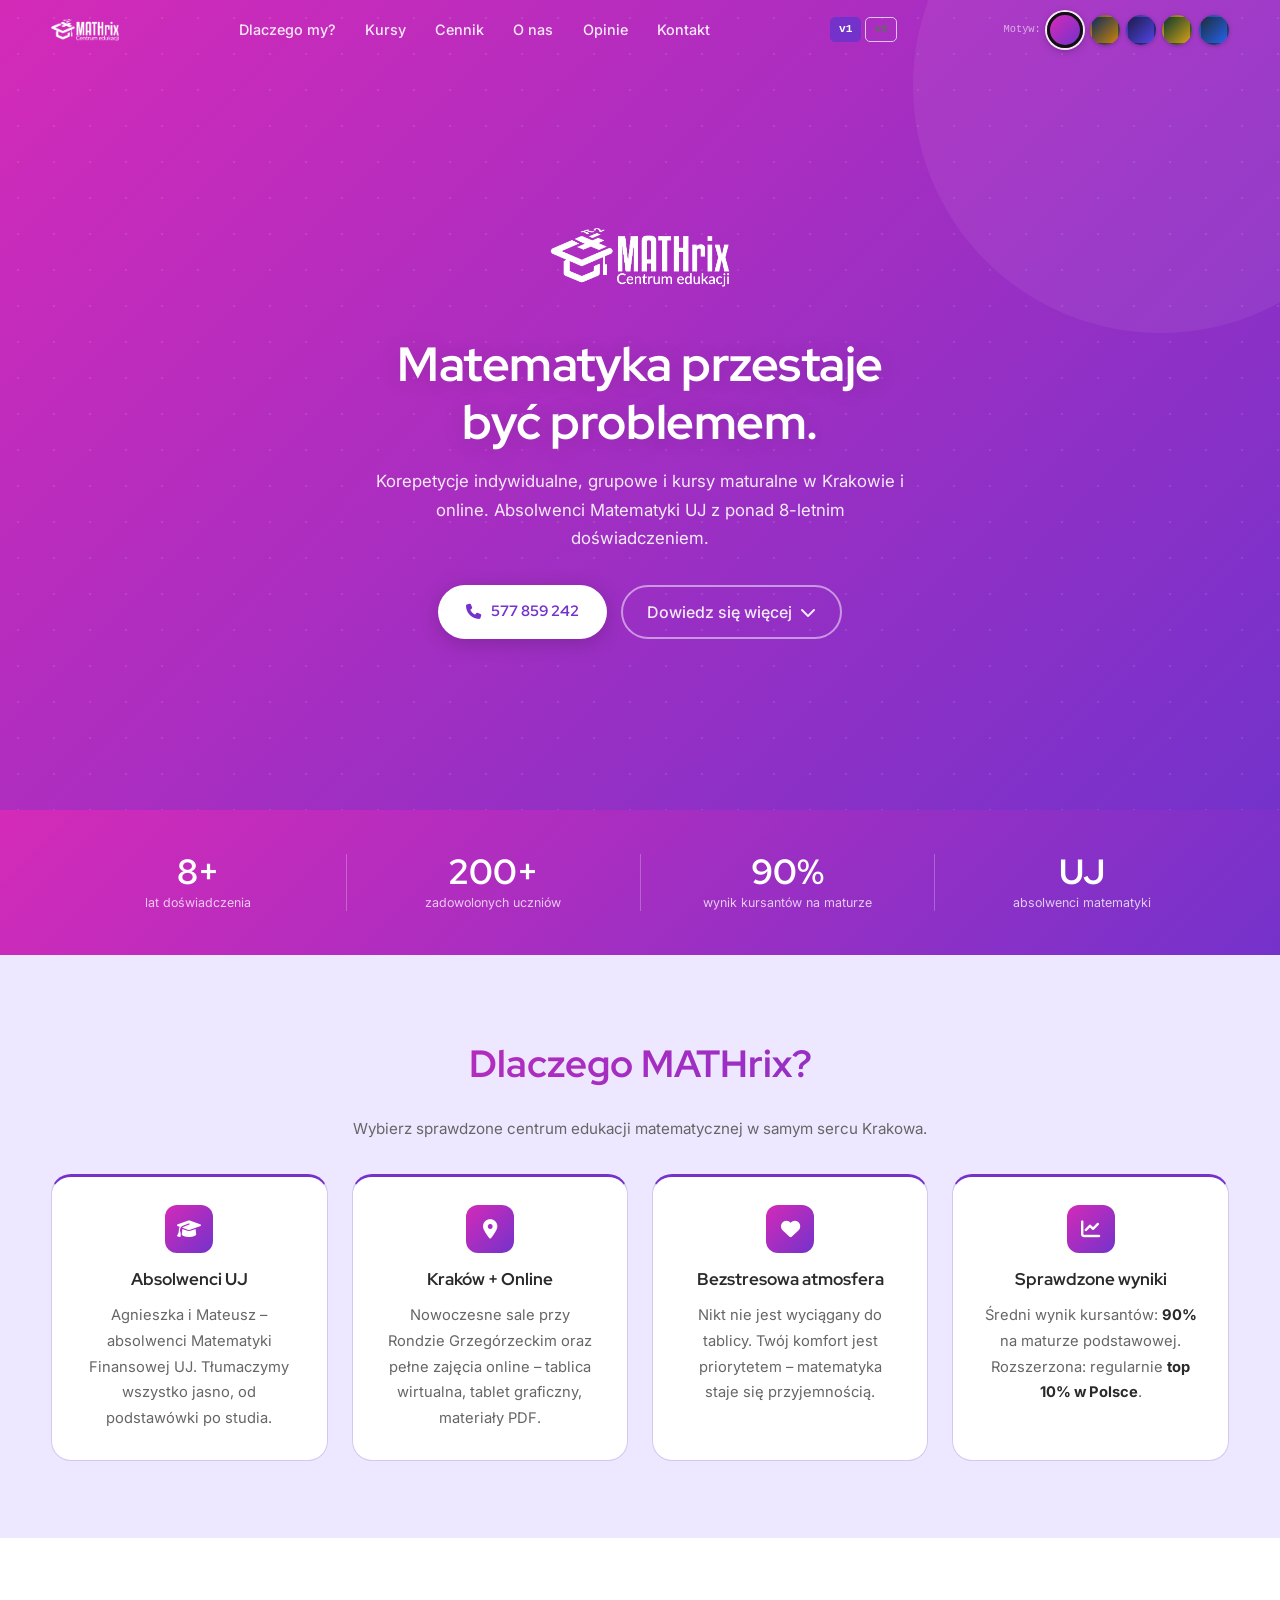
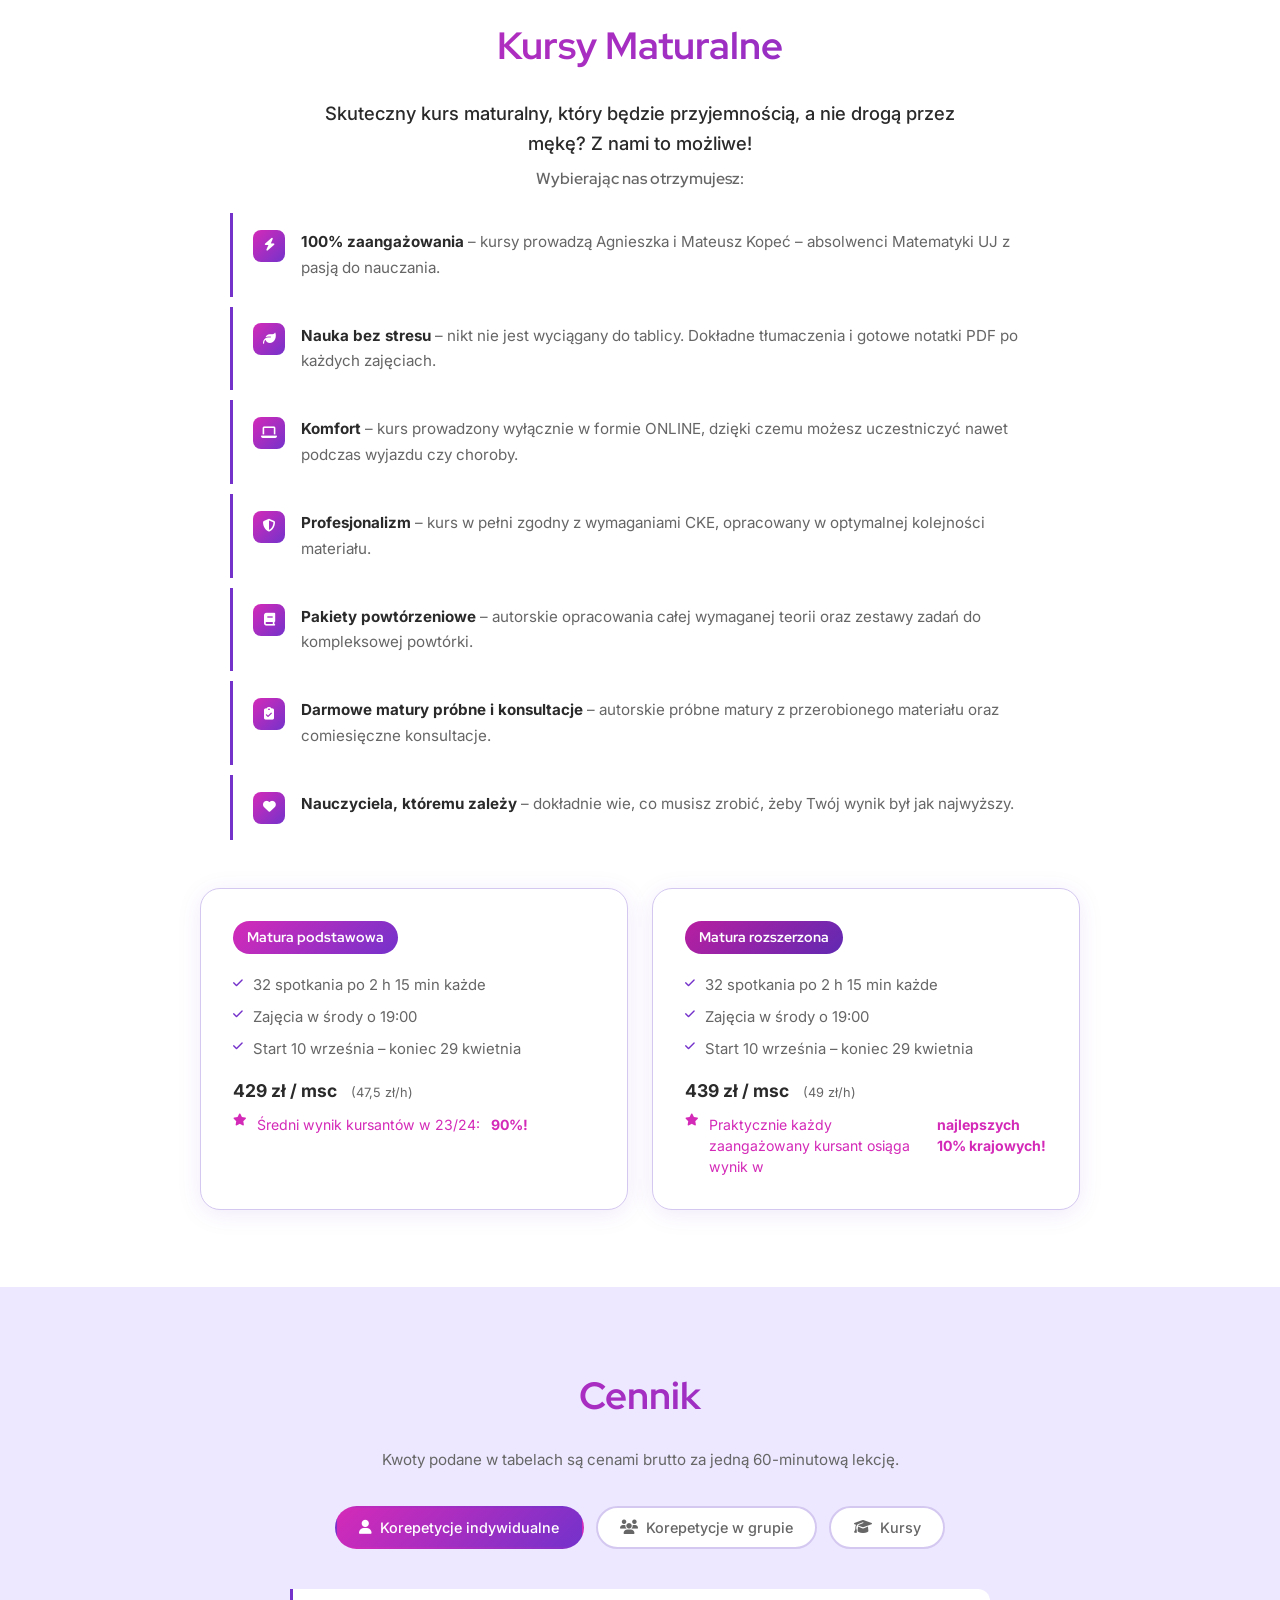
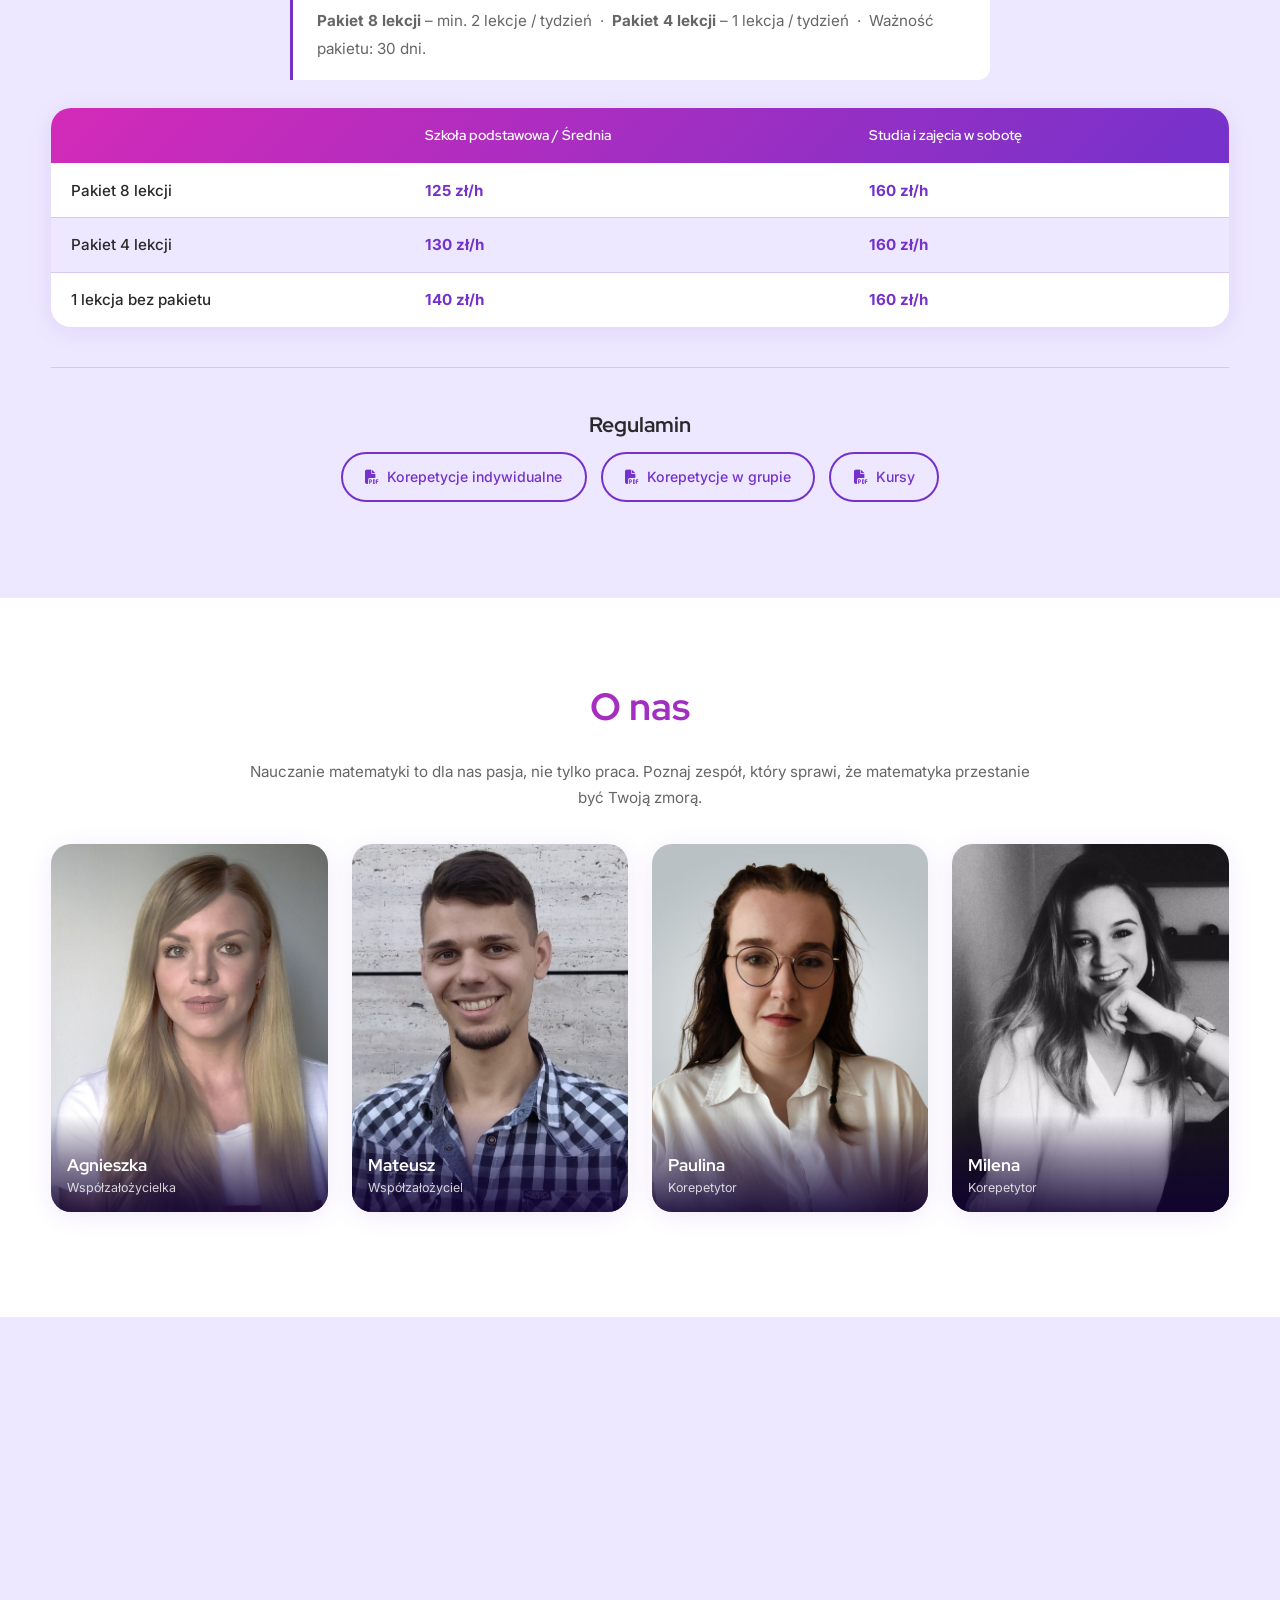
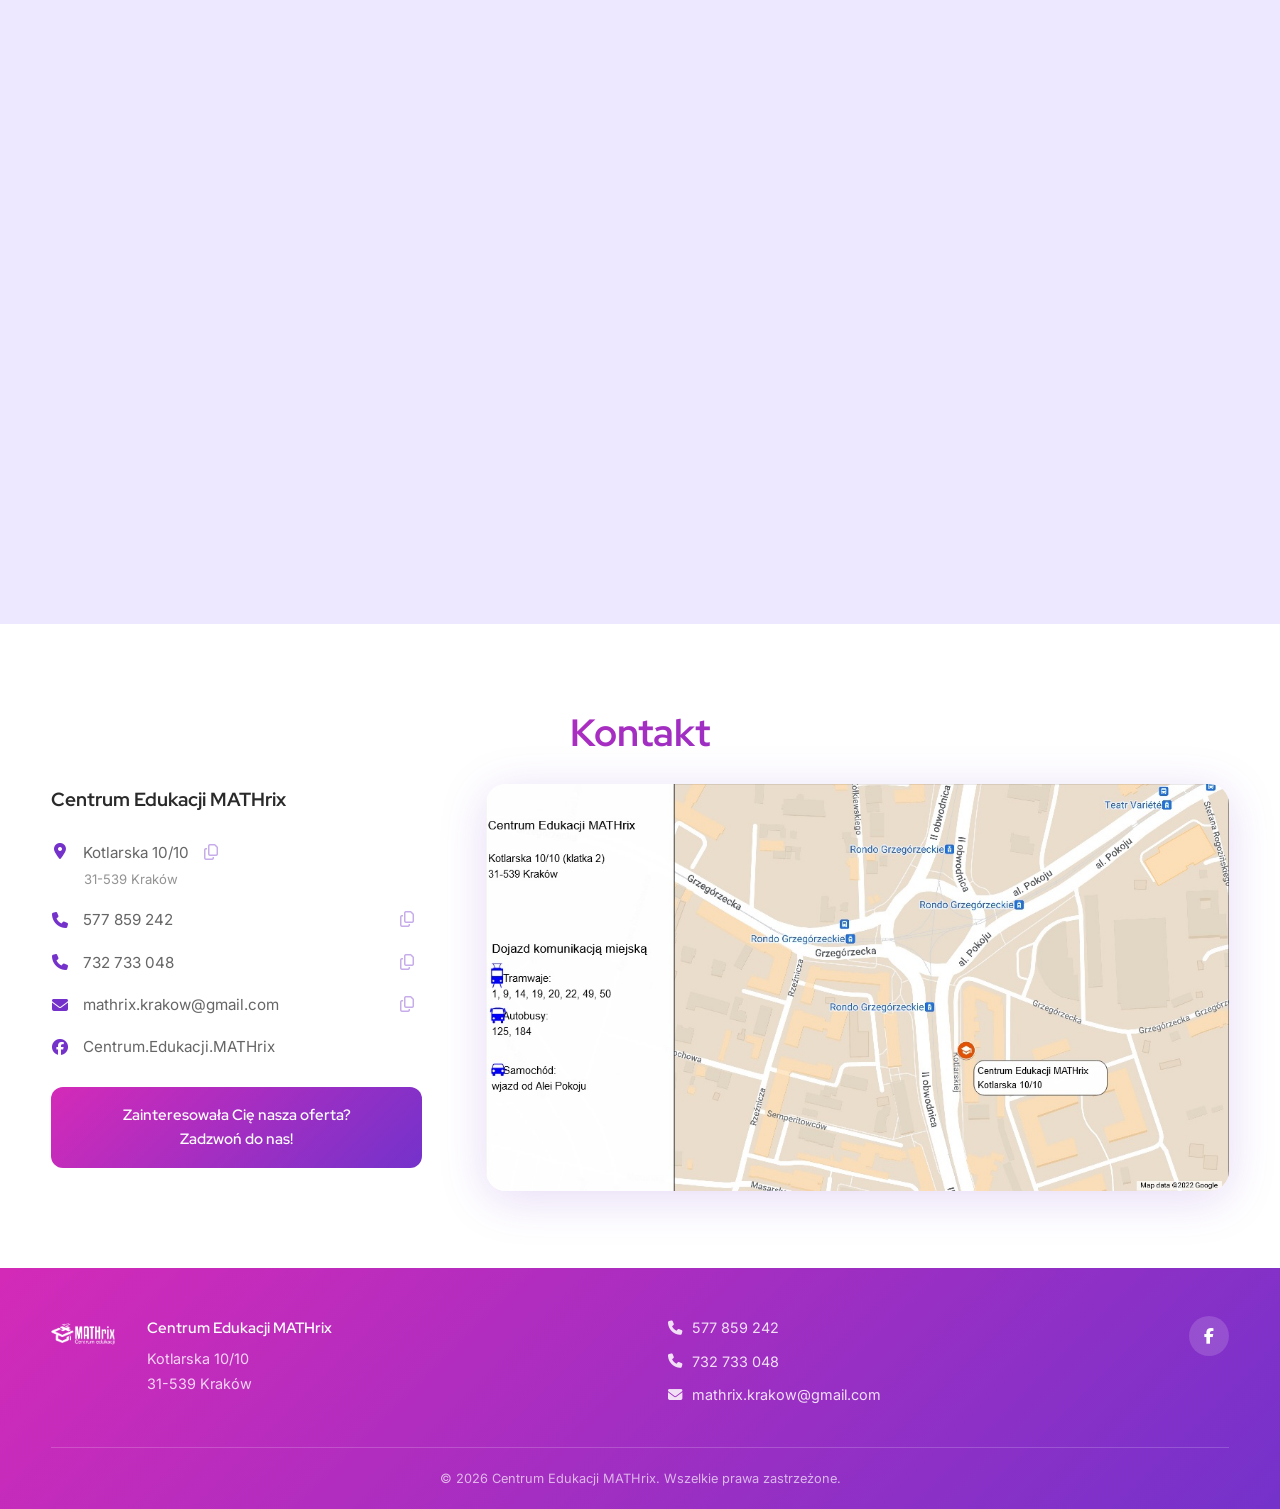
==== commit ef996d33: "Prepare for V2." ====
--- a/index.html
+++ b/index.html
@@ -45,6 +45,11 @@
           </li>
         </ul>
       </nav>
+      <!-- DEV: version switcher (usunąć przed produkcją) -->
+      <div class="dev-versions">
+        <a href="index.html" class="dev-versions__btn active">v1</a>
+        <a href="v2.html"    class="dev-versions__btn">v2</a>
+      </div>
       <!-- DEV: theme switcher (usunąć przed produkcją) -->
       <div class="dev-themes" aria-label="Podgląd motywu">
         <span class="dev-themes__label">Motyw:</span>
--- a/assets/css/style.css
+++ b/assets/css/style.css
@@ -89,6 +89,34 @@
   --border:      #8ec8b0;
   --shadow:      0 4px 24px rgba(13, 59, 46, 0.10);
   --shadow-lg:   0 8px 48px rgba(13, 59, 46, 0.18);
+}
+
+/* ── DEV: przełącznik wersji ────────────────────────── */
+.dev-versions {
+  display: flex;
+  gap: .25rem;
+  align-items: center;
+  flex-shrink: 0;
+}
+.dev-versions__btn {
+  font-size: .7rem;
+  font-family: monospace;
+  font-weight: 700;
+  padding: .2rem .5rem;
+  border-radius: 5px;
+  color: var(--text-muted);
+  border: 1px solid var(--border);
+  transition: all .15s;
+  line-height: 1.4;
+}
+.dev-versions__btn.active {
+  background: var(--purple);
+  color: white;
+  border-color: var(--purple);
+}
+.dev-versions__btn:not(.active):hover {
+  border-color: var(--purple);
+  color: var(--purple);
 }
 
 /* ── DEV: kółka przełącznika w headerze ─────────────── */
